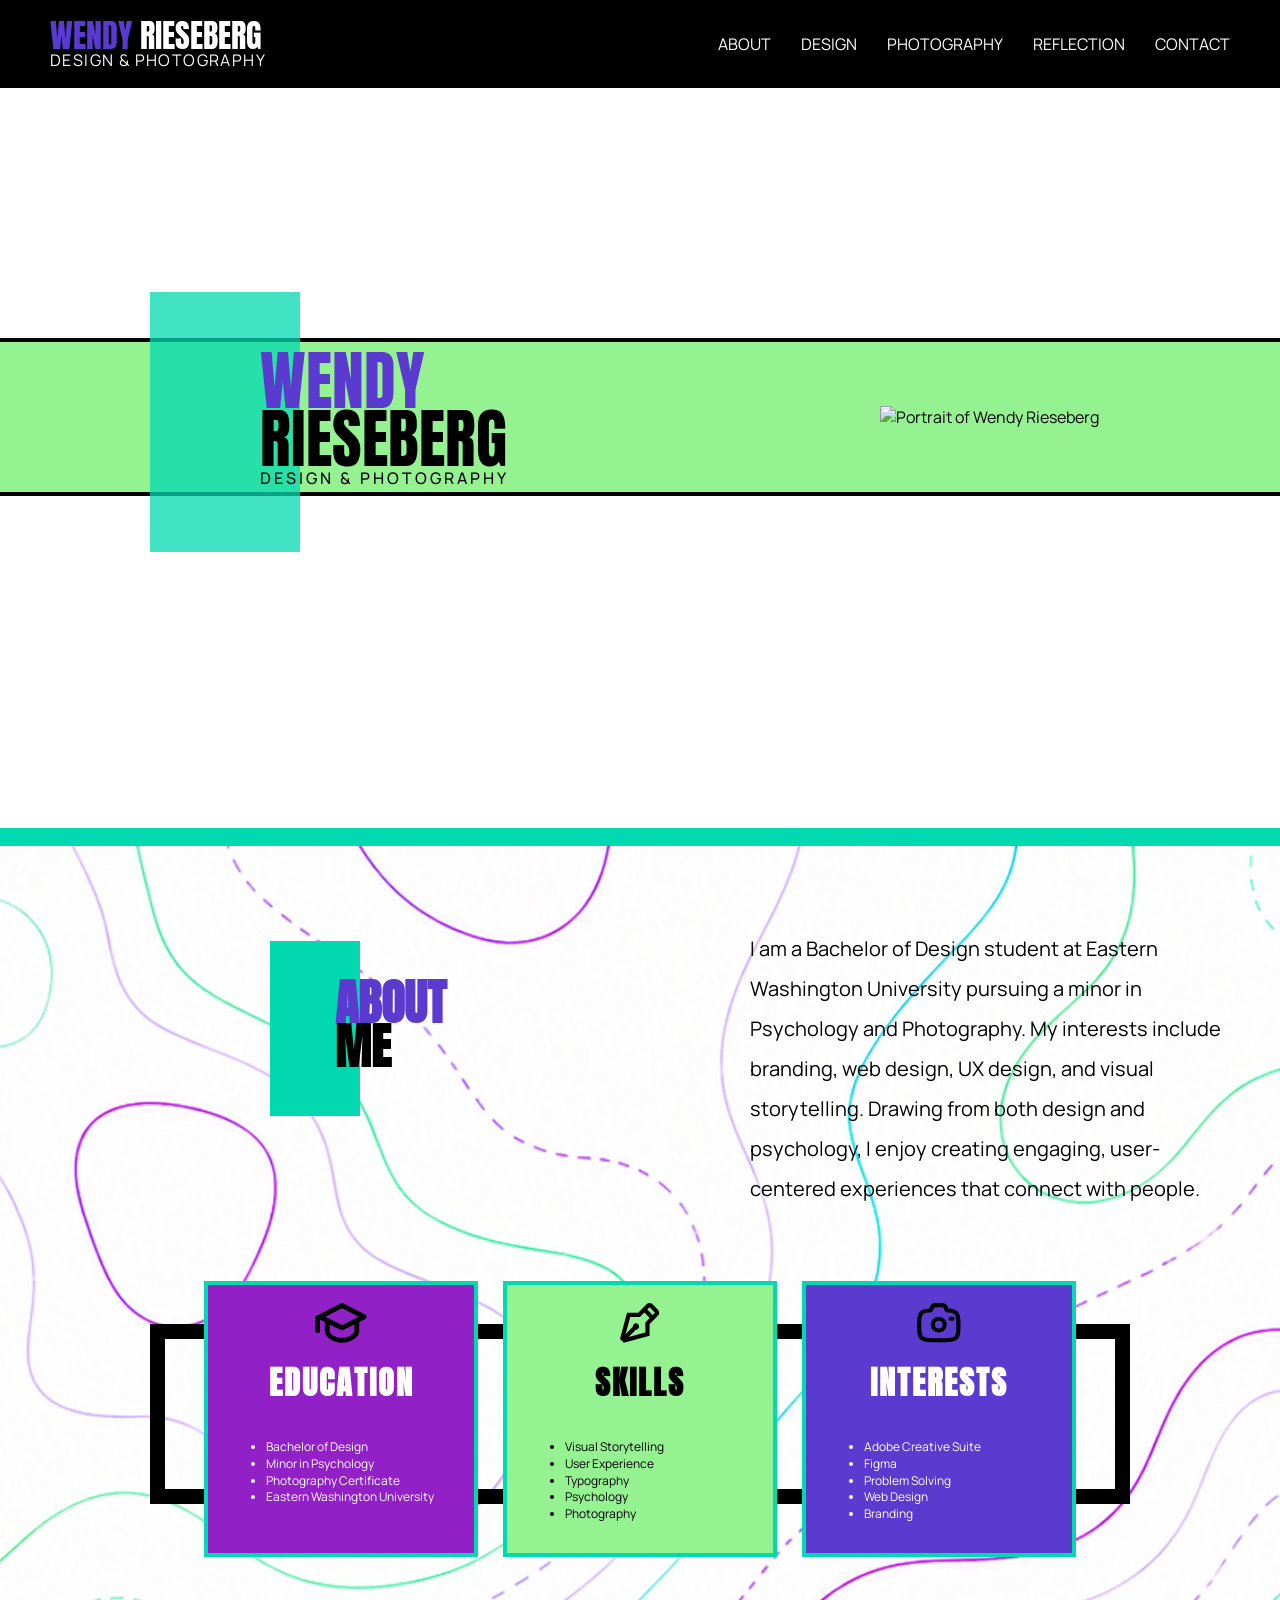
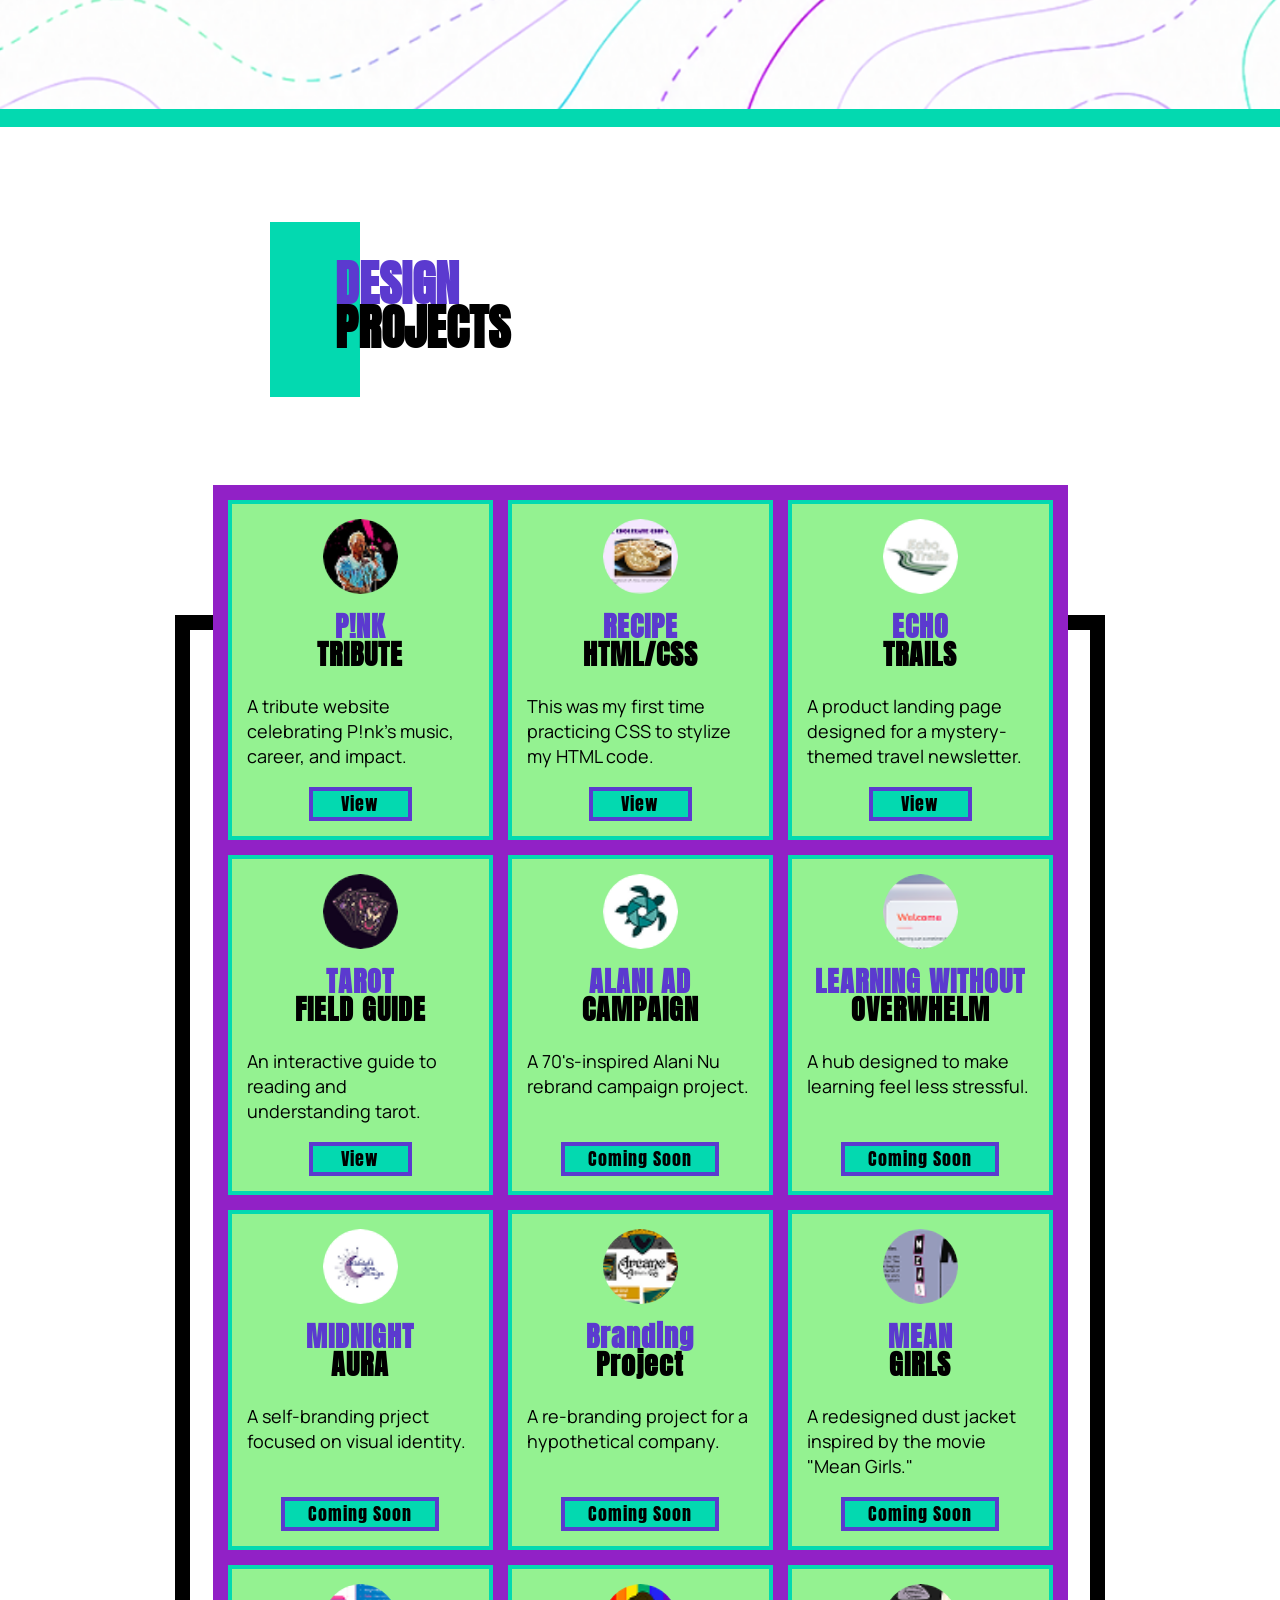
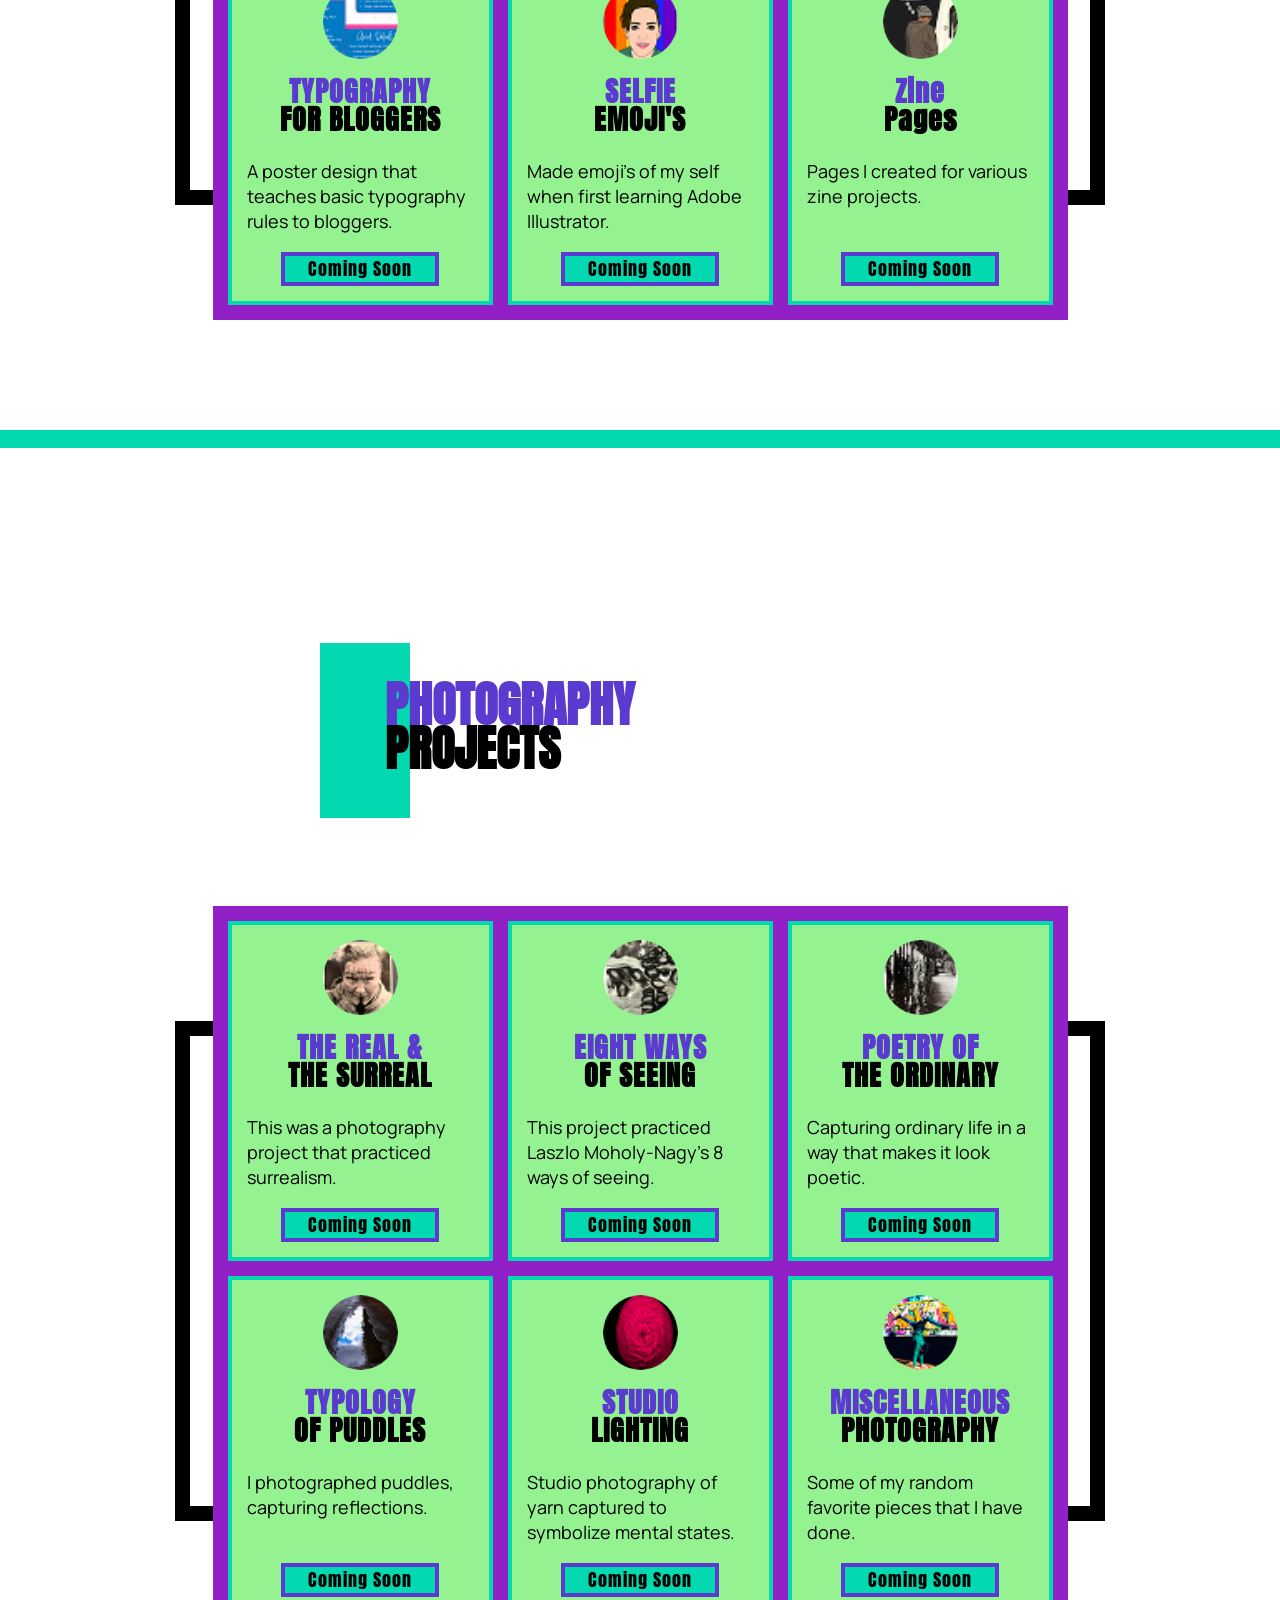
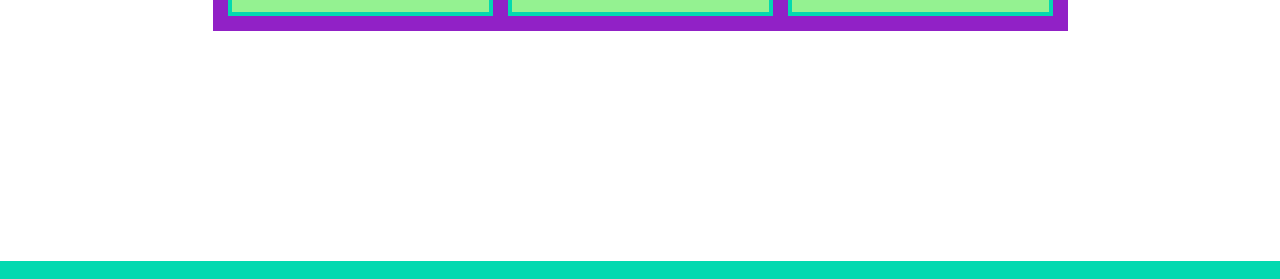
==== index.html @ 8b36c6b4 "Add new icon images for studio, tarot, type, and zine - Added studio-icon.png to assets/images/ - Ad" ====
<!DOCTYPE html>
<html lang="en">

<head>
  <meta charset="UTF-8">
  <meta name="viewport" content="width=device-width, initial-scale=1.0">
  <title>Wendy Rieseberg | Portfolio</title>

  <link rel="stylesheet" href="styles/style.css">
  <link rel="preconnect" href="https://fonts.googleapis.com">
  <link rel="preconnect" href="https://fonts.gstatic.com" crossorigin>
  <link href="https://fonts.googleapis.com/css2?family=Anton&family=Manrope:wght@200..800&display=swap" rel="stylesheet">
</head>

<body>

<!-- Header -->
<!-- Header -->

 <header>
  <div class="logo">

    <h2>
      <span class="purple-text">WENDY</span> RIESEBERG
    </h2>

    <p>DESIGN & PHOTOGRAPHY</p>

  </div>

  <!-- Nav Links -->
  <!-- Nav Links -->

  <nav>

    <a href="#about">ABOUT</a>
    <a href="#design">DESIGN</a>
    <a href="#photography">PHOTOGRAPHY</a>
    <a href="reflection.html">REFLECTION</a>
    <a href="#contact">CONTACT</a>

  </nav>
</header>



<main>

  <!-- Hero -->
  <!-- hero -->

    <section id="hero">

     <div class="hero-green-bar">
     <div class="hero-accent-box"></div>
     <div class="hero-content">
     <div class="hero-text">

    <h1>
      <span class="purple-text">WENDY</span><br>
      RIESEBERG
    </h1>

    <p>DESIGN & PHOTOGRAPHY</p>

     </div>
     <div class="hero-image">

      <img
        src="https://snipboard.io/YEWvjg.jpg"
        alt="Portrait of Wendy Rieseberg">

    </div>
    </div>
    </div>
  </section>

  <div class="section-divider"></div>

  <!-- About Me -->
  <!-- About Me -->
  

  <section id="about">

    <div class="section-title">
    <div class="title-accent"></div>

    <h2>
      <span class="purple-text">ABOUT</span><br>
      ME
    </h2>
  </div>

  <div class="about-content">

    <p>
      I am a Bachelor of Design student at Eastern Washington University 
      pursuing a minor in Psychology and Photography. My interests include 
      branding, web design, UX design, and visual storytelling. Drawing from
      both design and psychology, I enjoy creating engaging, user-centered 
      experiences that connect with people.
    </p>
  </div>

 <div class="card-frame">

  <div class="info-card-row">

    <article class="info-card education-card">

      <img src="assets/icons/education-icon.svg"
     alt="Education icon"
     class="card-icon">

      <h3>EDUCATION</h3>
      <ul>
        <li>Bachelor of Design</li>
        <li>Minor in Psychology</li>
        <li>Photography Certificate</li>
        <li>Eastern Washington University</li>
      </ul>
    </article>

    <article class="info-card skills-card">

      <img src="assets/icons/skills-icon.svg"
     alt="Skills icon"
     class="card-icon">

      <h3>SKILLS</h3>
      <ul>
        <li>Visual Storytelling</li>
        <li>User Experience</li>
        <li>Typography</li>
        <li>Psychology</li>
        <li>Photography</li>
      </ul>
    </article>

    <article class="info-card interests-card">

      <img src="assets/icons/interests-icon.svg"
     alt="Interests icon"
     class="card-icon">

      <h3>INTERESTS</h3>
      <ul>
        <li>Adobe Creative Suite</li>
        <li>Figma</li>
        <li>Problem Solving</li>
        <li>Web Design</li>
        <li>Branding</li>
      </ul>
    </article>
  </div>
 </div>
  </section>


  <div class="section-divider"></div>


  <!-- Design Projects -->
  <!-- Design Projects -->


<section id="design">

    <div class="section-title">
    <div class="title-accent"></div>

    <h2>
      <span class="purple-text">DESIGN</span><br>
      PROJECTS
    </h2>
    </div>

    <div class="design-wrapper">
    <div class="design-wireframe"></div>
    <div class="design-frame">
    <div class="design-grid">

      <article class="project-card">
        <img src="assets/images/pink-icon.png" alt="P!nk tribute site thumbnail">
        <h3><span>P!NK</span><br>TRIBUTE</h3>
        <p>A tribute website celebrating P!nk's music, career, and impact.</p>
        <a href="week-5/index.html">View</a>
      </article>

      <article class="project-card">
        <img src="assets/images/recipe-icon.png" alt="Recipe project thumbnail">
        <h3><span>RECIPE</span><br>HTML/CSS</h3>
        <p>This was my first time practicing CSS to stylize my HTML code.</p>
        <a href="week-2/recipe.html">View</a>
      </article>

      <article class="project-card">
        <img src="assets/images/echo-icon.png" alt="Echo Trails landing page thumbnail">
        <h3><span>ECHO</span><br>TRAILS</h3>
        <p>A product landing page designed for a mystery-themed travel newsletter.</p>
        <a href="#">View</a>
      </article>

      <article class="project-card">
        <img src="assets/images/tarot-icon.png" alt="Tarot field guide thumbnail">
        <h3><span>TAROT</span><br>FIELD GUIDE</h3>
        <p>An interactive guide to reading and understanding tarot.</p>
        <a href="#">View</a>
      </article>

      <article class="project-card coming-soon">
        <img src="assets/images/alani-icon.png" alt="Alani ad campaign thumbnail">
        <h3><span>ALANI AD</span><br>CAMPAIGN</h3>
        <p>A 70's-inspired Alani Nu rebrand campaign project.</p>
        <p class="soon-text">Coming Soon</p>
      </article>

      <article class="project-card coming-soon">
        <img src="assets/images/learning-icon.png" alt="Learning Without Overwhelm thumbnail">
        <h3><span>LEARNING WITHOUT</span><br>OVERWHELM</h3>
        <p>A hub designed to make learning feel less stressful.</p>
        <p class="soon-text">Coming Soon</p>
      </article>

      <article class="project-card coming-soon">
        <img src="assets/images/midnight-icon.png" alt="Midnight Aura branding thumbnail">
        <h3><span>MIDNIGHT</span><br>AURA</h3>
        <p>A self-branding prject focused on visual identity.</p>
        <p class="soon-text">Coming Soon</p>
      </article>

      <article class="project-card coming-soon">
  <img src="assets/images/arcane-icon.png" alt="Branding Project thumbnail">
  <h3><span>Branding</span><br>Project</h3>
  <p>A re-branding project for a hypothetical company.</p>
  <p class="soon-text">Coming Soon</p>
      </article>

      <article class="project-card coming-soon">
        <img src="assets/images/mean-girls.png" alt="Book cover thumbnail">
        <h3><span>MEAN</span><br>GIRLS</h3>
        <p>A redesigned dust jacket inspired by the movie "Mean Girls."</p>
        <p class="soon-text">Coming Soon</p>
      </article>

      <article class="project-card coming-soon">
        <img src="assets/images/type-icon.png" alt="Typography project thumbnail">
        <h3><span>TYPOGRAPHY</span><br>FOR BLOGGERS</h3>
        <p>A poster design that teaches basic typography rules to bloggers.</p>
        <p class="soon-text">Coming Soon</p>
      </article>

      <article class="project-card coming-soon">
        <img src="assets/images/selfie-icon.png" alt="Selfie project thumbnail">
        <h3><span>SELFIE</span><br>EMOJI'S</h3>
        <p>Made emoji's of my self when first learning Adobe Illustrator.</p>
        <p class="soon-text">Coming Soon</p>
     </article>

     <article class="project-card coming-soon">
        <img src="assets/images/zine-icon.png" alt="Titanic zine thumbnail">
        <h3><span>Zine</span><br>Pages</h3>
        <p>Pages I created for various zine projects.</p>
        <p class="soon-text">Coming Soon</p>
     </article>

    </div>
    </div>
    </div>
    </div>
</section>


  <div class="section-divider"></div>


   <!-- PhotographyProjects -->
   <!-- Photography Projects -->


  <section id="photography">


<section id="photography">

  <div class="section-title">
    <div class="title-accent"></div>

    <h2>
      <span class="purple-text">PHOTOGRAPHY</span><br>
      PROJECTS
    </h2>
  </div>

  <div class="photo-wrapper">
    <div class="photo-wireframe"></div>
    <div class="photo-frame">
      <div class="photo-grid">

        <article class="project-card coming-soon">
          <img src="assets/images/real-surreal-icon.png" alt="The Real and The Surreal photography thumbnail">
          <h3><span>THE REAL &</span><br>THE SURREAL</h3>
          <p>This was a photography project that practiced surrealism.</p>
          <p class="soon-text">Coming Soon</p>
        </article>

        <article class="project-card coming-soon">
          <img src="assets/images/eight-ways-icon.png" alt="Eight Ways of Photographic Seeing thumbnail">
          <h3><span>EIGHT WAYS</span><br>OF SEEING</h3>
          <p>This project practiced Laszlo Moholy-Nagy's 8 ways of seeing.</p>
          <p class="soon-text">Coming Soon</p>
        </article>

        <article class="project-card coming-soon">
          <img src="assets/images/ordinary-icon.png" alt="Poetry of the Ordinary photography thumbnail">
          <h3><span>POETRY OF</span><br>THE ORDINARY</h3>
          <p>Capturing ordinary life in a way that makes it look poetic.</p>
          <p class="soon-text">Coming Soon</p>
        </article>

        <article class="project-card coming-soon">
          <img src="assets/images/puddles-icon.png" alt="Typology of Puddles photography thumbnail">
          <h3><span>TYPOLOGY</span><br>OF PUDDLES</h3>
          <p>I photographed puddles, capturing reflections.</p>
          <p class="soon-text">Coming Soon</p>
        </article>

        <article class="project-card coming-soon">
          <img src="assets/images/studio-icon.png" alt="Studio Lighting photography thumbnail">
          <h3><span>STUDIO</span><br>LIGHTING</h3>
          <p>Studio photography of yarn captured to symbolize mental states.</p>
          <p class="soon-text">Coming Soon</p>
        </article>

        <article class="project-card coming-soon">
          <img src="assets/images/misc-photo-icon.png" alt="Miscellaneous Photography thumbnail">
          <h3><span>MISCELLANEOUS</span><br>PHOTOGRAPHY</h3>
          <p>Some of my random favorite pieces that I have done.</p>
          <p class="soon-text">Coming Soon</p>
        </article>

      </div>
    </div>
  </div>
</section>


  </section>


  <div class="section-divider"></div>


   <!-- MY REFLECTION -->
   <!-- MY REFLECTION -->


  <section id="reflection">

  </section>

  <section id="contact">

  </section>

  </main>

  <footer>

  </footer>
</body>

</html>
---- styles/style.css ----
body {
  margin: 0;
  background: #ffffff;
  font-family: "Manrope", sans-serif;
}


header {
  background: #000000;
  color: #ffffff;

  padding: 20px 50px;

  display: flex;
  justify-content: space-between;
  align-items: center;
}


.logo h2 {
  margin: 0;
  font-family: "Anton", sans-serif;
  font-size: 32px;
  font-weight: 400;
  line-height: 32px;
}


.logo p {
  margin: 0;
  font-family: "Manrope", sans-serif;
  font-size: 16px;
  line-height: 16px;
  LETTER-SPACING: 1.4PX;
}

.purple-text {
  color: #5B3ACF;
}


nav {
  display: flex;
  gap: 30px;
}


nav a {
  color: #ffffff;
  text-decoration: none;
  font-family: "Manrope", sans-serif;
  font-size: 16px;

  transition: 0.3s;
}


nav a:hover {
  color: #9121C6;
}


#hero {
  min-height: 600px;
  background: #ffffff;
  padding-top: 150px;
}


.hero-green-bar {
  background: #94F291;

  height: 150px;
  margin-top: 100px;

  border-top: 4px solid #000000;
  border-bottom: 4px solid #000000;

  position: relative;
  display: flex;
  align-items: center;
}


.hero-content {
  width: 100%;

  display: flex;
  justify-content: space-between;
  align-items: center;

  position: relative;
  z-index: 2;
}


.hero-accent-box {
  width: 150px;
  height: 260px;
  background: #03D9B0;
  opacity: 0.75;

  position: absolute;
  left: 150px;
  top: -50px;
}


.hero-text {
  margin-left: 260px;
  margin-top: 5px;
}


.hero-text h1 {
  margin: 0;

  font-family: "Anton", sans-serif;
  font-size: 64px;
  font-weight: 400;
  line-height: 58px;

  color: #000000;
}


.hero-text p {
  margin: 0;

  font-family: "Manrope", sans-serif;
  font-size: 16px;
  font-weight:500;
  line-height: 20px;
  letter-spacing: 3px;

  color: #000000;
}


.hero-image img {
  width: 250px;
  display: block;

  margin-right: 150px;
}


.section-divider {
  height: 18px;
  background: #03D9B0;
  margin-top: -10px;
}


#about {
  padding: 100px 50px 250px;

  background-image: url("../assets/images/about-background.png");
  background-repeat: no-repeat;
  background-size: cover;
  background-position: center;
}

.section-title {
  position: relative;

  width: 300px;

  margin-left: 220px;
  margin-bottom: 40px;
}

.title-accent {
  width: 90px;
  height: 175px;

  background: #03D9B0;

  position: absolute;
  left: 0;
  top: -5px;
}

.section-title h2 {
  position: relative;
  z-index: 2;

  margin: 0;

  padding-left: 65px;
  padding-top: 35px;

  font-family: "Anton", sans-serif;
  font-size: 48px;
  line-height: 44px;
}

.about-content {
  max-width: 620px;

  margin-left: 700px;
  margin-top: -180px;
}

.about-content p {
  font-family: "Manrope", sans-serif;
  font-size: 20px;
  line-height: 2;

  margin: 0;
}

.card-frame {
  width: 950px;
  height: 150px;

  margin: 80px auto 0;

  border: 15px solid #000000;

  display: flex;
  justify-content: center;
  align-items: center;

  position: relative;
  top: 35px;
}

.info-card-row {
  display: flex;
  justify-content: center;
  gap: 25px;

  margin-top: 0;
}

.info-card {
  width: 230px;
  min-height: 100px;

  padding: 18px;

  border: 4px solid #03D9B0;

  position: relative;
  top: 5px;
}

.education-card {
  background: #9121C6;
  color: #ffffff;
}

.skills-card {
  background: #94F291;
  color: #000000;
}

.interests-card {
  background: #5B3ACF;
  color: #ffffff;
}

.card-icon {
  width: 40px;
  height: 40px;

  display: block;

  margin: 0 auto 15px;
 
  object-fit: contain;
}


.education-card .card-icon {
  width: 80px;
}

.interests-card .card-icon {
  width: 65px;
}


.info-card ul {
  font-family: "Manrope", sans-serif;
  font-size: 12px;
  line-height: 1.4;
}

.info-card h3 {
  font-family: "Anton", sans-serif;
  font-size: 32px;
  text-align: center;
  letter-spacing: 2px;

  margin-top: 0;
}


#design {
  padding: 100px 50px 120px;
  background: #ffffff;
}

.design-frame {
  width: 825px;

  margin: 135px auto 0;

  padding: 15px;

  background: #9121c6;
}

.design-grid {
  display: grid;
  grid-template-columns: repeat(3, 1fr);
  gap: 15px;
}

.project-card {
  min-height: 280px;
  background: #94F291;

  border: 4px solid #03D9B0;

  padding: 15px;

  text-align: center;
  display: flex;
  flex-direction: column;
}

.project-card img {
  width: 75px;
  height: 75px;

  border-radius: 50%;
  object-fit: cover;

  display: block;
  margin: 0 auto 10px;
}

.project-card h3 {
  font-family: "Anton", sans-serif;
  font-size: 28px;
  line-height: 28px;
  letter-spacing: 1px;

  margin: 8px 0;
}

.project-card h3 span {
  color: #5B3ACF;
}

.project-card p {
  font-family: "Manrope", sans-serif;
  font-size: 18px;
  line-height: 25px;
  text-align: left;
}


.project-card .soon-text {
  font-family: "Anton", sans-serif;
  font-size: 18px;
  letter-spacing: 1px;
  line-height: 1;
  width: fit-content;
  white-space: nowrap;
}


.project-card a,
.project-card .soon-text {
  display: inline-block;

  font-family: "Anton", sans-serif;
  font-size: 18px;
  letter-spacing: 1px;
  line-height: 1;
  text-align: center;

  color: #000000;
  text-decoration: none;

  border: 4px solid #5B3ACF;
  background: #03D9B0;

  padding: 4px 0;
  margin: auto auto 0;
}

.project-card a {
  width: 95px;
}

.project-card .soon-text {
  width: 150px;
  white-space: nowrap;
}


.design-wrapper {
  position: relative;
}

.design-wireframe {
  position: absolute;

  width: 900px;
  height: 1160px;

  border: 15px solid #000000;

  left: 50%;
  transform: translateX(-50%);

  top: 130px;

  z-index: 1;
}

.design-frame {
  position: relative;
  z-index: 2;
}


#photography {
  padding: 100px 50px 120px;
  background: #ffffff;
}

.photo-wrapper {
  position: relative;
}

.photo-frame {
  width: 825px;

  margin: 135px auto 0;

  padding: 15px;

  background: #9121C6;

  position: relative;
  z-index: 2;
}

.photo-grid {
  display: grid;
  grid-template-columns: repeat(3, 1fr);
  gap: 15px;
}

.photo-wireframe {
  position: absolute;

  width: 900px;
  height: 470px;

  border: 15px solid #000000;

  left: 50%;
  transform: translateX(-50%);

  top: 115px;

  z-index: 1;
}
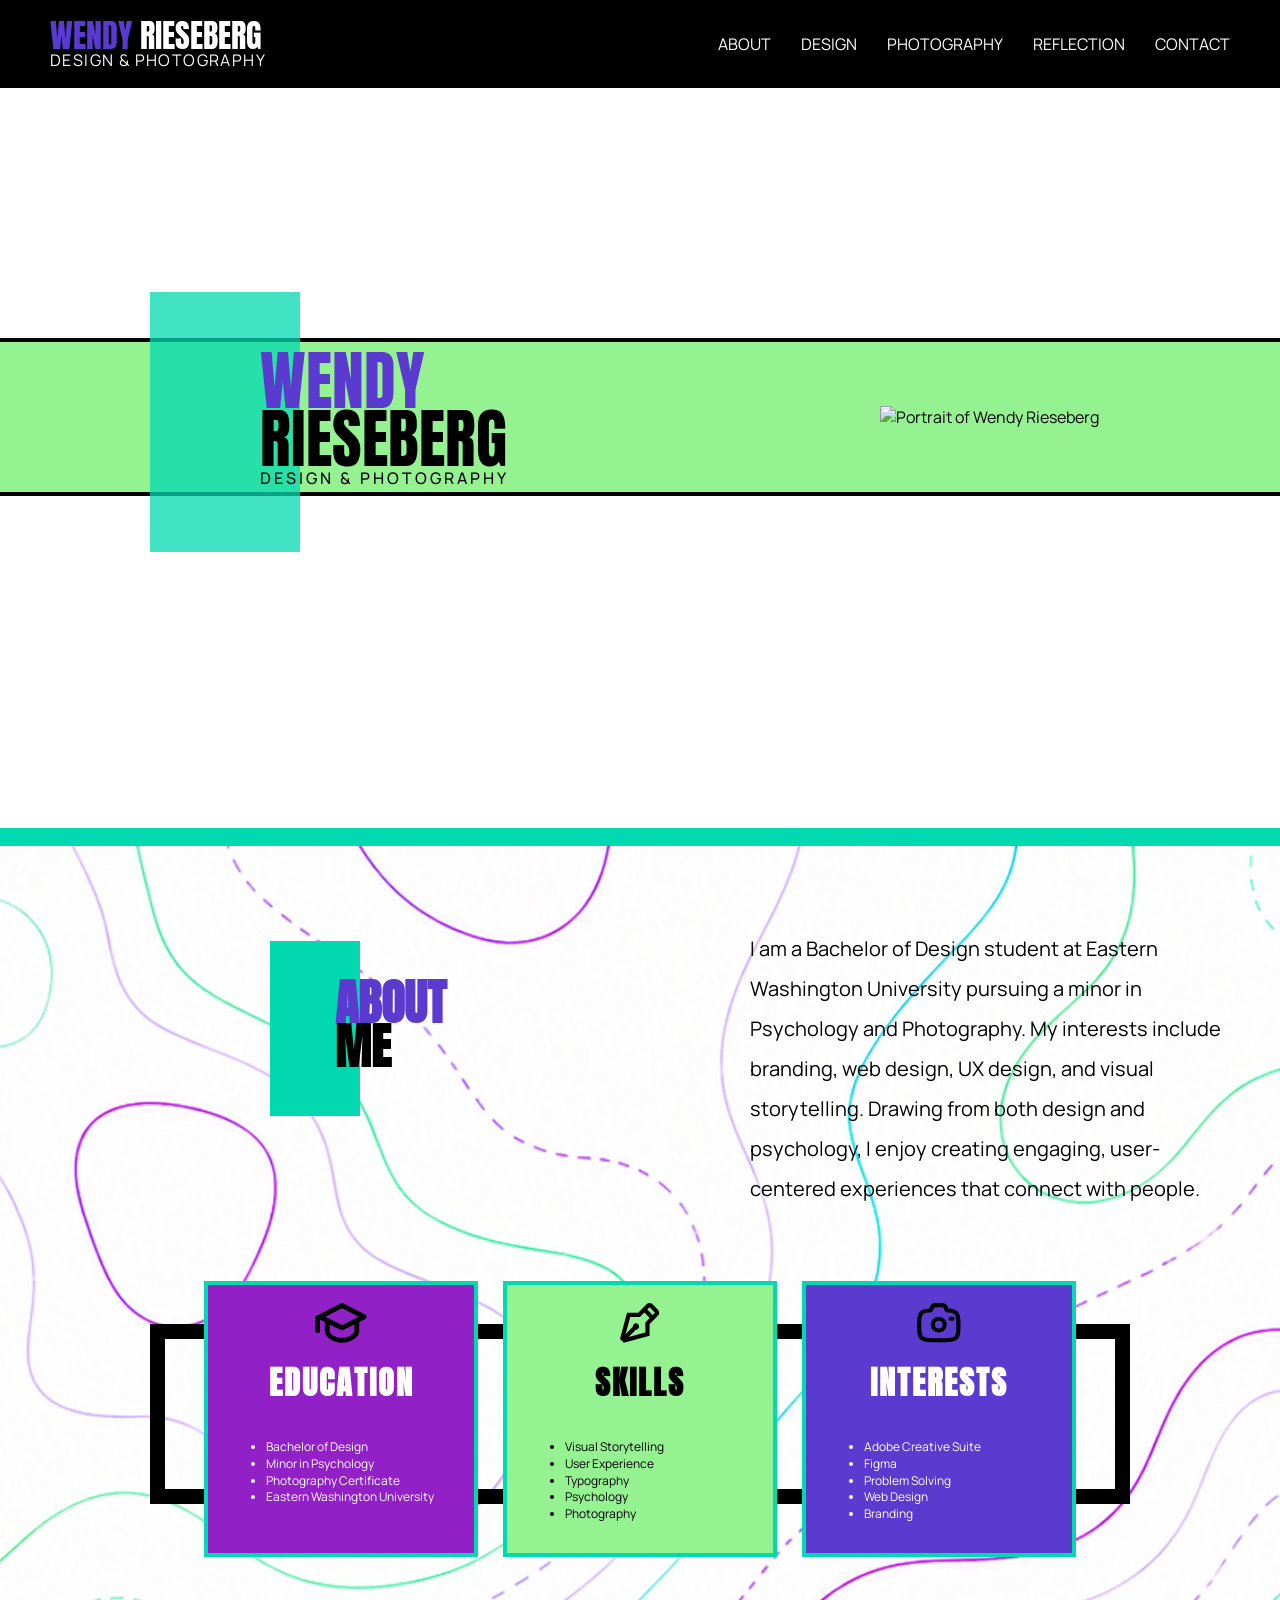
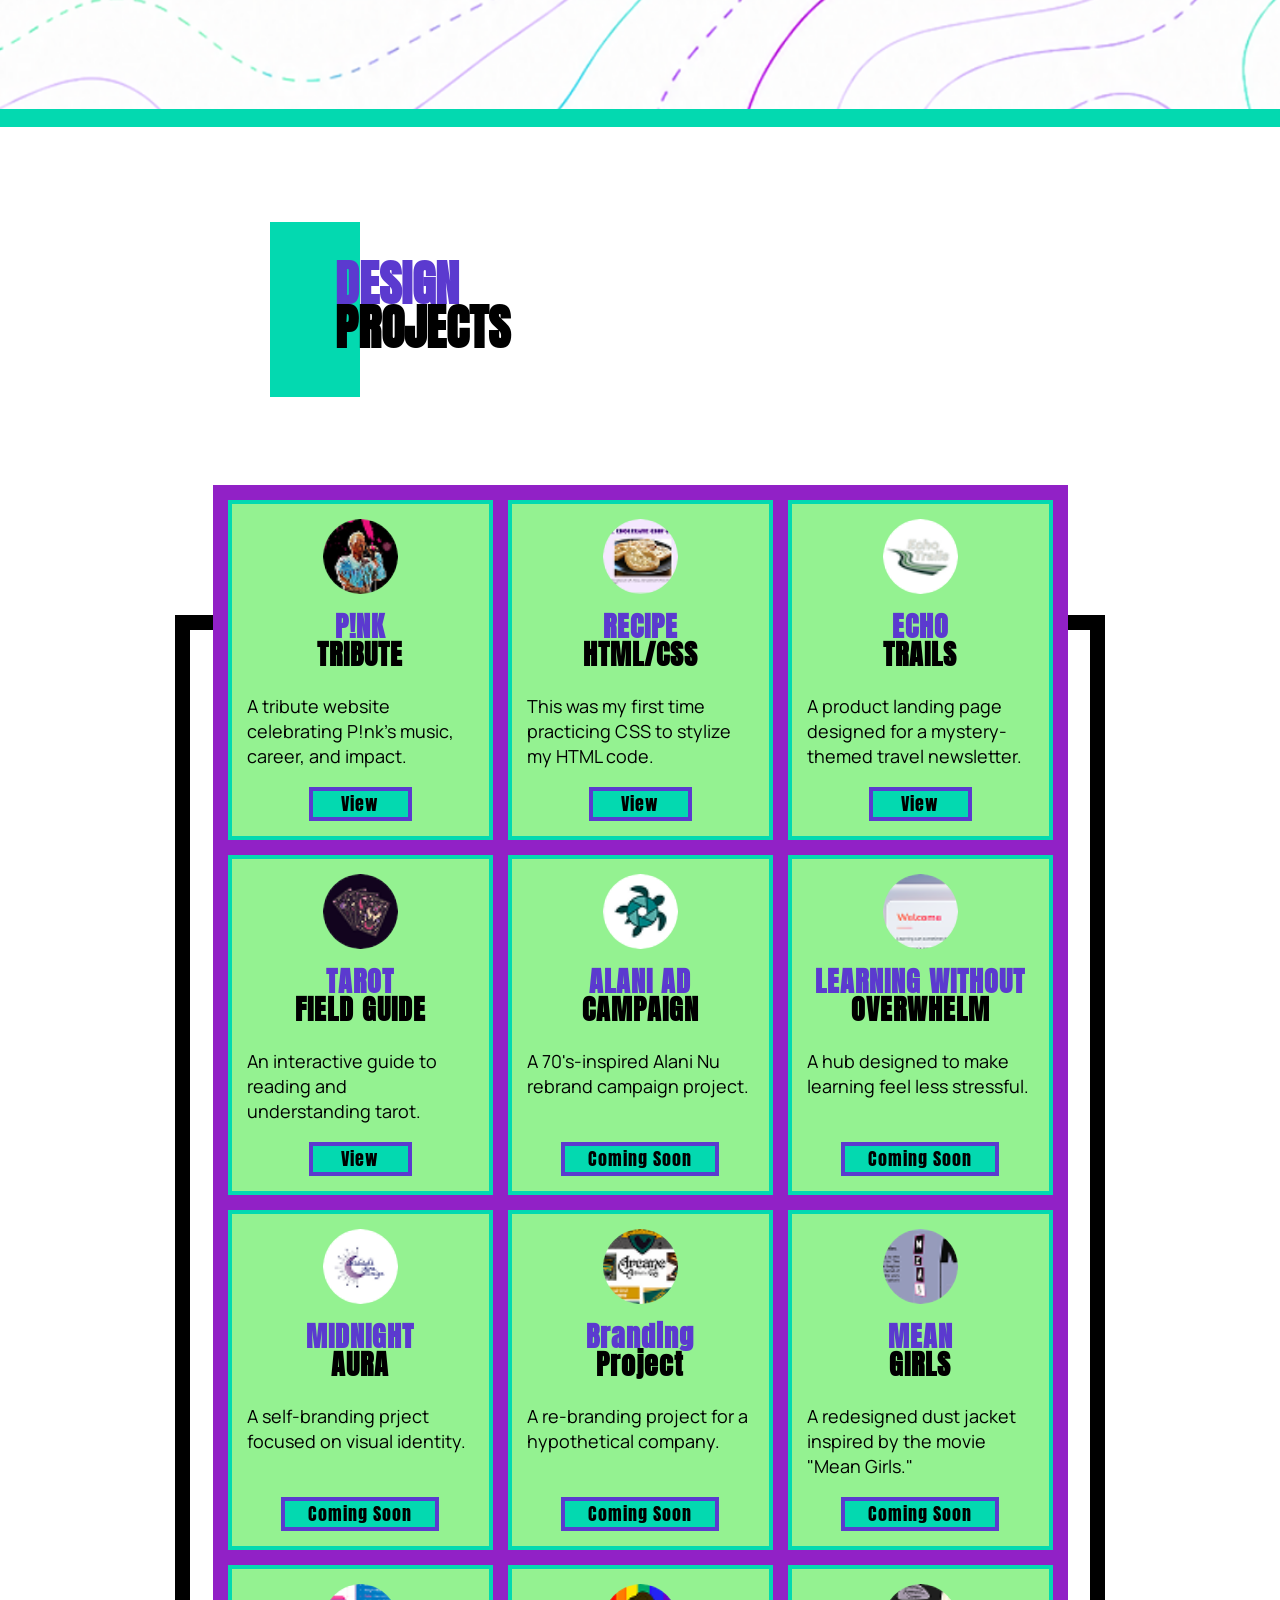
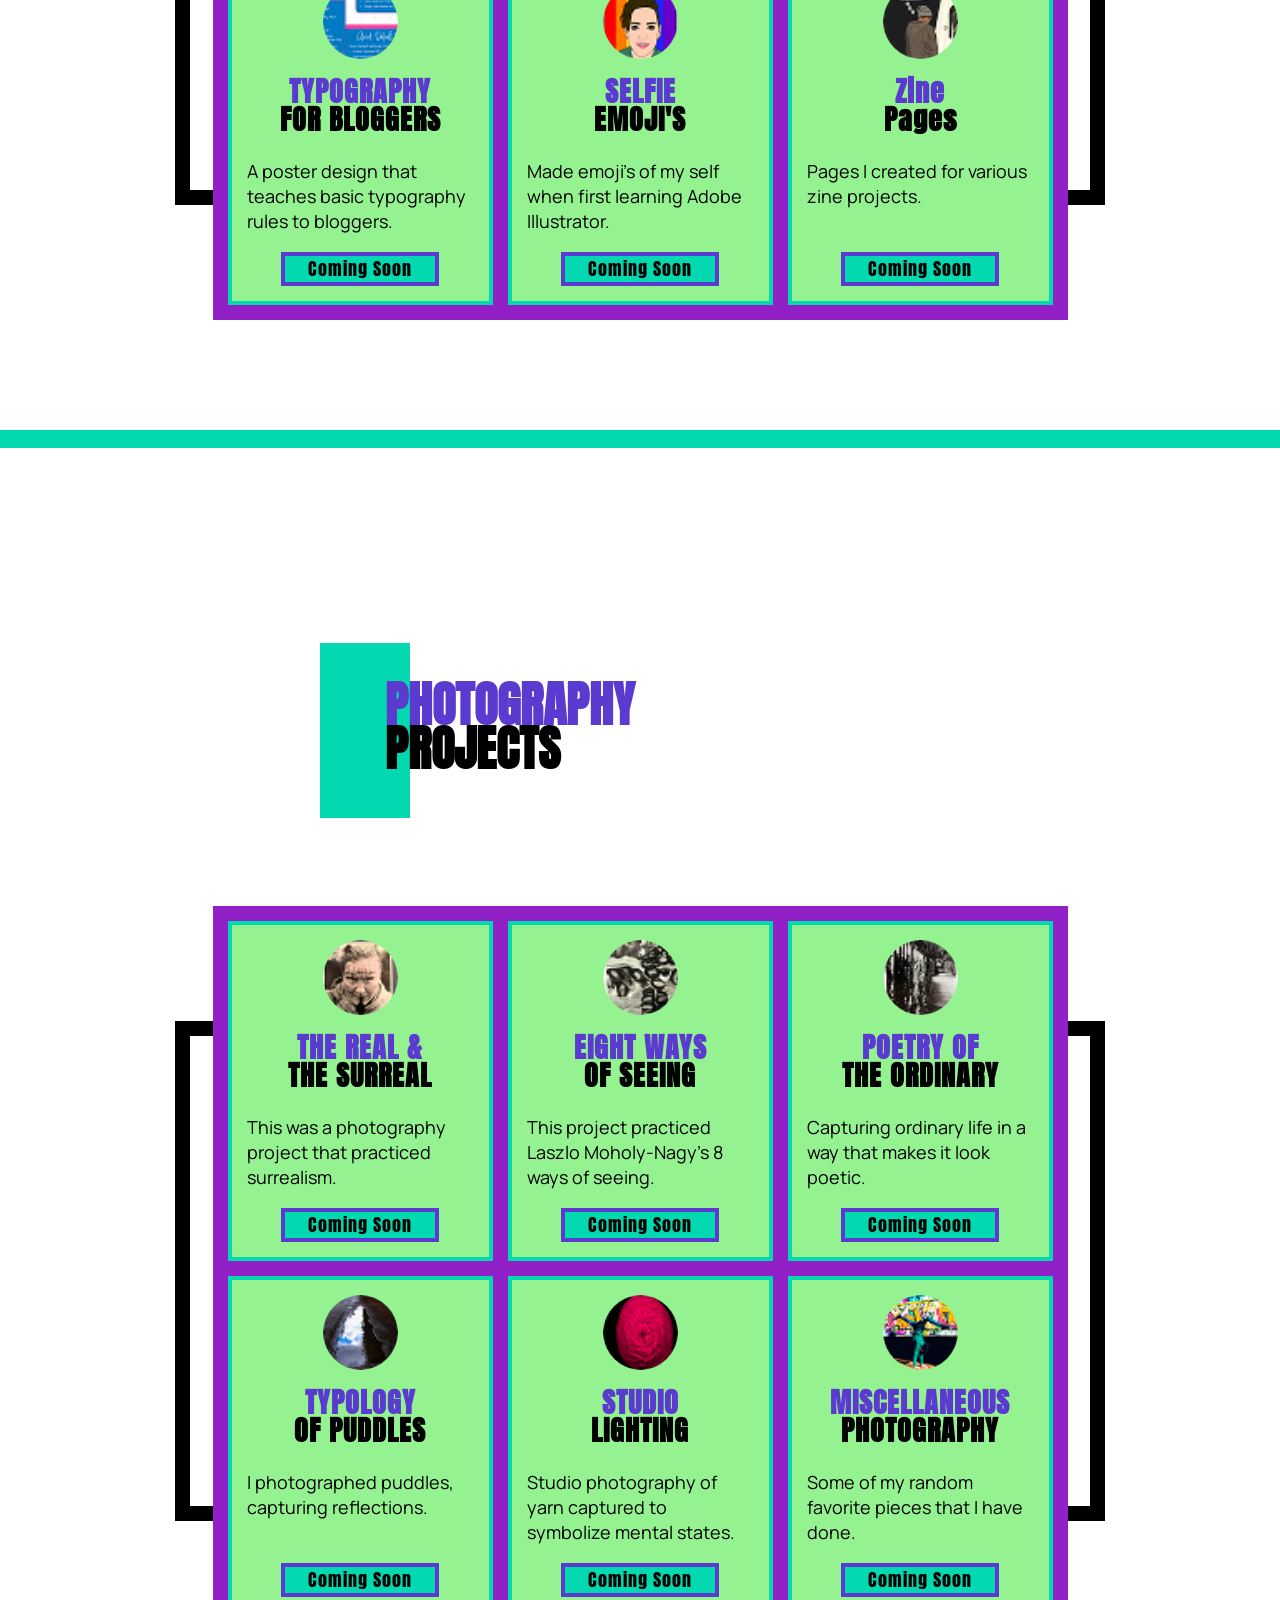
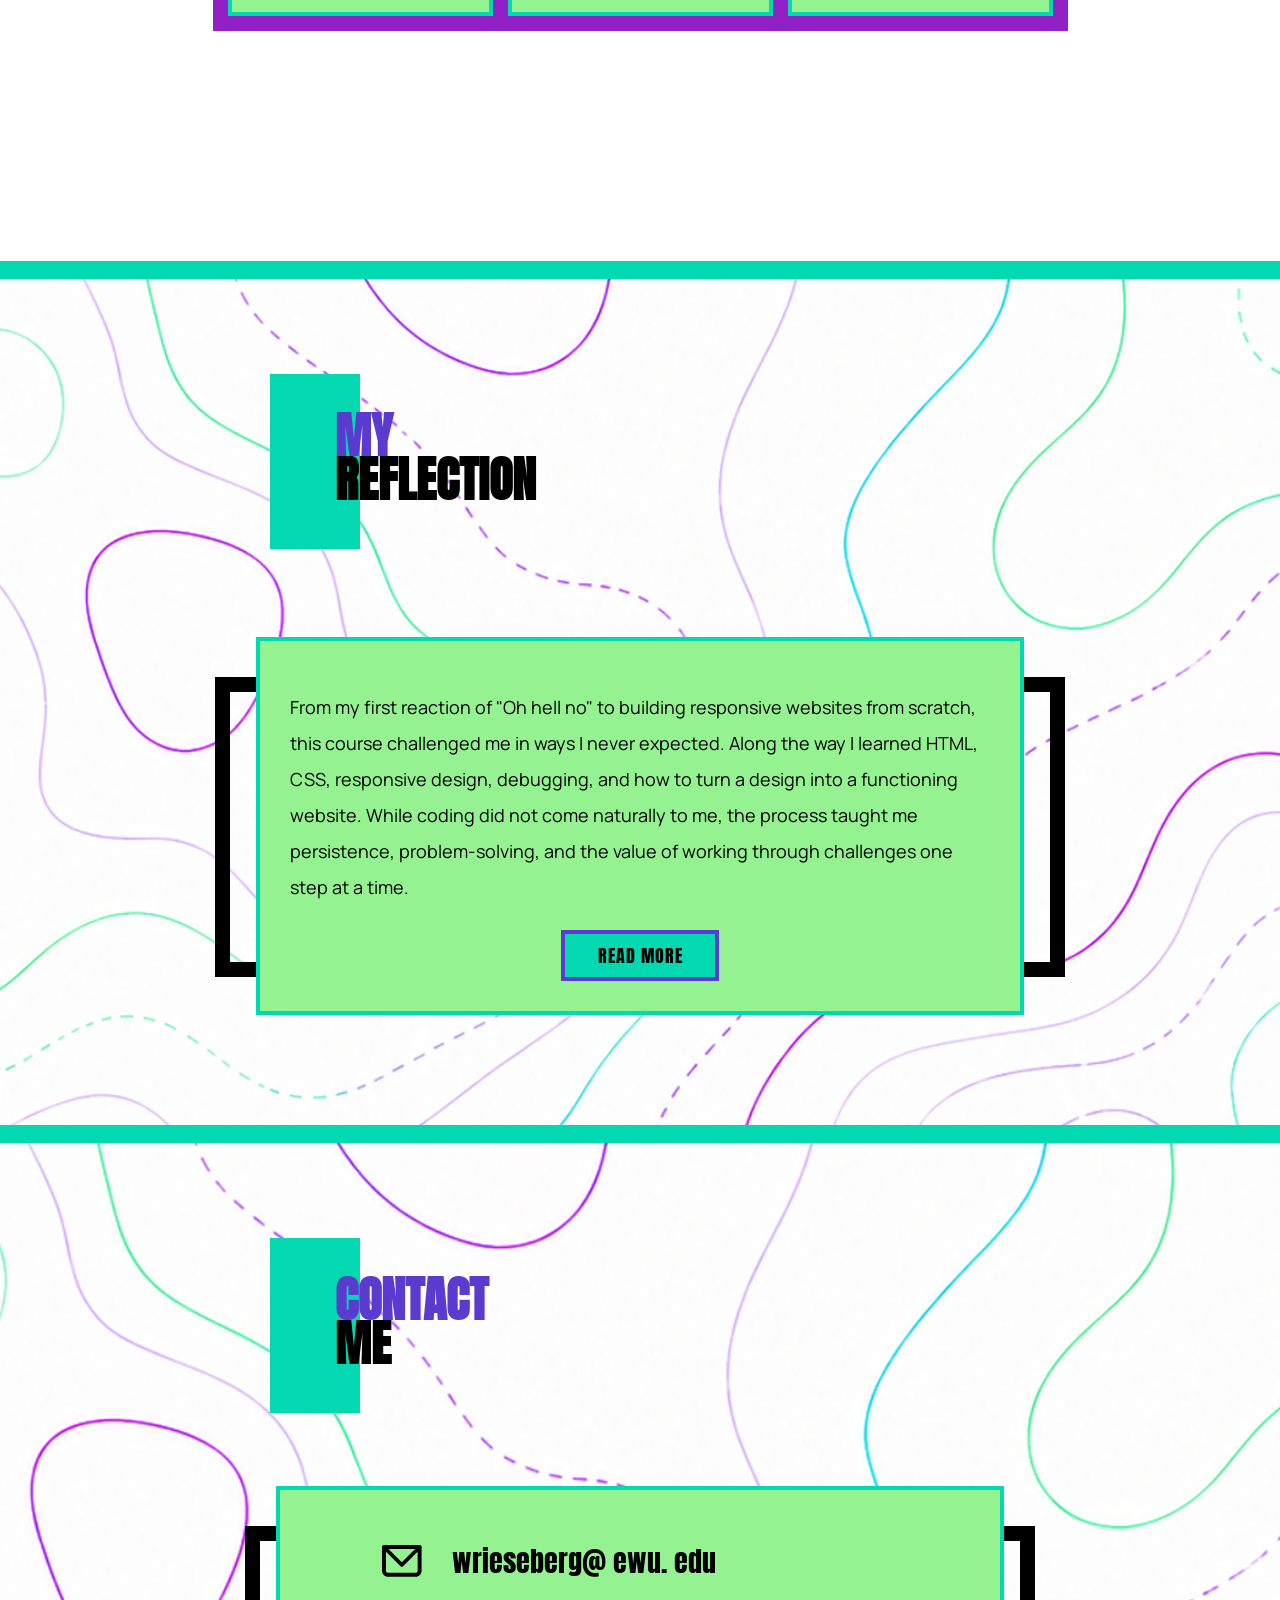
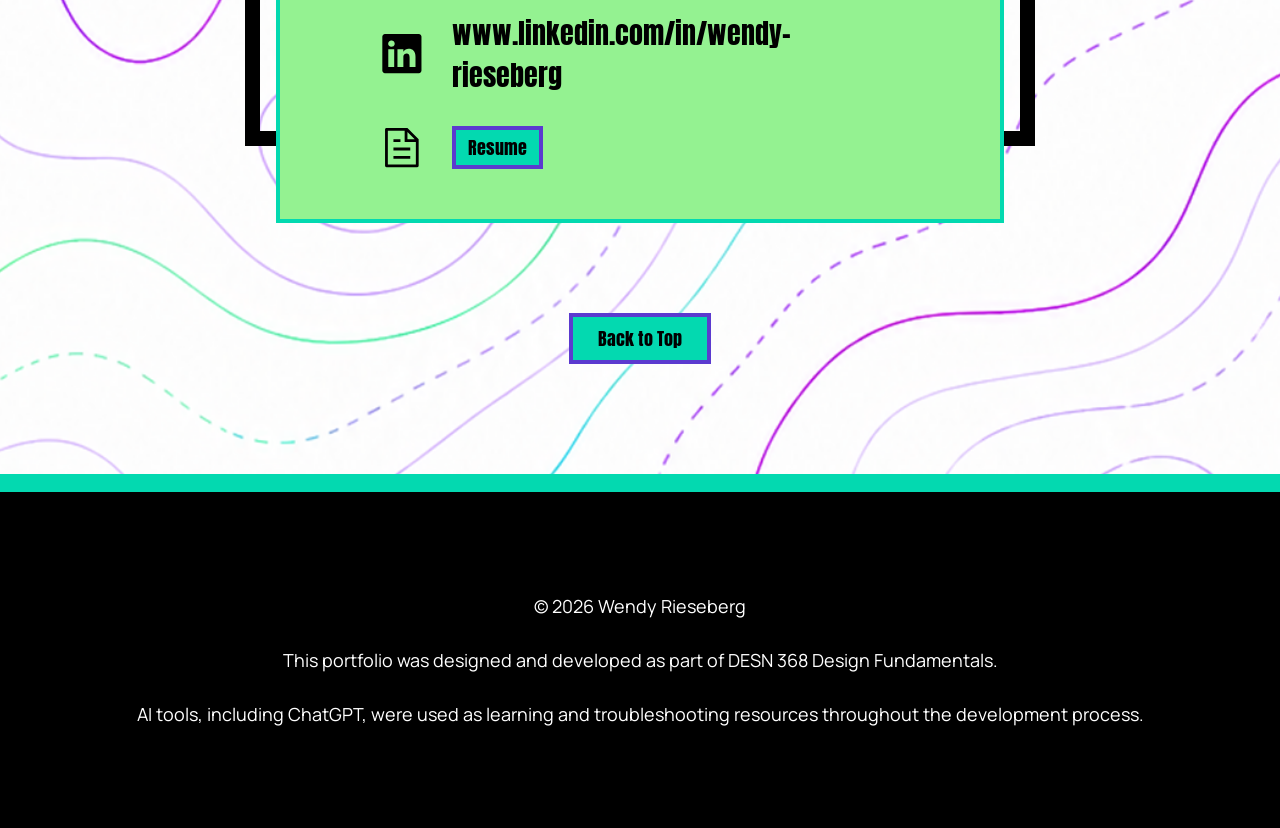
==== commit 92c10e30: "Add reflection and contact sections to portfolio: update index.html and style.css with new layout an" ====
--- a/index.html
+++ b/index.html
@@ -358,15 +358,105 @@
 
   <section id="reflection">
 
+
+    <div class="section-title">
+    <div class="title-accent"></div>
+
+    <h2>
+      <span class="purple-text">MY</span><br>
+      REFLECTION
+    </h2>
+    </div>
+
+    <div class="reflection-wrapper">
+    <div class="reflection-wireframe"></div>
+    <div class="reflection-card">
+
+      <p>
+        From my first reaction of "Oh hell no" to building responsive websites from scratch, this course challenged me in ways I never expected. Along the way I learned HTML, CSS, responsive design, debugging, and how to turn a design into a functioning website. While coding did not come naturally to me, the process taught me persistence, problem-solving, and the value of working through challenges one step at a time.
+      </p>
+
+      <a href="reflection.html">READ MORE</a>
+
+    </div>
+    </div>
+
+
+
   </section>
 
+
+  <div class="section-divider"></div>
+
+
+    <!-- Contact -->
+    <!-- Contact -->  
+
+
   <section id="contact">
 
+
+  <div class="section-title">
+    <div class="title-accent"></div>
+
+    <h2>
+      <span class="purple-text">CONTACT</span><br>
+      ME
+    </h2>
+    </div>
+
+  <div class="contact-wrapper">
+    <div class="contact-wireframe"></div>
+    <div class="contact-card">
+
+      <div class="contact-item">
+        <img src="assets/images/email-icon.svg" alt="Email icon">
+        <p>wrieseberg@ ewu. edu</p>
+      </div>
+
+      <div class="contact-item">
+        <img src="assets/images/linkedin-icon.svg" alt="LinkedIn icon">
+        <p>www.linkedin.com/in/wendy-rieseberg</p>
+      </div>
+
+      <div class="contact-item">
+        <img src="assets/images/resume-icon.svg" alt="Resume icon">
+
+        <a href="assets/files/Wendy-Rieseberg-Resume.pdf" target="_blank">
+          Resume
+        </a>
+      </div>
+    </div>
+  </div>
+
+  <a href="#top" class="back-to-top">Back to Top</a>
+
   </section>
 
+
+  <div class="section-divider"></div>
+
   </main>
 
   <footer>
+
+
+<footer>
+
+  <p>&copy; 2026 Wendy Rieseberg</p>
+
+  <p>
+    This portfolio was designed and developed as part of
+    DESN 368 Design Fundamentals.
+  </p>
+
+  <p>
+    AI tools, including ChatGPT, were used as learning and
+    troubleshooting resources throughout the development process.
+  </p>
+
+</footer>
+
 
   </footer>
 </body>
--- a/styles/style.css
+++ b/styles/style.css
@@ -473,4 +473,217 @@
   top: 115px;
 
   z-index: 1;
+}
+
+
+#reflection {
+  padding: 100px 50px 120px;
+
+  background-image: url("../assets/images/about-background.png");
+  background-repeat: no-repeat;
+  background-size: cover;
+  background-position: center;
+}
+
+.reflection-wrapper {
+  position: relative;
+}
+
+.reflection-wireframe {
+  position: absolute;
+
+  width: 820px;
+  height: 270px;
+
+  border: 15px solid #000000;
+
+  left: 50%;
+  transform: translateX(-50%);
+
+  top: 40px;
+
+  z-index: 1;
+}
+
+.reflection-card {
+  width: 700px;
+
+  margin: 135px auto 0;
+
+  padding: 30px;
+
+  background: #94F291;
+
+  border: 4px solid #03D9B0;
+
+  position: relative;
+  z-index: 2;
+
+  text-align: center;
+}
+
+.reflection-card p {
+  font-family: "Manrope", sans-serif;
+
+  font-size: 18px;
+  line-height: 2;
+
+  color: #000000;
+
+  margin-bottom: 25px;
+  text-align: left;
+}
+
+.reflection-card a {
+  display: inline-block;
+
+  width: 150px;
+
+  font-family: "Anton", sans-serif;
+  font-size: 18px;
+  letter-spacing: 1px;
+
+  color: #000000;
+  text-decoration: none;
+
+  background: #03D9B0;
+  border: 4px solid #5B3ACF;
+
+  padding: 8px 0;
+}
+
+
+#contact {
+  padding: 100px 50px 120px;
+
+  background-image: url("../assets/images/about-background.png");
+  background-repeat: no-repeat;
+  background-size: cover;
+  background-position: center;
+}
+
+
+.contact-wrapper {
+  position: relative;
+}
+
+.contact-wireframe {
+  position: absolute;
+
+  width: 760px;
+  height: 190px;
+
+  border: 15px solid #000000;
+
+  left: 50%;
+  transform: translateX(-50%);
+
+  top: 40px;
+
+  z-index: 1;
+}
+
+.contact-card {
+  width: 620px;
+
+  margin: 120px auto 0;
+
+  padding: 50px;
+  
+
+  background: #94F291;
+  border: 4px solid #03D9B0;
+
+  position: relative;
+  z-index: 2;
+
+  display: flex;
+  flex-direction: column;
+  align-items: center;
+}
+
+
+.contact-item {
+  display: flex;
+  align-items: center;
+  gap: 30px;
+
+  width: 516px;
+
+  margin-bottom: 30px;
+}
+
+.contact-item:last-child {
+  margin-bottom: 0;
+}
+
+
+.contact-item img {
+  width: 40px;
+  height: 40px;
+}
+
+
+.contact-item p,
+.contact-item a {
+  margin: 0;
+
+  font-family: "Anton", sans-serif;
+  font-size: 28px;
+
+  color: #000000;
+  text-decoration: none;
+}
+
+.contact-item a {
+  display: inline-block;
+
+  font-size: 18px;
+
+  padding: 4px 12px;
+
+  background: #03D9B0;
+  border: 4px solid #5B3ACF;
+}
+
+.back-to-top {
+  display: block;
+
+  width: fit-content;
+
+  margin: 90px auto 0;
+
+  padding: 8px 25px;
+
+  font-family: "Anton", sans-serif;
+  font-size: 18px;
+
+  color: #000000;
+  text-decoration: none;
+
+  background: #03D9B0;
+  border: 4px solid #5B3ACF;
+}
+
+
+footer {
+  background: #000000;
+
+  color: #ffffff;
+
+  text-align: center;
+
+  padding: 50px 20px;
+}
+
+footer p {
+  margin: 0 0 25px;
+
+  font-family: "Manrope", sans-serif;
+  font-size: 18px;
+  line-height: 1.6;
+}
+
+footer p:last-child {
+  margin-bottom: 0;
 }
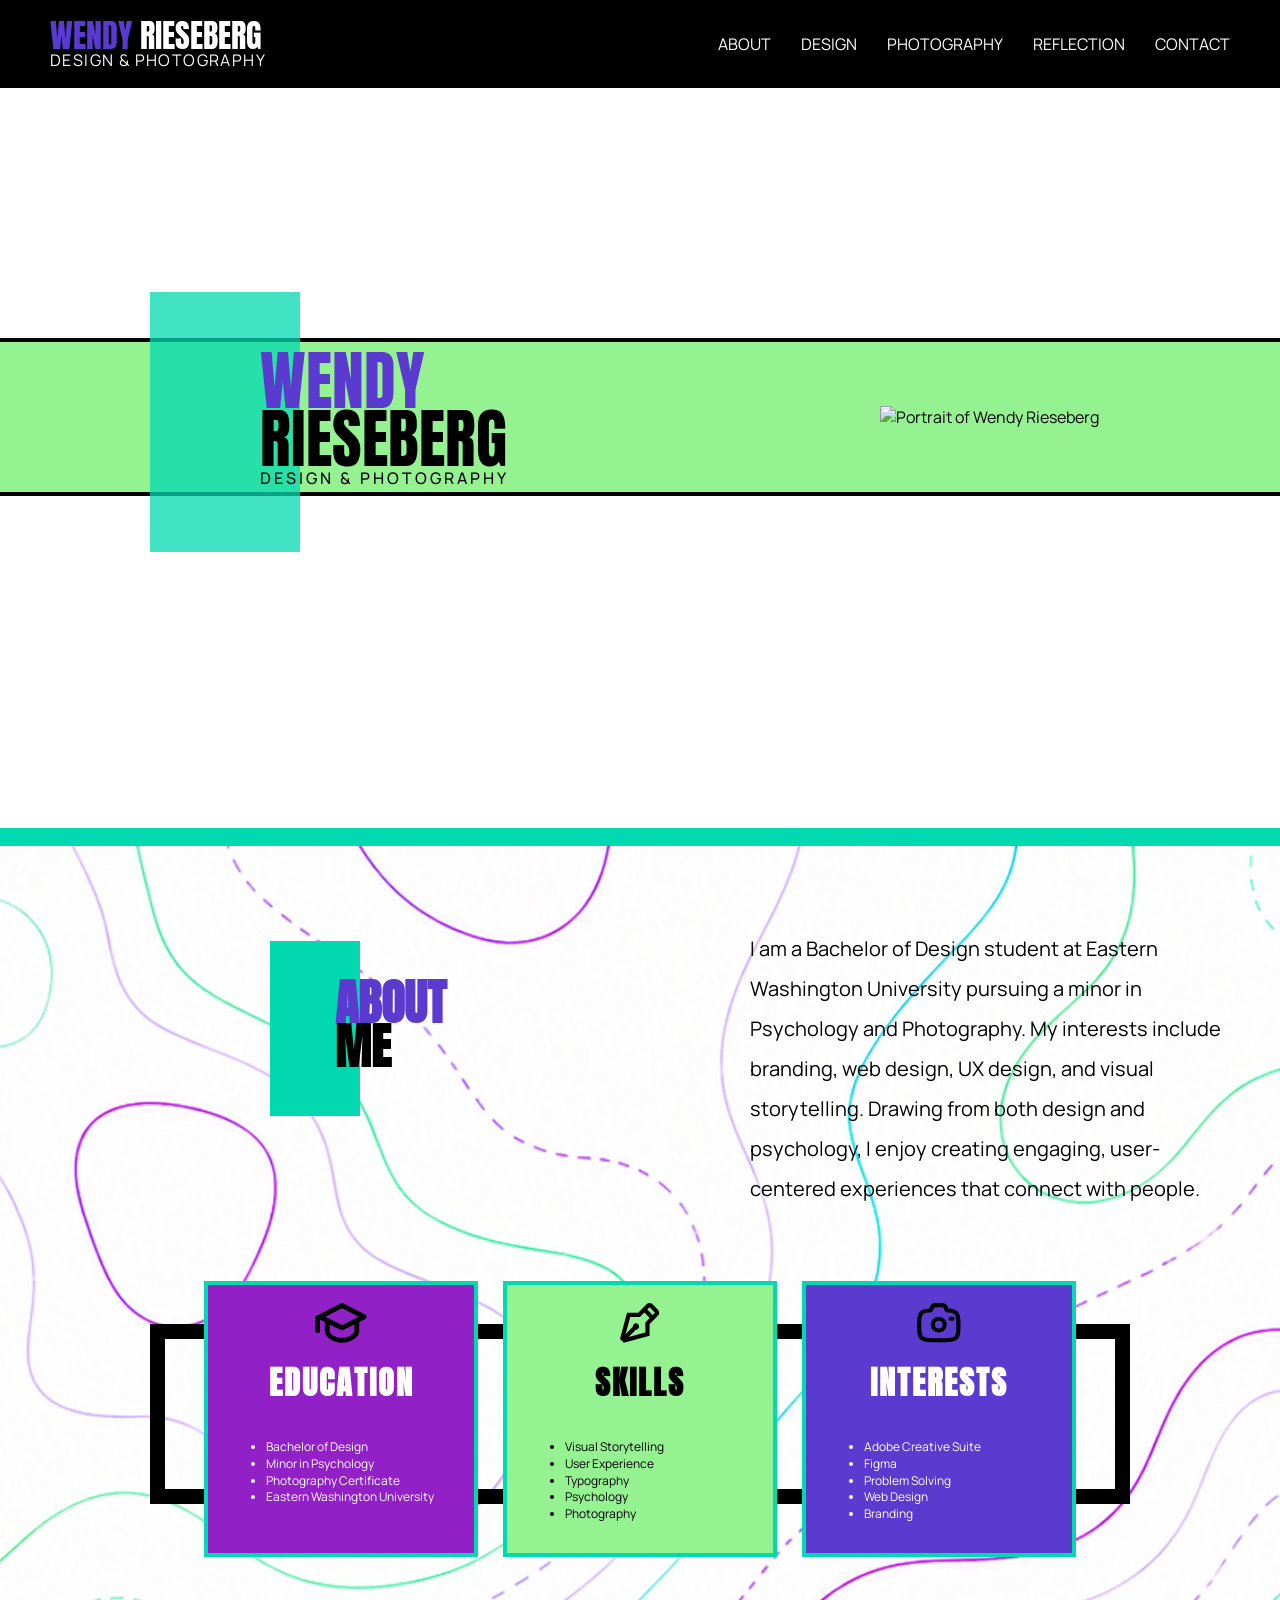
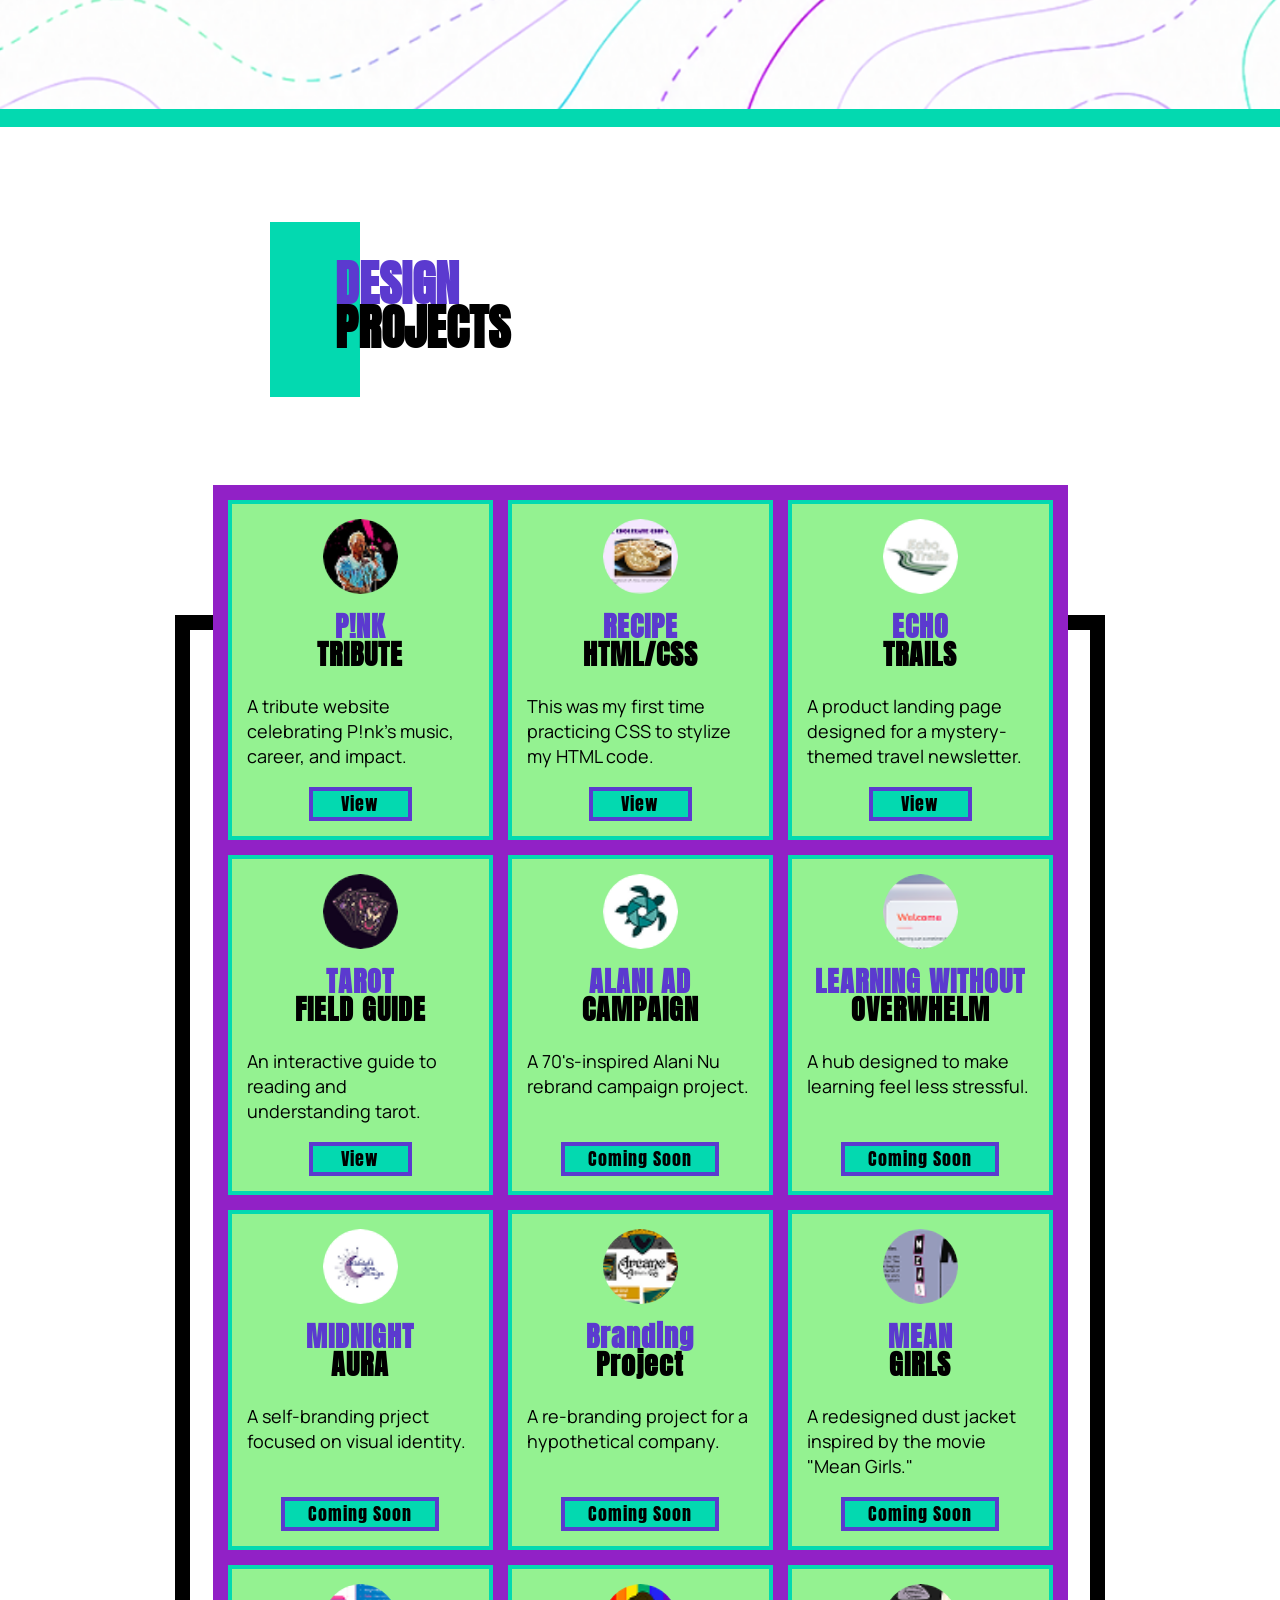
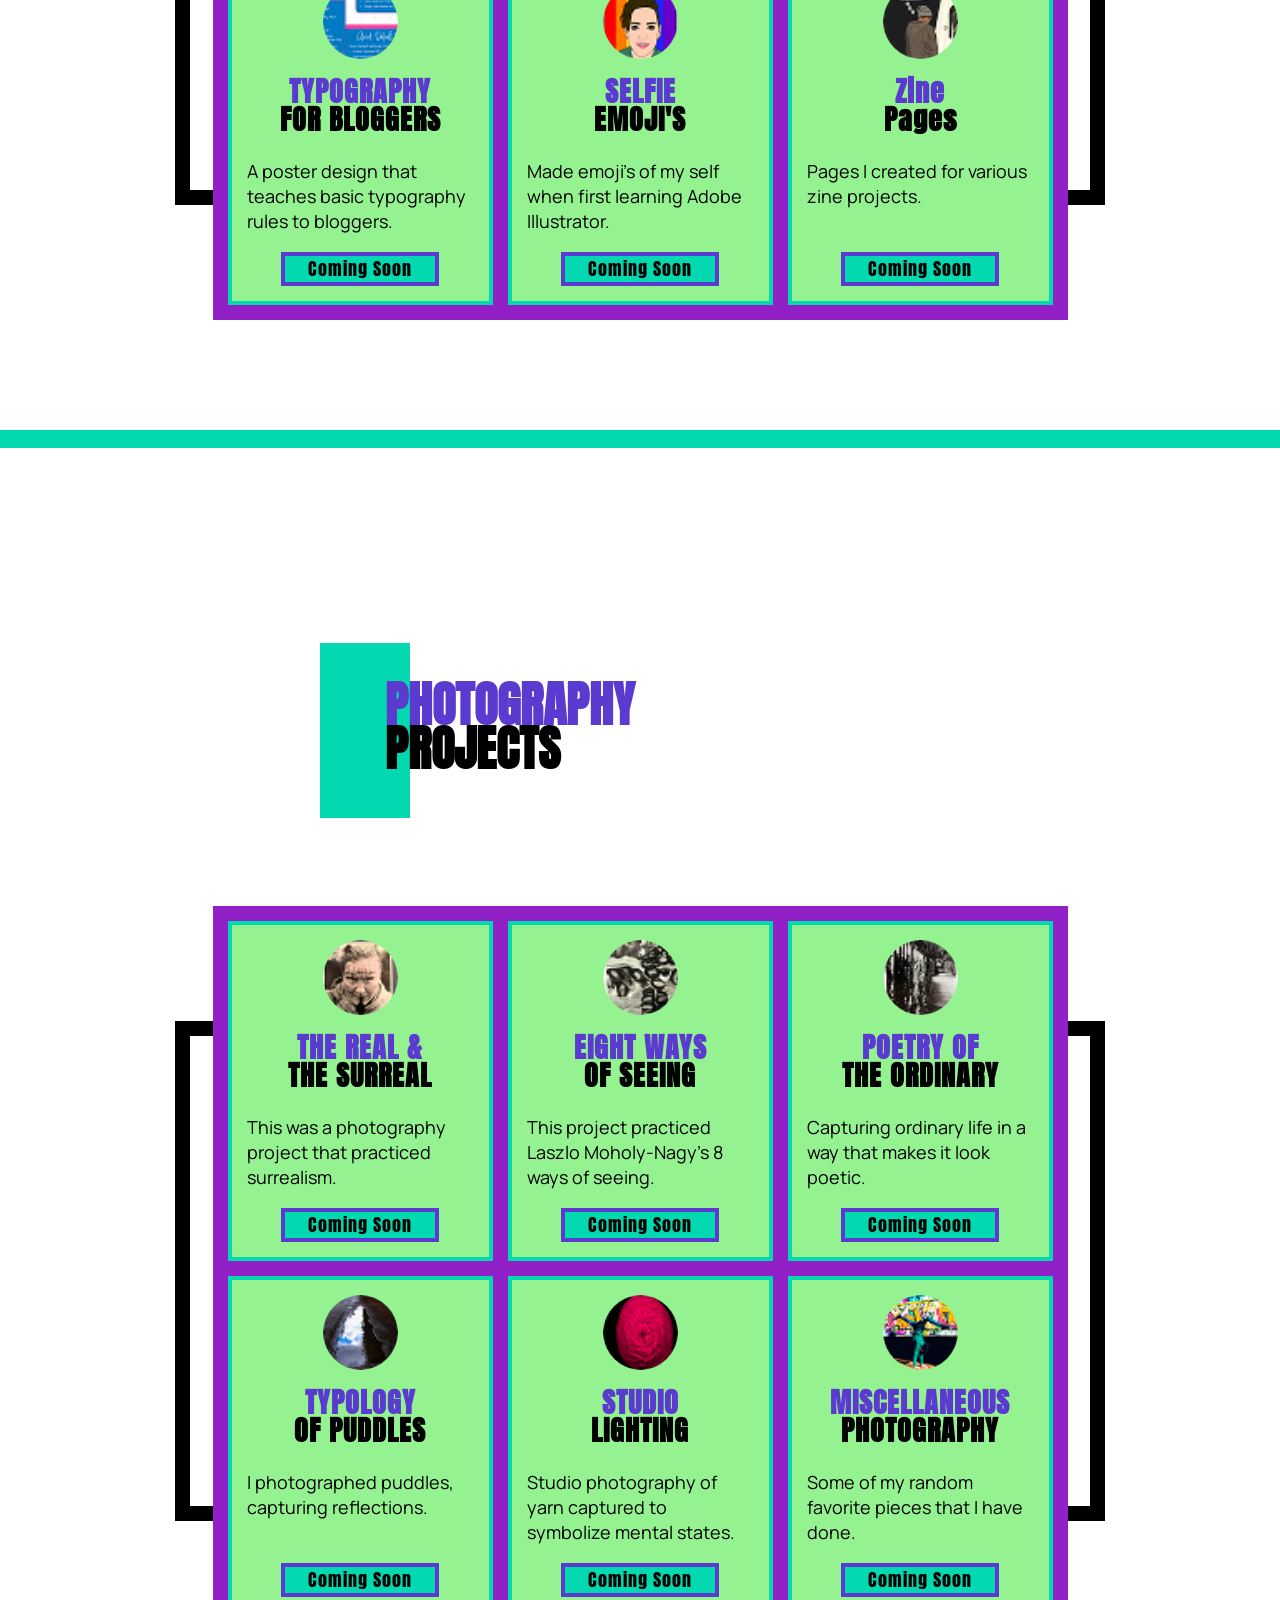
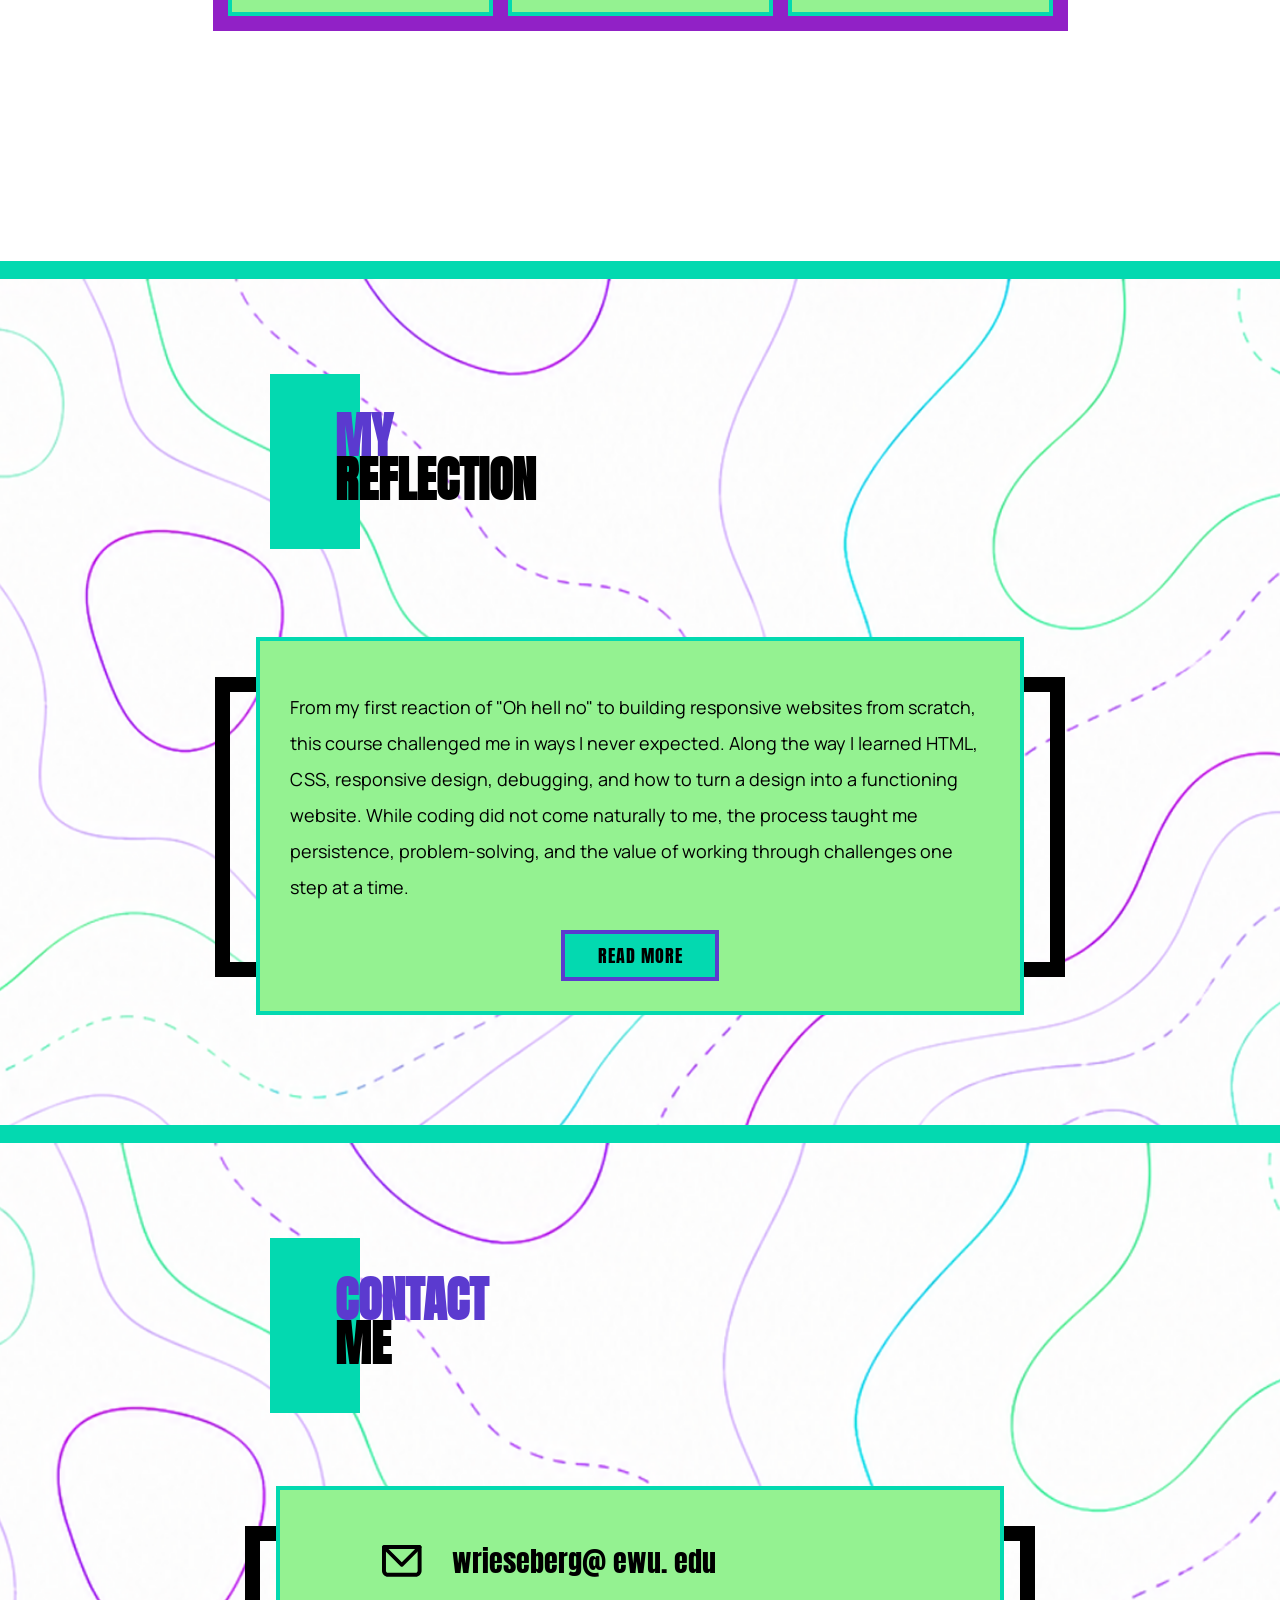
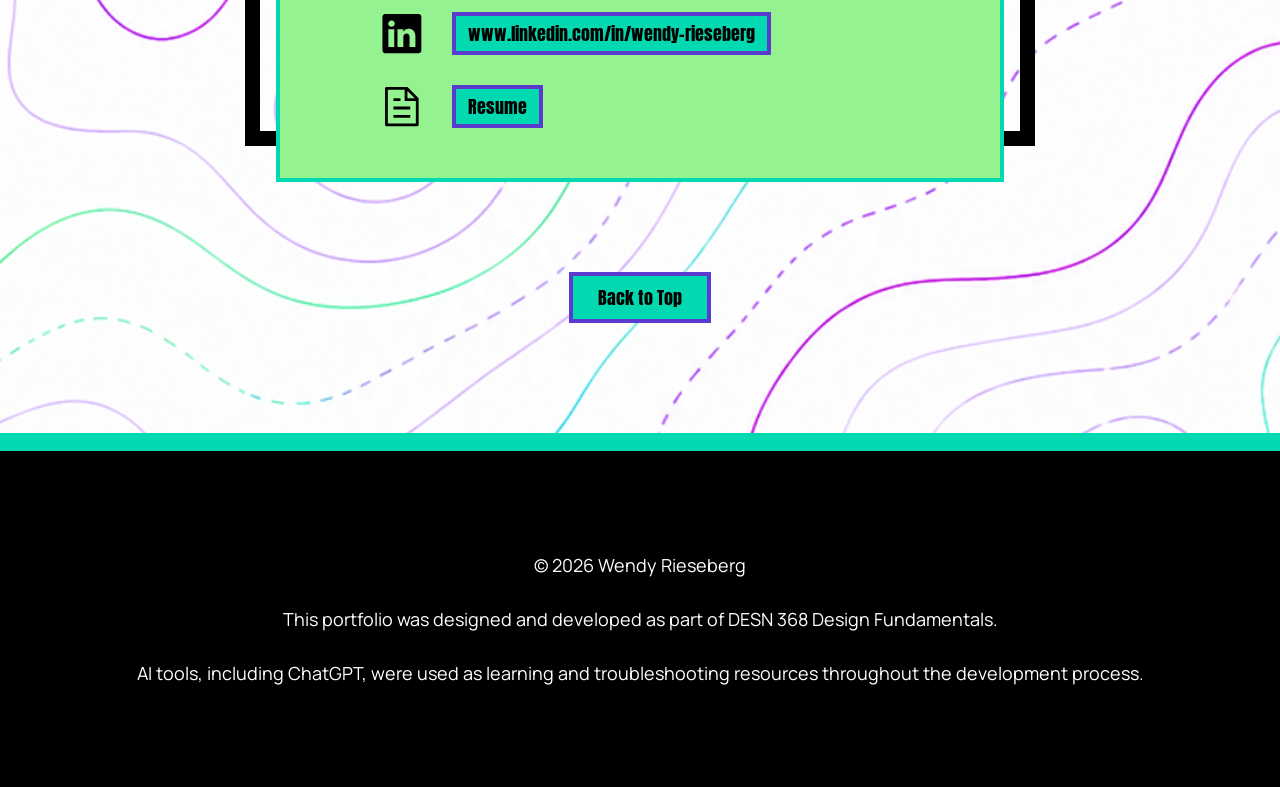
==== commit ed1f29a5: "Refactor code structure for improved readability and maintainability" ====
--- a/index.html
+++ b/index.html
@@ -192,21 +192,21 @@
         <img src="assets/images/recipe-icon.png" alt="Recipe project thumbnail">
         <h3><span>RECIPE</span><br>HTML/CSS</h3>
         <p>This was my first time practicing CSS to stylize my HTML code.</p>
-        <a href="week-2/recipe.html">View</a>
+        <a href="week-4/recipe-in-style/recipe-in-style.html">View</a>
       </article>
 
       <article class="project-card">
         <img src="assets/images/echo-icon.png" alt="Echo Trails landing page thumbnail">
         <h3><span>ECHO</span><br>TRAILS</h3>
         <p>A product landing page designed for a mystery-themed travel newsletter.</p>
-        <a href="#">View</a>
+        <a href="week-9/index.html">View</a>
       </article>
 
       <article class="project-card">
         <img src="assets/images/tarot-icon.png" alt="Tarot field guide thumbnail">
         <h3><span>TAROT</span><br>FIELD GUIDE</h3>
         <p>An interactive guide to reading and understanding tarot.</p>
-        <a href="#">View</a>
+        <a href="week-8/tarot-field-guide/index.html">View</a>
       </article>
 
       <article class="project-card coming-soon">
@@ -416,13 +416,15 @@
 
       <div class="contact-item">
         <img src="assets/images/linkedin-icon.svg" alt="LinkedIn icon">
-        <p>www.linkedin.com/in/wendy-rieseberg</p>
+        <a href="https://www.linkedin.com/in/wendy-rieseberg/" target="_blank">
+  www.linkedin.com/in/wendy-rieseberg
+</a>
       </div>
 
       <div class="contact-item">
         <img src="assets/images/resume-icon.svg" alt="Resume icon">
 
-        <a href="assets/files/Wendy-Rieseberg-Resume.pdf" target="_blank">
+        <a href="assets/files/wendy-rieseberg-resume.pdf" target="_blank">
           Resume
         </a>
       </div>
--- a/styles/style.css
+++ b/styles/style.css
@@ -15,6 +15,10 @@
   display: flex;
   justify-content: space-between;
   align-items: center;
+
+  position: sticky;
+  top: 0;
+  z-index: 999;
 }
 
 
@@ -686,4 +690,37 @@
 
 footer p:last-child {
   margin-bottom: 0;
-}+}
+
+.reflection-page {
+  padding: 50px 0;
+
+  background-image: url("../assets/images/about-background.png");
+  background-repeat: no-repeat;
+  background-size: cover;
+  background-position: center;
+}
+
+.reflection-full {
+  width: 700px;
+
+  margin: 0 auto;
+  padding: 45px;
+
+  background: #94F291;
+  border: 4px solid #03D9B0;
+}
+
+.reflection-full h1 {
+  font-family: "Anton", sans-serif;
+  font-size: 32px;
+
+  margin-top: 0;
+}
+
+.reflection-full p {
+  font-family: "Manrope", sans-serif;
+  font-size: 16px;
+  line-height: 1.8;
+}
+
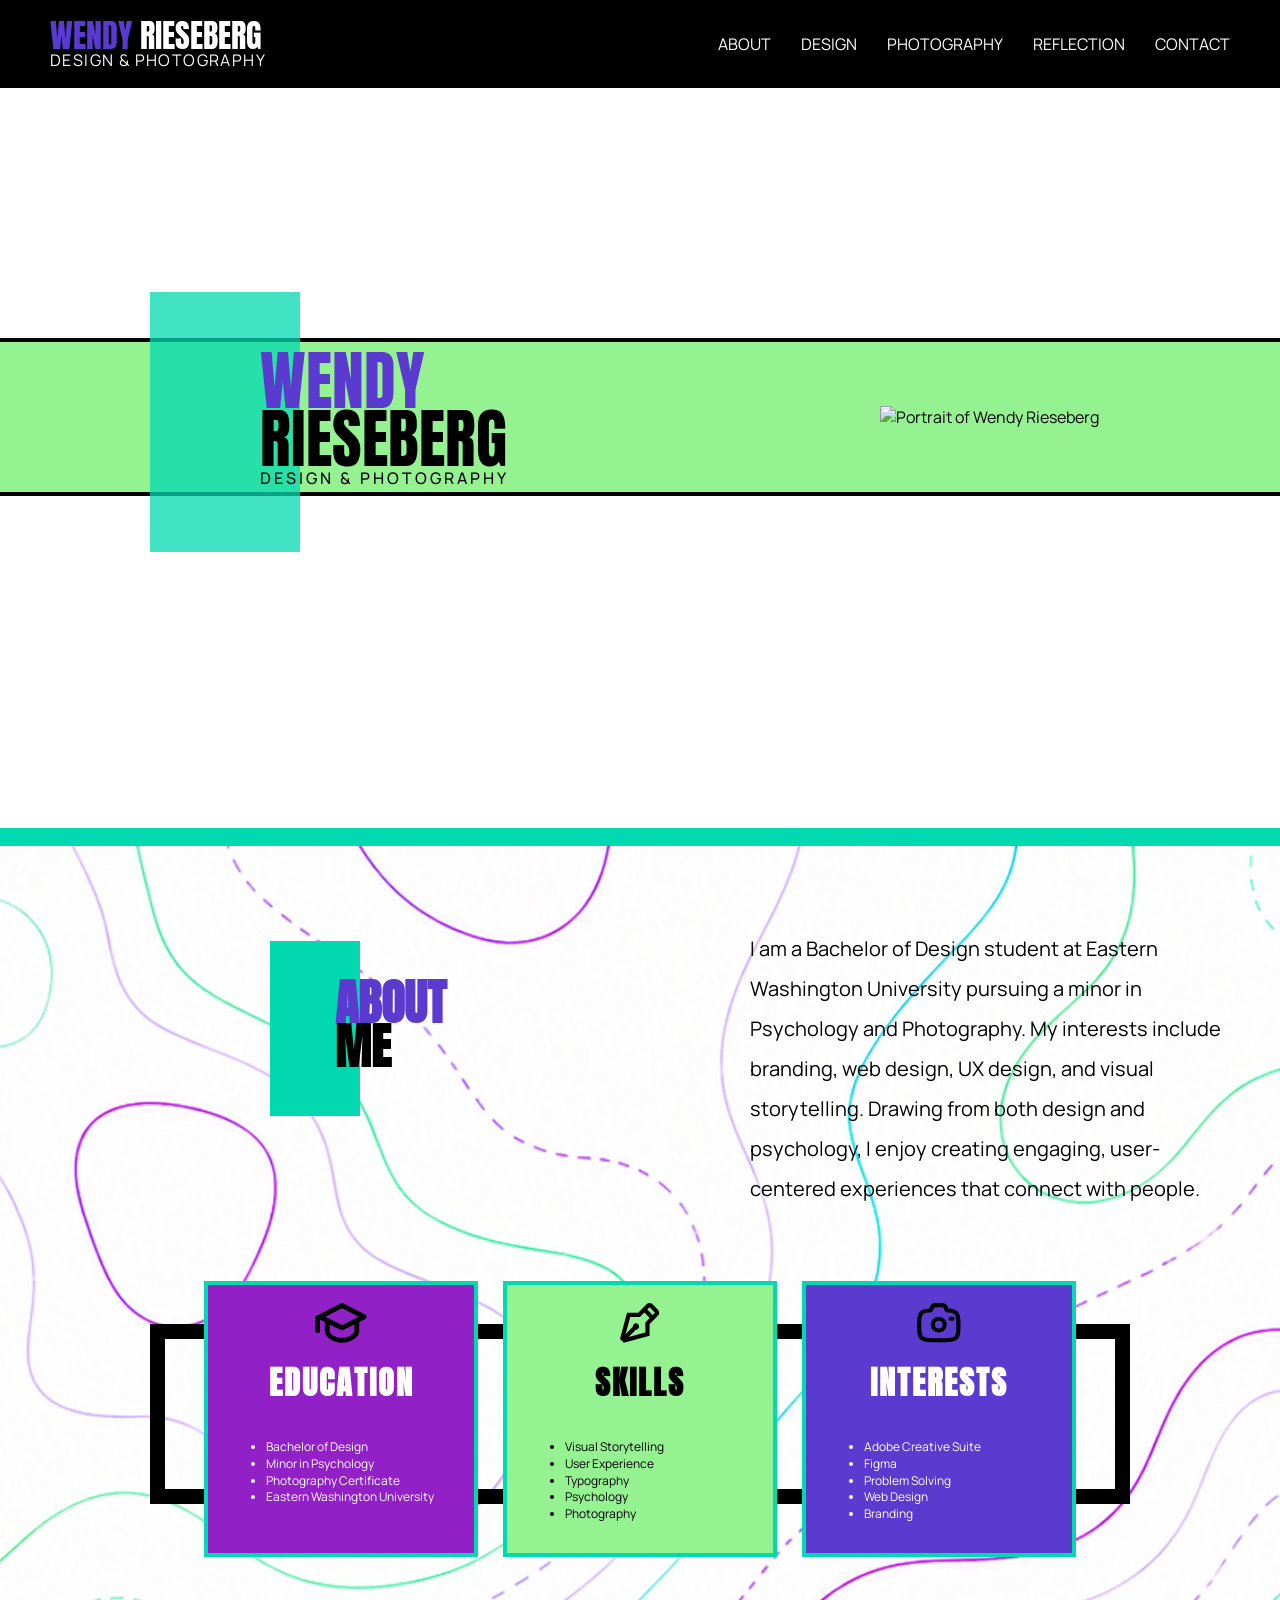
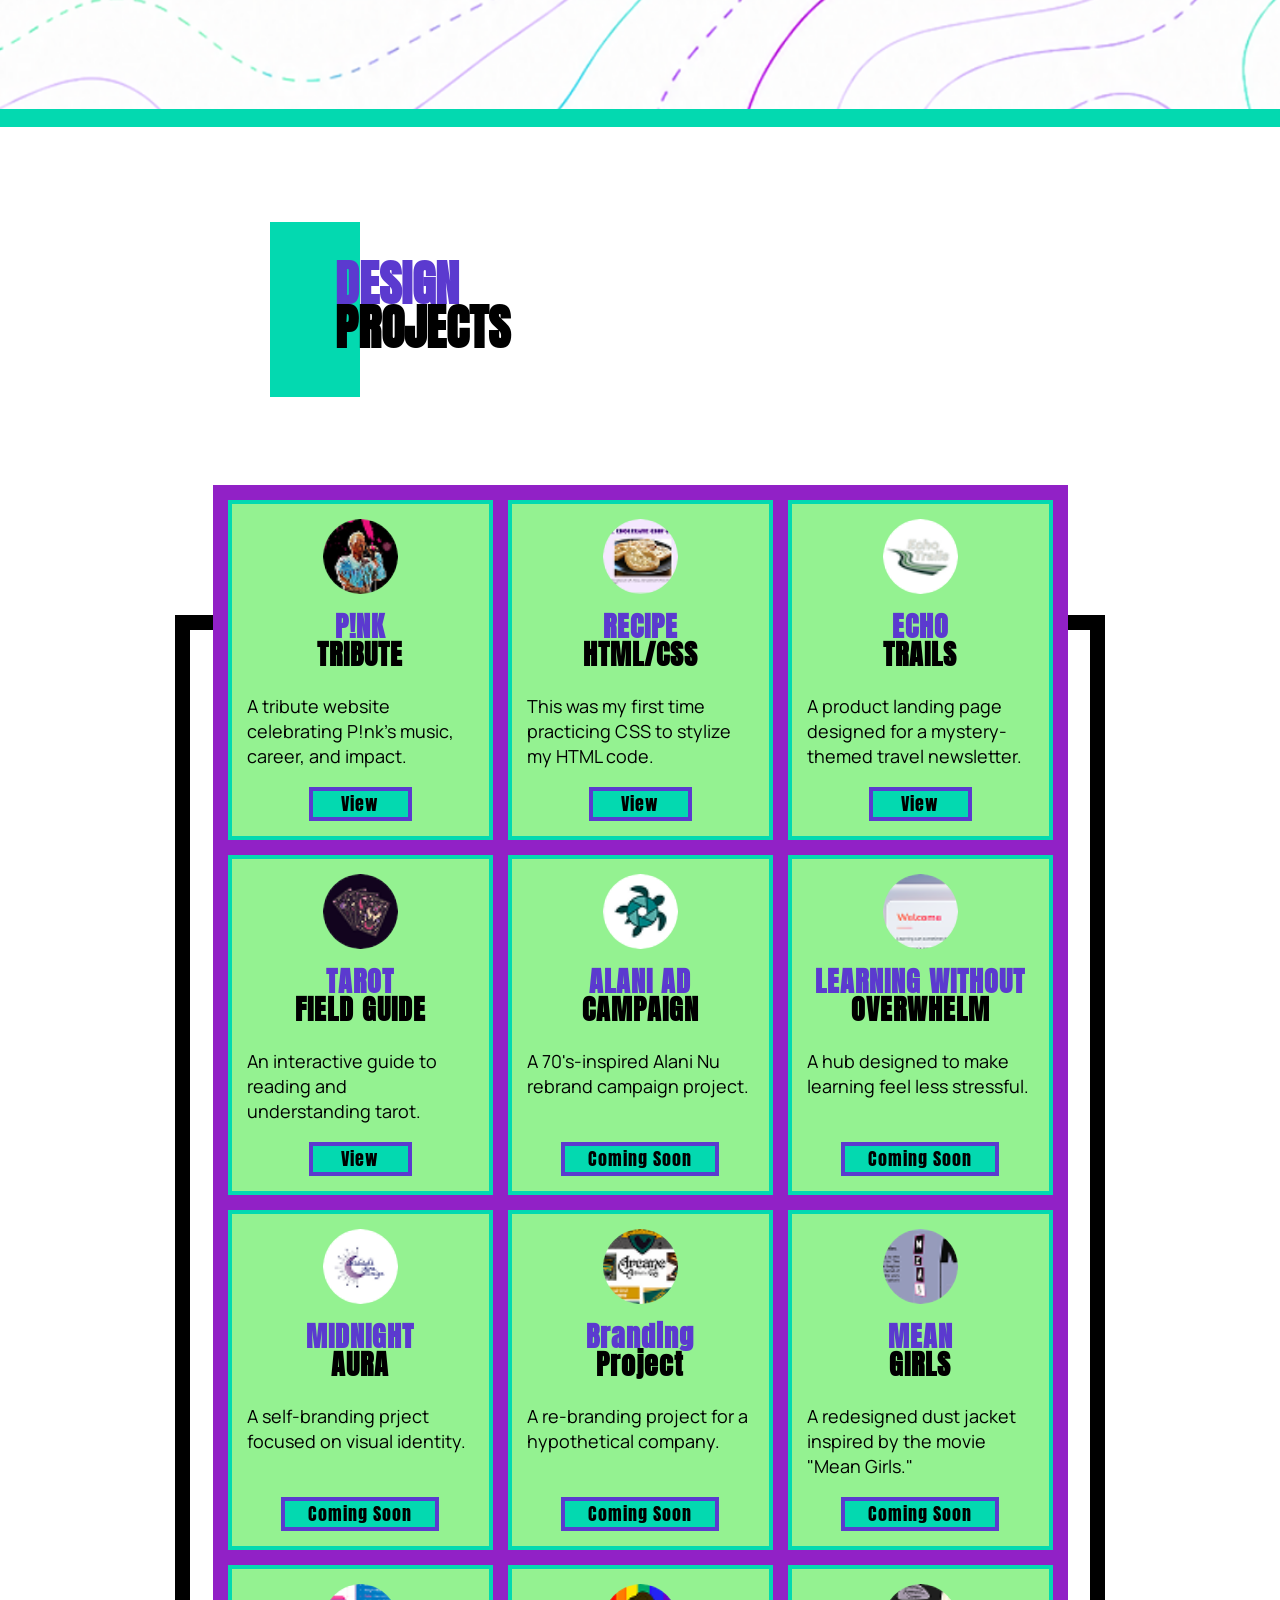
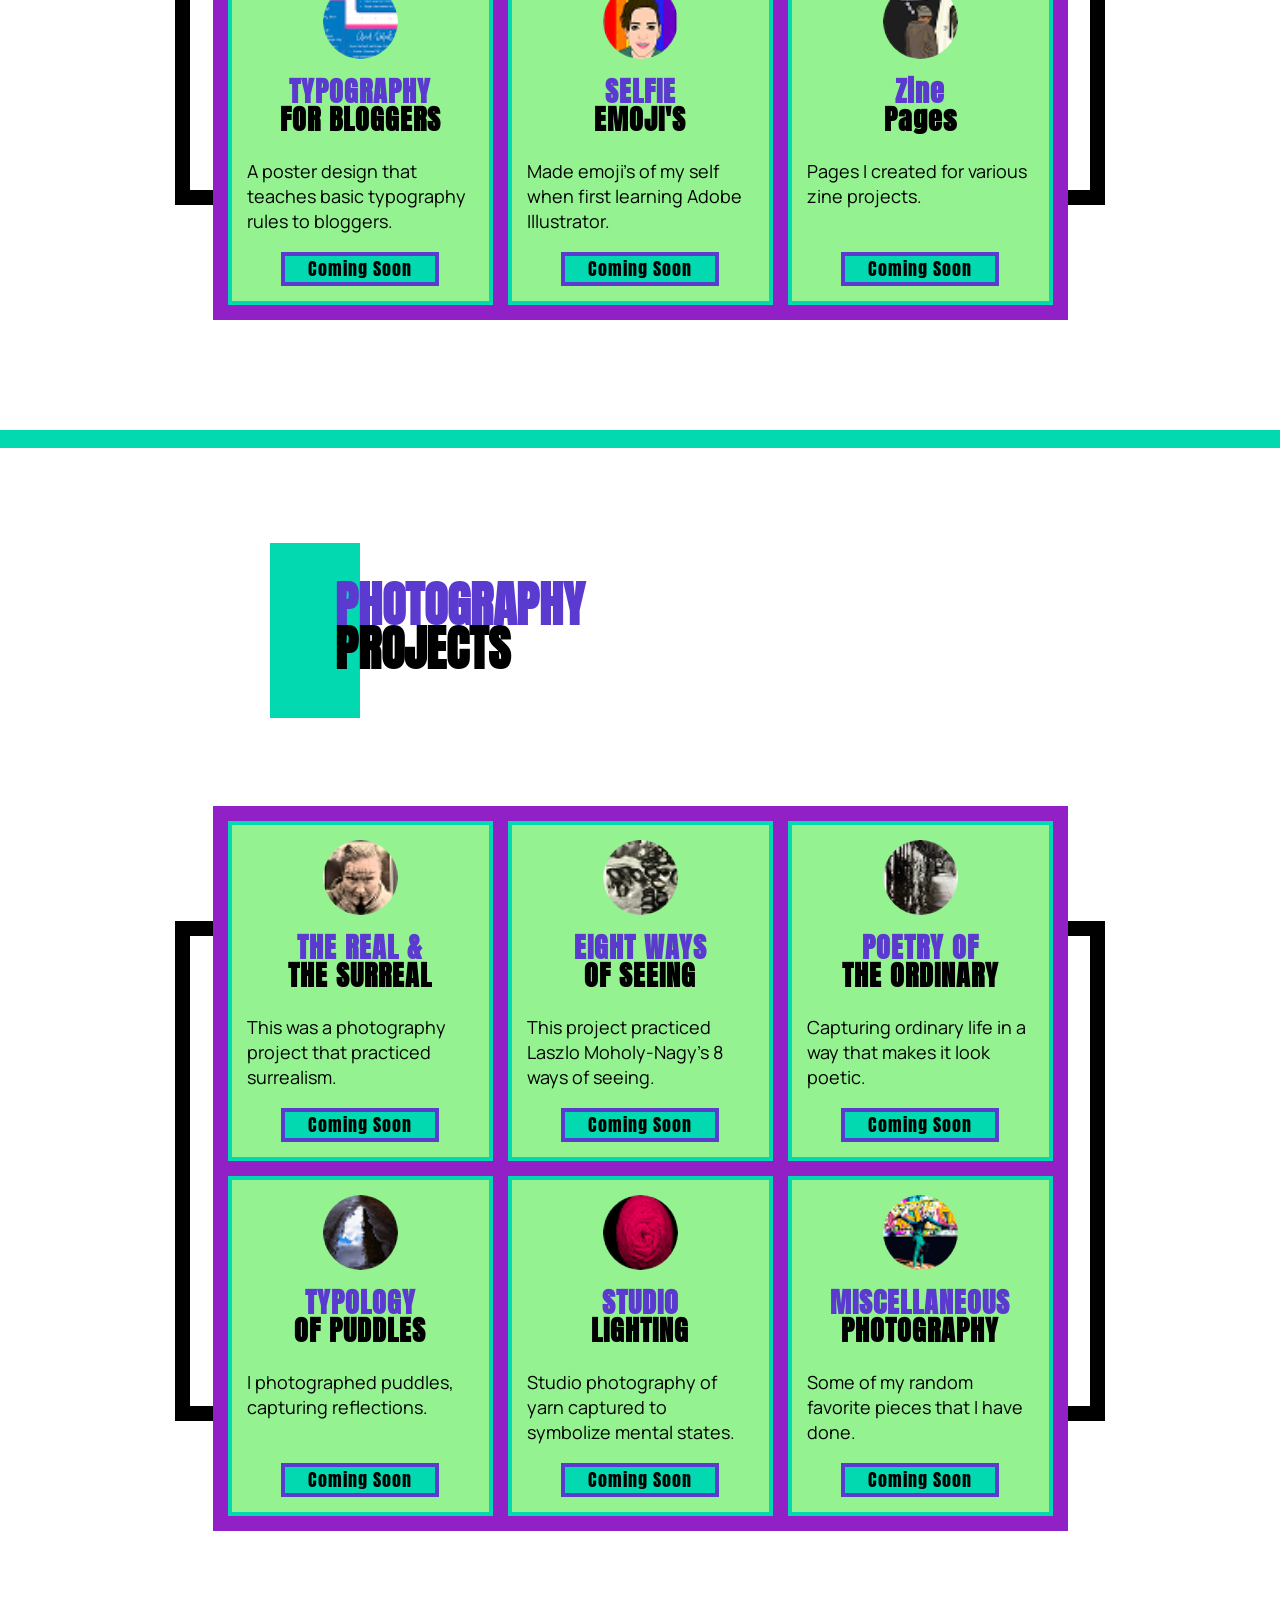
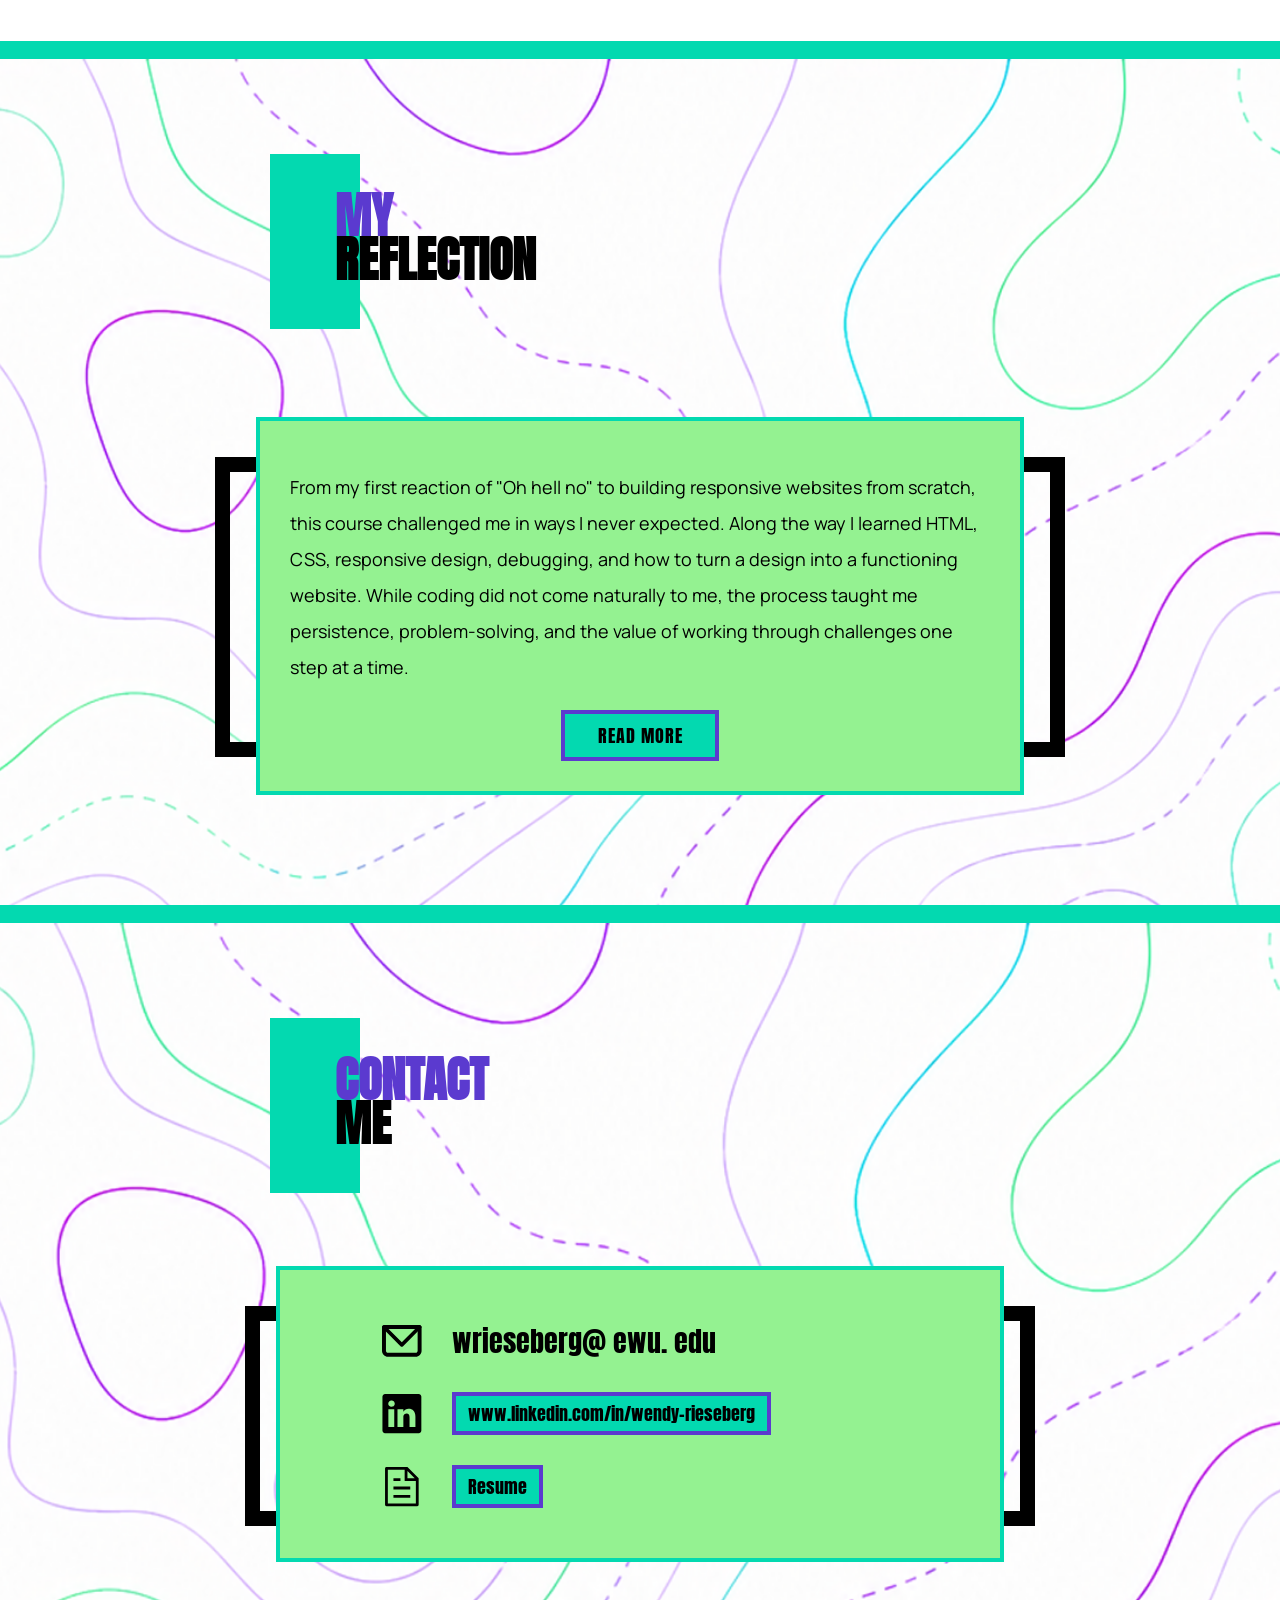
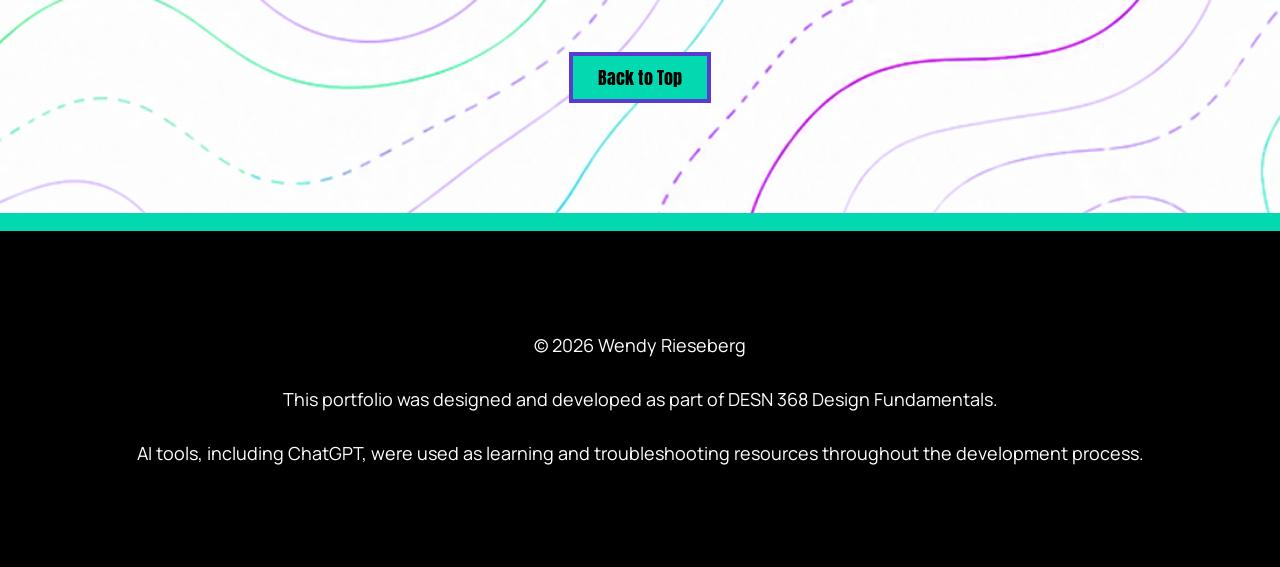
==== commit 968d3721: "Refactor photography section in index.html and enhance header styles in style.css for improved layou" ====
--- a/index.html
+++ b/index.html
@@ -279,9 +279,6 @@
    <!-- Photography Projects -->
 
 
-  <section id="photography">
-
-
 <section id="photography">
 
   <div class="section-title">
--- a/styles/style.css
+++ b/styles/style.css
@@ -724,3 +724,299 @@
   line-height: 1.8;
 }
 
+/* ==================== */
+/* TABLET */
+/* ==================== */
+
+@media (max-width: 900px) {
+
+  header {
+    position: sticky;
+    top: 0;
+    z-index: 1000;
+  
+    padding: 20px;
+    flex-direction: column;
+    gap: 15px;
+  }
+
+  nav {
+    gap: 18px;
+    flex-wrap: wrap;
+    justify-content: center;
+  }
+
+  nav a {
+    font-size: 14px;
+  }
+
+  #hero {
+    min-height: auto;
+    padding: 120px 0 180px;
+  }
+
+  .hero-green-bar {
+    height: 150px;
+    margin-top: 60px;
+  }
+
+  .hero-accent-box {
+    left: 60px;
+  }
+
+  .hero-text {
+    margin-left: 180px;
+  }
+
+  .hero-image img {
+    width: 200px;
+    margin-right: 50px;
+  }
+
+  .section-title {
+    margin-left: 80px;
+  }
+
+  .about-content {
+    max-width: 600px;
+    margin: 60px auto 0;
+  }
+
+  .card-frame,
+  .design-wireframe,
+  .photo-wireframe,
+  .reflection-wireframe,
+  .contact-wireframe {
+    display: none;
+  }
+
+  .info-card-row {
+    flex-direction: column;
+    align-items: center;
+  }
+
+  .info-card {
+    width: 320px;
+  }
+
+  .design-frame,
+  .photo-frame {
+    width: 90%;
+  }
+
+  .design-grid,
+  .photo-grid {
+    grid-template-columns: repeat(2, 1fr);
+  }
+
+  .contact-card,
+  .reflection-card {
+    width: 80%;
+  }
+
+  .contact-item {
+    width: 100%;
+  }
+
+  #photography {
+  padding-bottom: 140px;
+}
+
+.photo-frame {
+  width: 420px;
+}
+
+.photo-grid {
+  grid-template-columns: 1fr;
+}
+
+.photo-grid .project-card {
+  width: auto;
+}
+}
+
+
+/* ==================== */
+/* MOBILE */
+/* ==================== */
+
+@media (max-width: 600px) {
+  * {
+    box-sizing: border-box;
+  }
+
+  html,
+  body {
+    padding-top: 130px;
+    width: 100%;
+    max-width: 100%;
+    overflow-x: hidden;
+  }
+
+  header {
+    position: fixed;
+    top: 0;
+    left: 0;
+    width: 100%;
+    z-index: 1000;
+  }
+
+  .logo h2 {
+    font-size: 28px;
+    line-height: 28px;
+  }
+
+  .logo p {
+    font-size: 14px;
+  }
+
+  nav {
+    flex-direction: column;
+    align-items: center;
+    gap: 10px;
+  }
+
+  #hero {
+    padding: 60px 0 70px;
+    overflow-x: hidden;
+  }
+
+  .hero-green-bar {
+    height: auto;
+    min-height: 580px;
+    margin-top: 0;
+    padding: 80px 20px 50px;
+  }
+
+  .hero-content {
+    display: flex;
+    flex-direction: column;
+    align-items: center;
+    width: 100%;
+  }
+
+  .hero-accent-box {
+    width: 100px;
+    height: 220px;
+    left: 80px;
+    top: 50px;
+  }
+
+  .hero-text {
+    margin-left: 60px;
+    position: relative;
+    z-index: 2;
+    top: 30px;
+  }
+
+  .hero-text h1 {
+    font-size: 48px;
+    line-height: 44px;
+  }
+
+  .hero-text p {
+    font-size: 12px;
+    letter-spacing: 2px;
+  }
+
+  .hero-image {
+    display: block;
+    width: 65%;
+    max-width: 240px;
+    margin: 100px auto 0;
+    transform: translateX(30px);
+  }
+
+  #about,
+  #design,
+  #photography,
+  #reflection,
+  #contact {
+    padding: 80px 20px 100px;
+    overflow-x: hidden;
+  }
+
+  .section-title {
+    margin-left: 0;
+  }
+
+  .section-title h2 {
+    font-size: 36px;
+    line-height: 34px;
+  }
+
+  .about-content {
+    margin: 100px auto 0;
+    width: 100%;
+  }
+
+  .about-content p {
+    font-size: 16px;
+    line-height: 1.8;
+    padding: 0 30px;
+    margin-top: 40px;
+  }
+
+  .reflection-card p {
+    font-size: 16px;
+    line-height: 1.8;
+    padding: 0;
+    margin-top: 20px;
+  }
+
+  .design-grid,
+  .photo-grid {
+    display: grid;
+    grid-template-columns: 1fr;
+    width: 100%;
+    max-width: 100%;
+    padding: 0;
+    margin: 0 auto;
+    gap: 30px;
+  }
+
+  .project-card {
+    width: 100%;
+    max-width: 320px;
+    margin: 0 auto;
+    box-sizing: border-box;
+  }
+
+  .project-card img {
+    width: 50%;
+    max-width: 50%;
+    height: auto;
+    display: block;
+  }
+
+
+  
+  .reflection-card,
+  .contact-card {
+    width: 100%;
+    max-width: 320px;
+    margin: 0 auto;
+    top: 50px;
+    padding: 30px;
+    box-sizing: border-box;
+  }
+
+  .contact-item {
+    flex-direction: column;
+    gap: 10px;
+    text-align: center;
+  }
+
+  .contact-item p,
+  .contact-item a {
+    font-size: 20px;
+  }
+
+  .back-to-top {
+    font-size: 16px;
+  }
+
+  footer p {
+    font-size: 14px;
+  }
+}
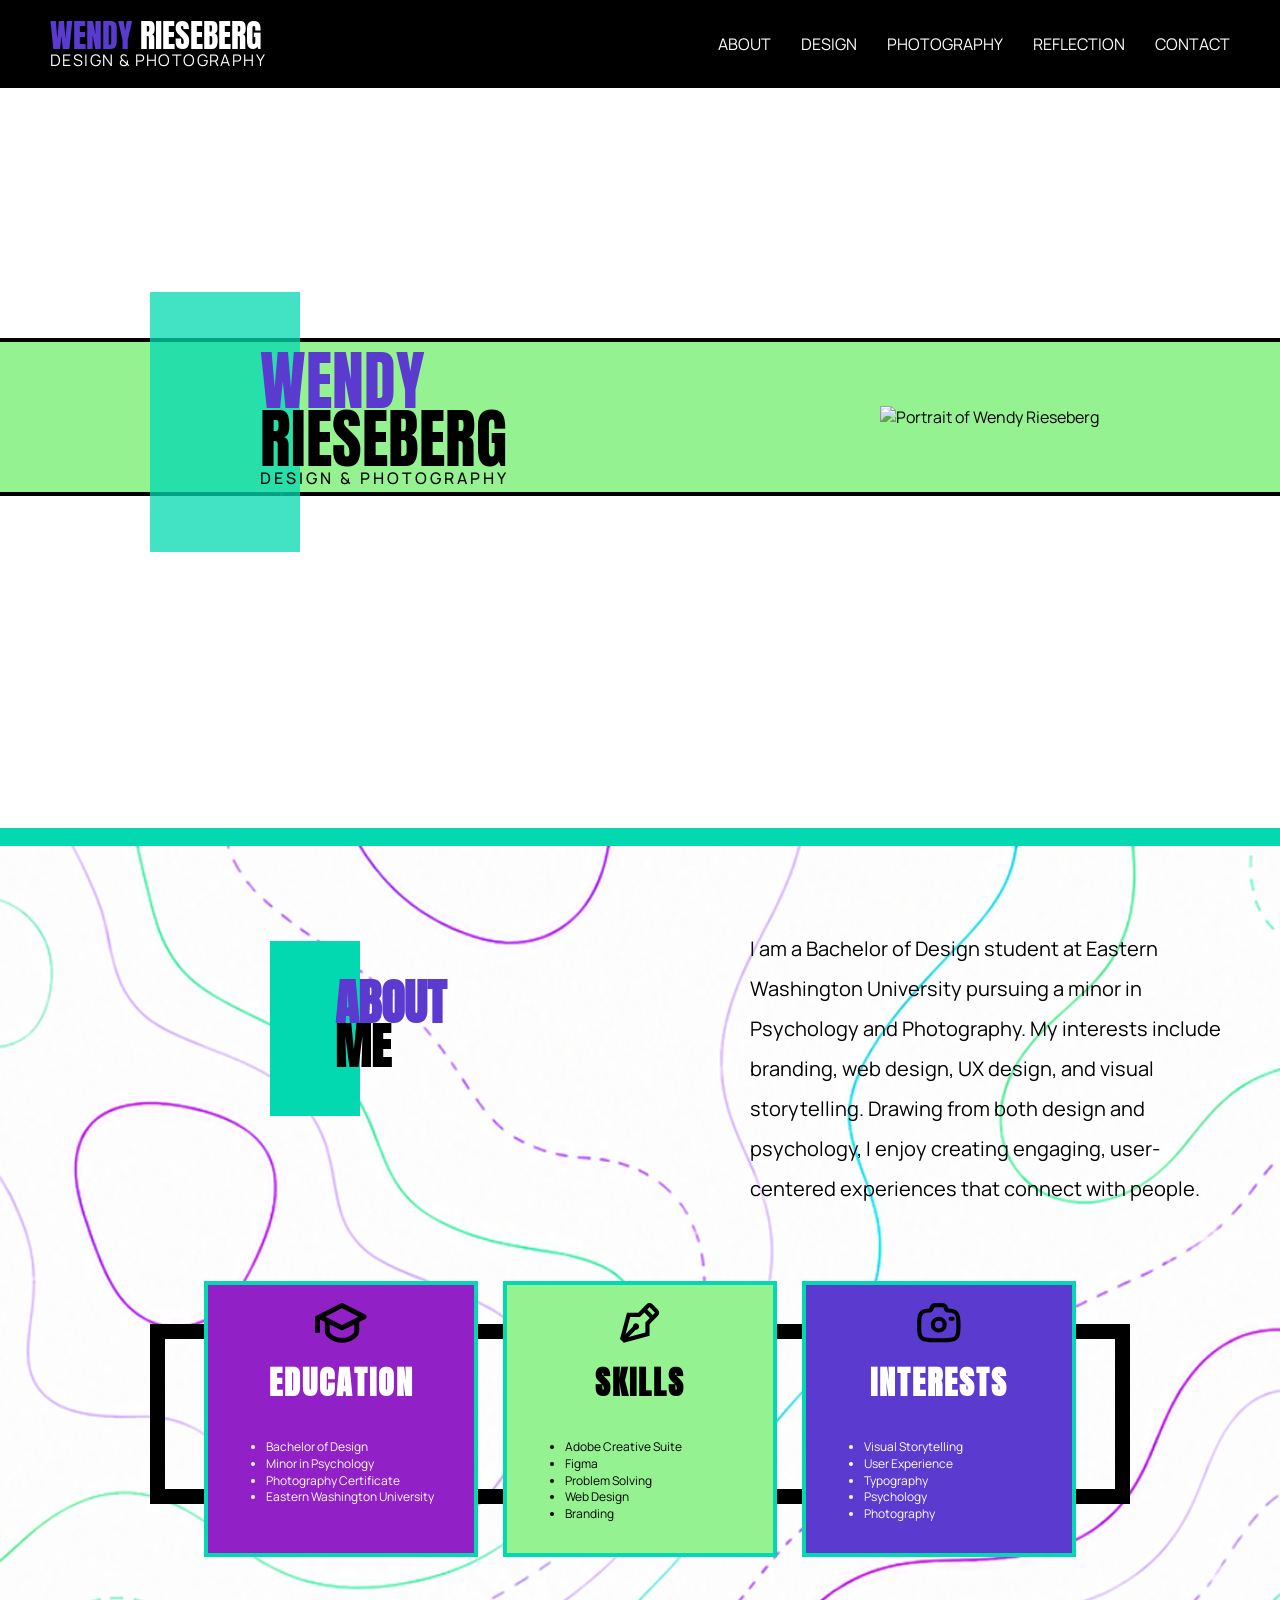
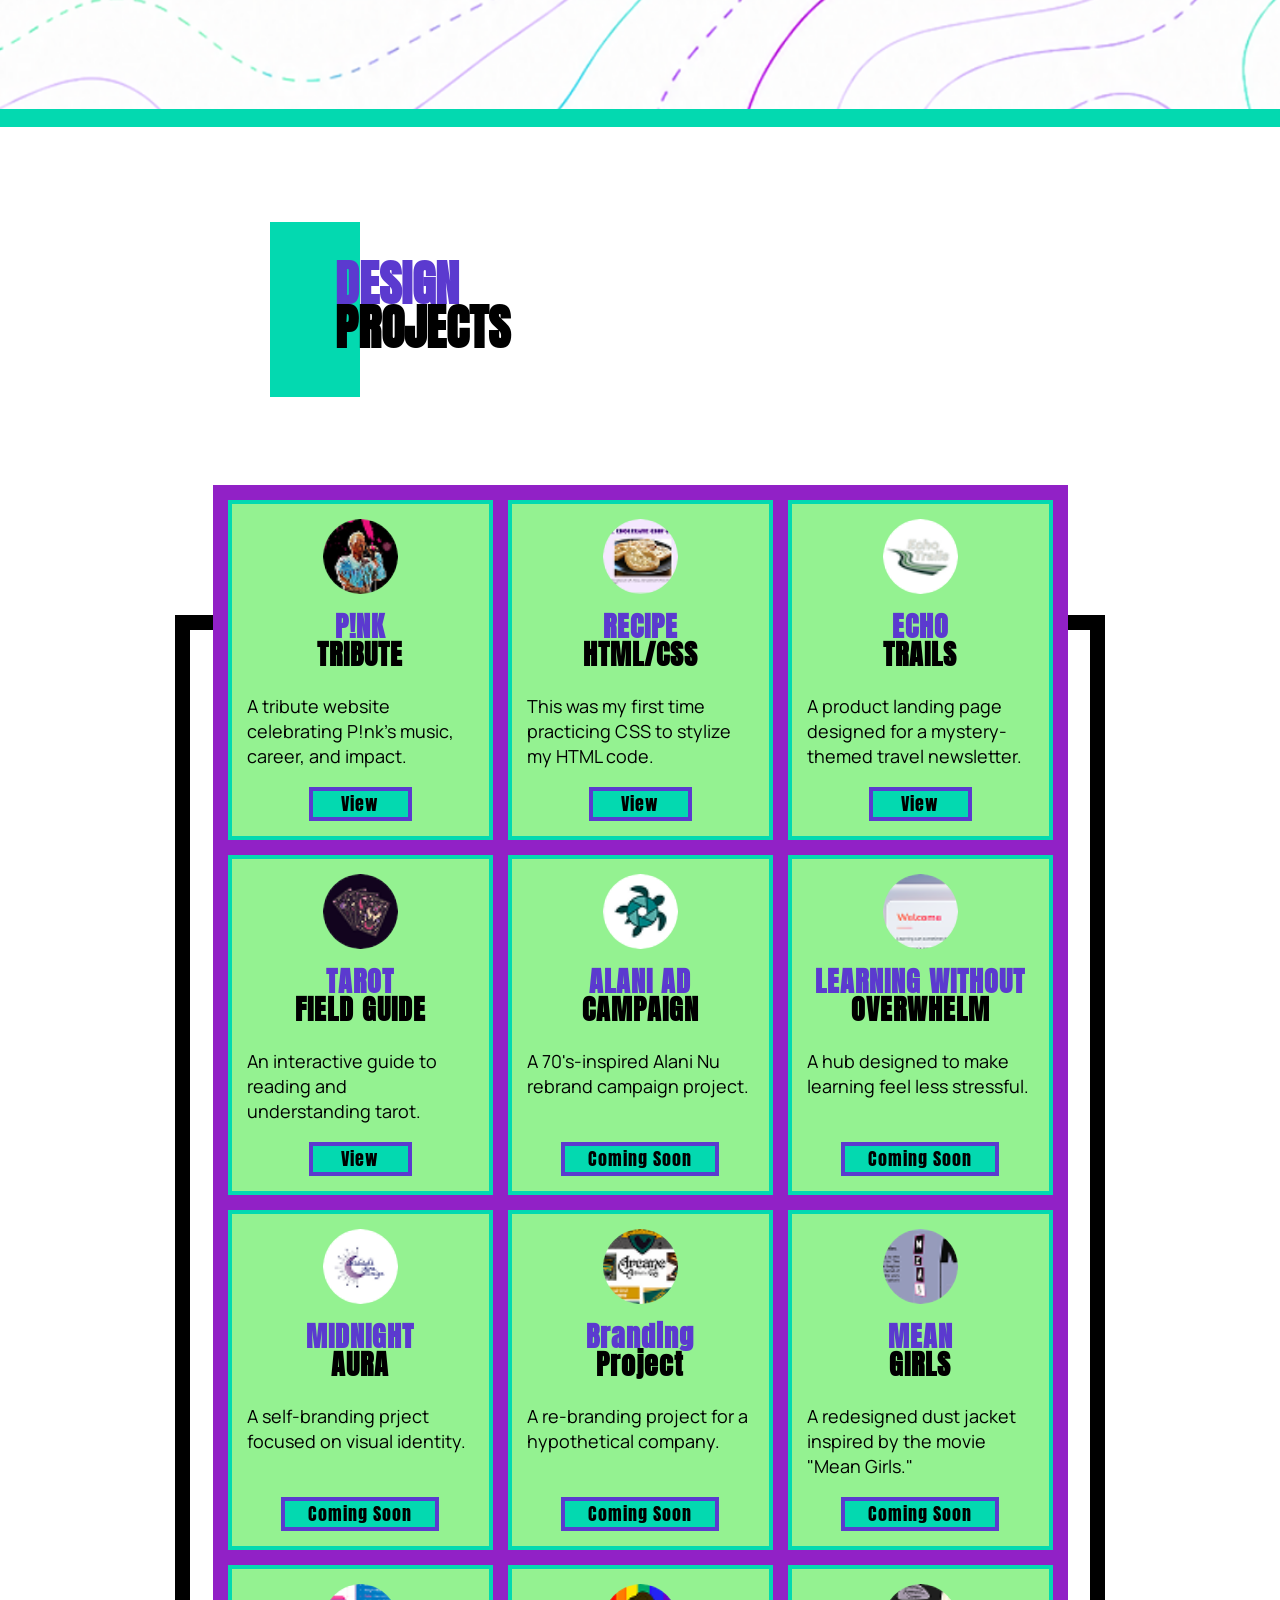
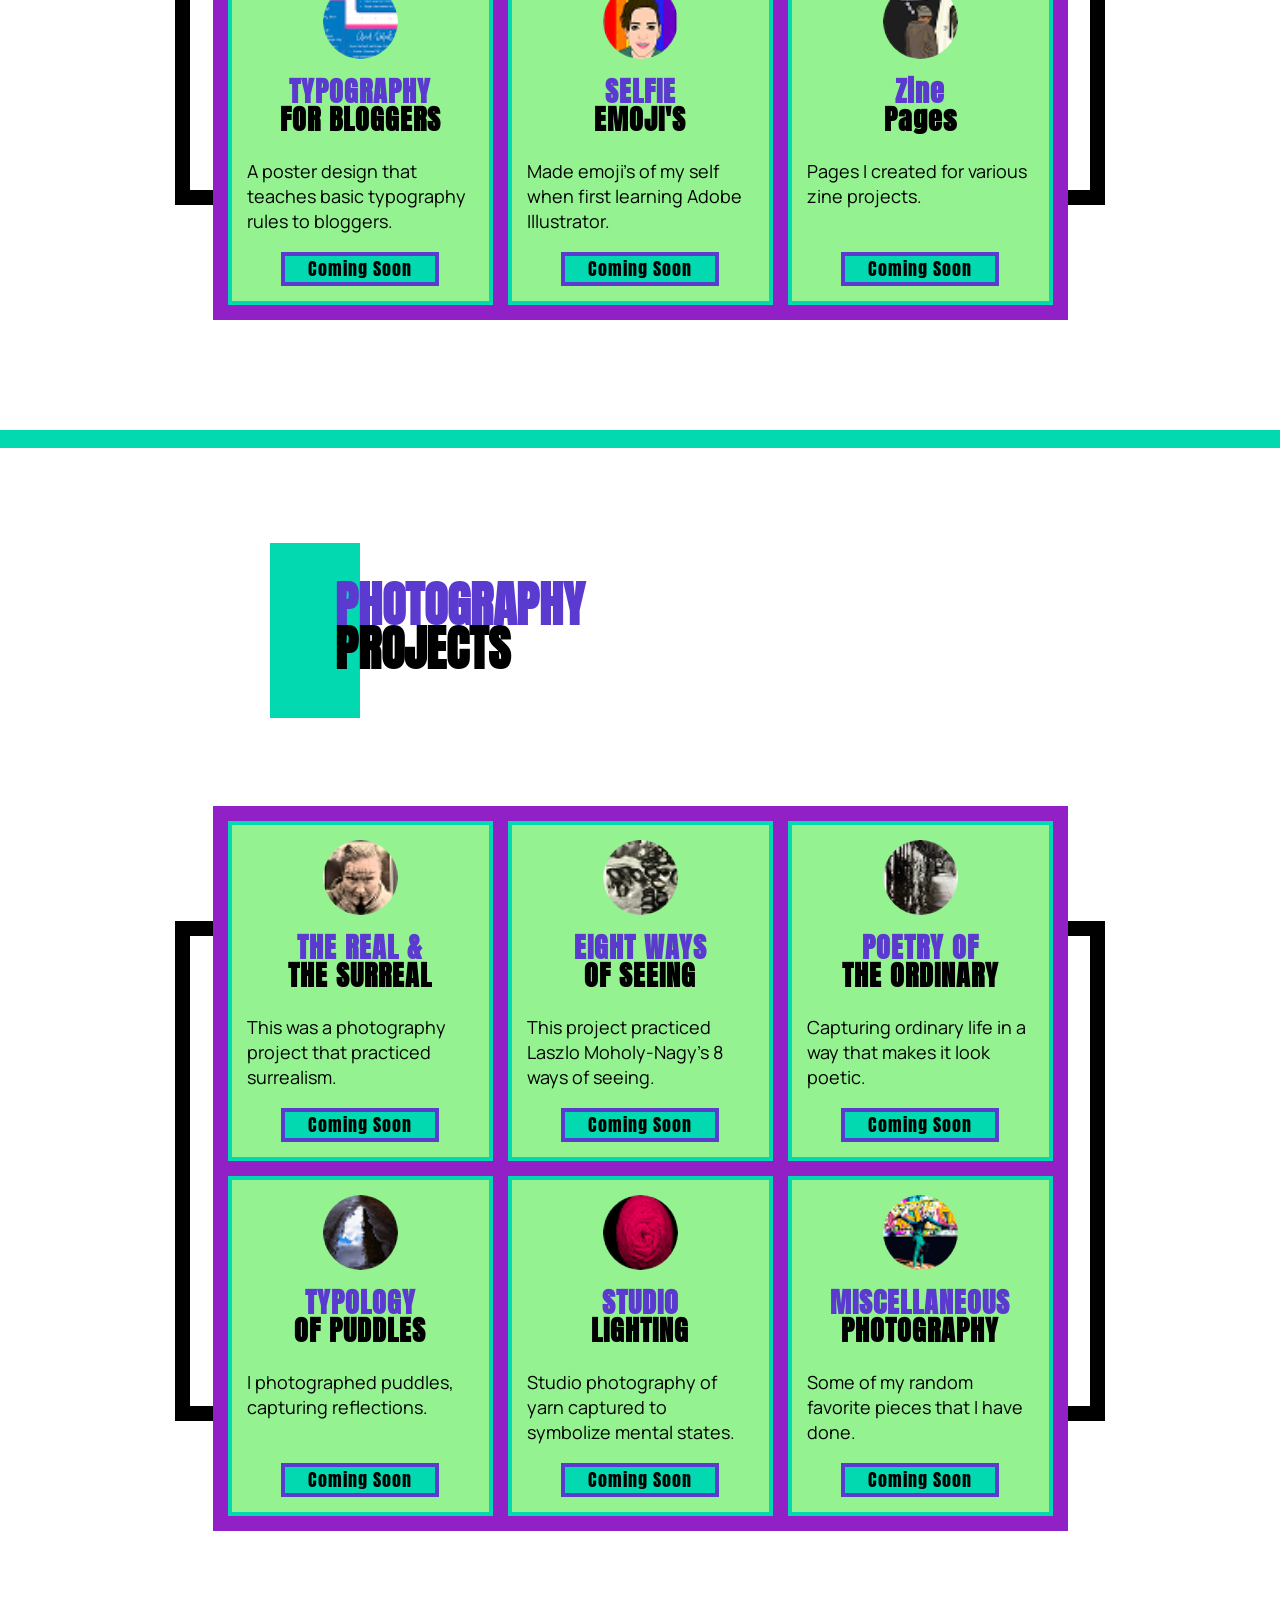
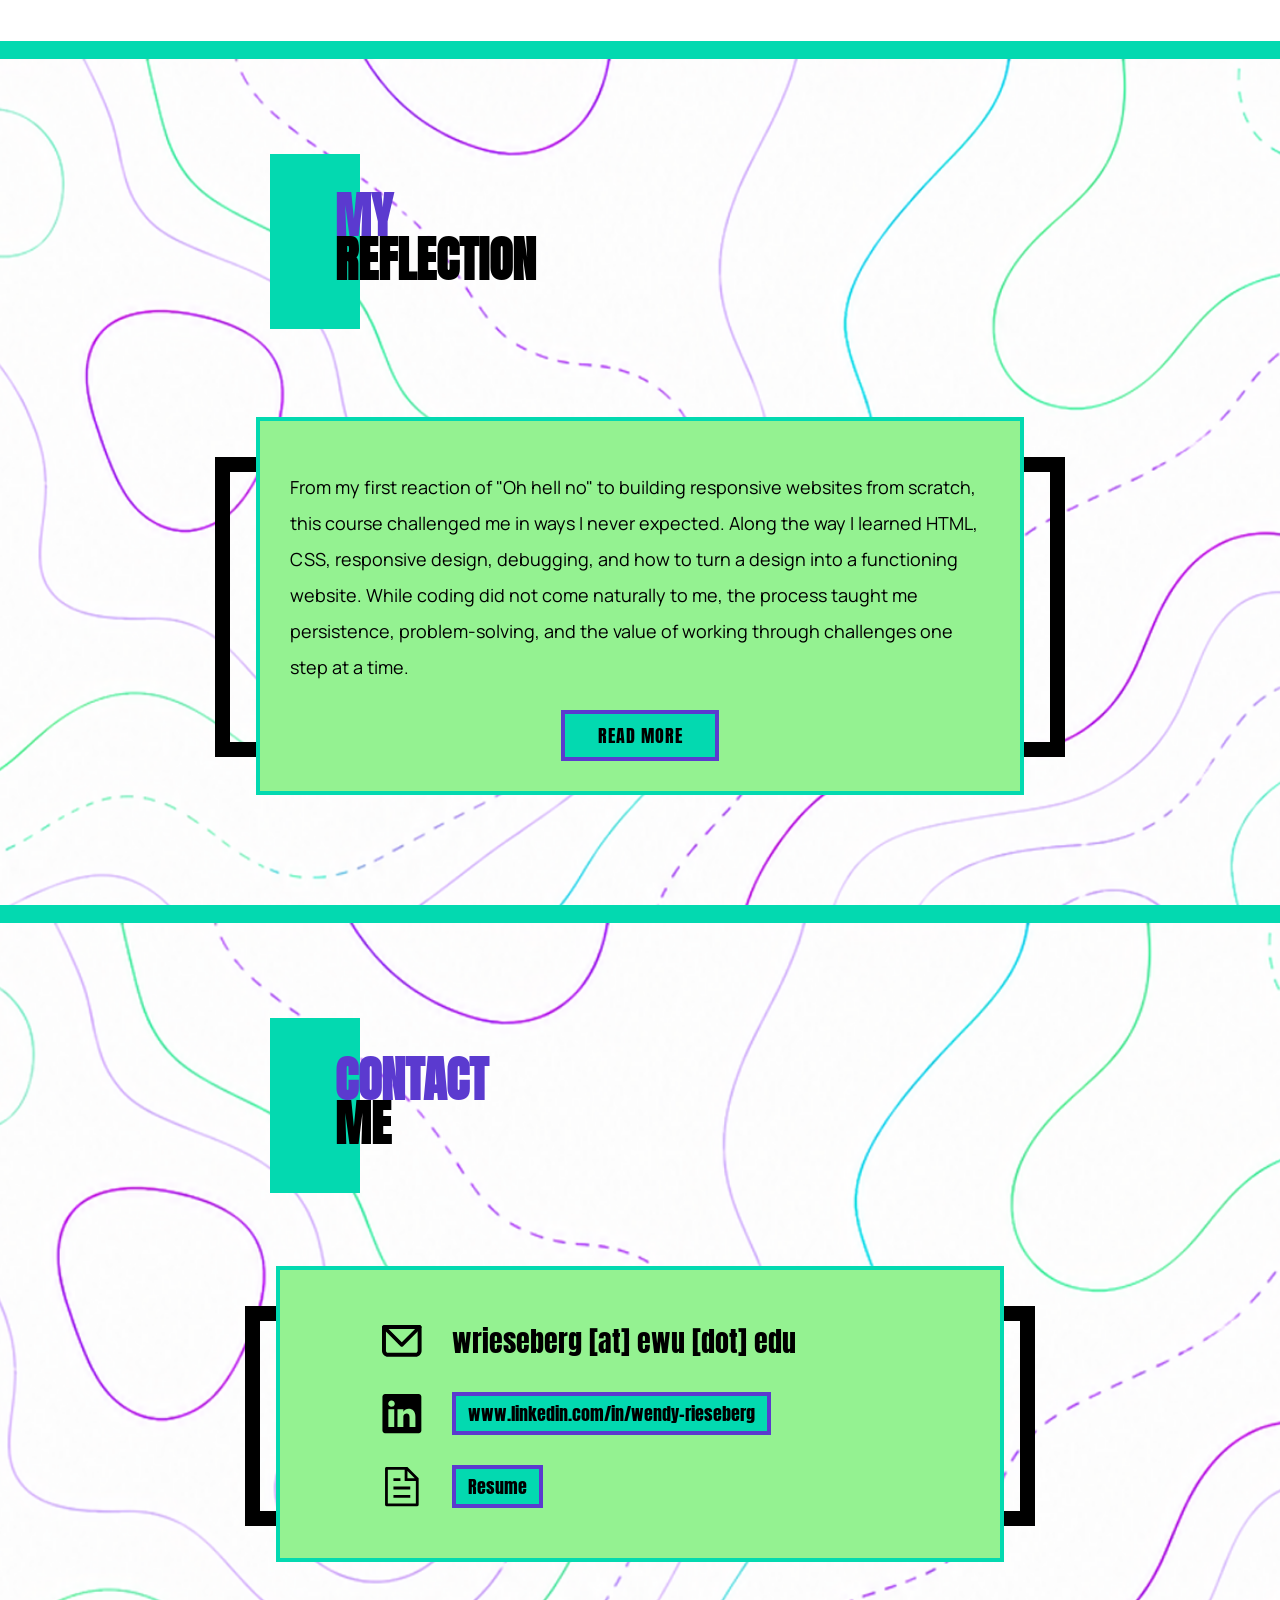
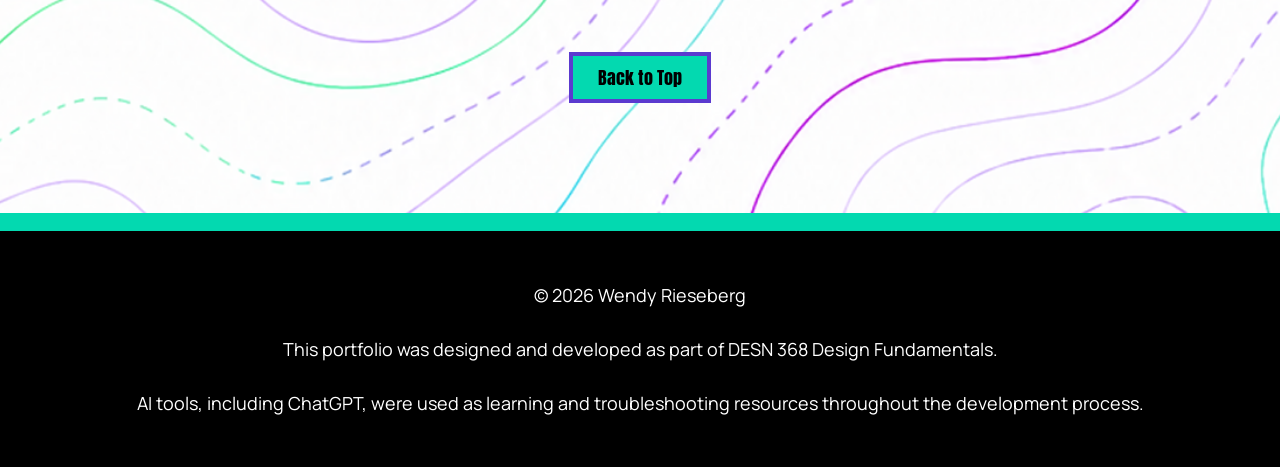
==== commit 2c5a23c3: "Update skills and interests sections in index.html; adjust layout and styling in style.css for impro" ====
--- a/index.html
+++ b/index.html
@@ -12,7 +12,7 @@
   <link href="https://fonts.googleapis.com/css2?family=Anton&family=Manrope:wght@200..800&display=swap" rel="stylesheet">
 </head>
 
-<body>
+<body id="top">
 
 <!-- Header -->
 <!-- Header -->
@@ -130,6 +130,22 @@
 
       <h3>SKILLS</h3>
       <ul>
+        <li>Adobe Creative Suite</li>
+        <li>Figma</li>
+        <li>Problem Solving</li>
+        <li>Web Design</li>
+        <li>Branding</li>
+      </ul>
+    </article>
+
+    <article class="info-card interests-card">
+
+      <img src="assets/icons/interests-icon.svg"
+     alt="Interests icon"
+     class="card-icon">
+
+      <h3>INTERESTS</h3>
+      <ul>
         <li>Visual Storytelling</li>
         <li>User Experience</li>
         <li>Typography</li>
@@ -137,22 +153,6 @@
         <li>Photography</li>
       </ul>
     </article>
-
-    <article class="info-card interests-card">
-
-      <img src="assets/icons/interests-icon.svg"
-     alt="Interests icon"
-     class="card-icon">
-
-      <h3>INTERESTS</h3>
-      <ul>
-        <li>Adobe Creative Suite</li>
-        <li>Figma</li>
-        <li>Problem Solving</li>
-        <li>Web Design</li>
-        <li>Branding</li>
-      </ul>
-    </article>
   </div>
  </div>
   </section>
@@ -340,8 +340,6 @@
       </div>
     </div>
   </div>
-</section>
-
 
   </section>
 
@@ -408,7 +406,7 @@
 
       <div class="contact-item">
         <img src="assets/images/email-icon.svg" alt="Email icon">
-        <p>wrieseberg@ ewu. edu</p>
+        <p>wrieseberg [at] ewu [dot] edu</p>
       </div>
 
       <div class="contact-item">
@@ -437,11 +435,8 @@
 
   </main>
 
-  <footer>
-
 
 <footer>
-
   <p>&copy; 2026 Wendy Rieseberg</p>
 
   <p>
@@ -453,11 +448,9 @@
     AI tools, including ChatGPT, were used as learning and
     troubleshooting resources throughout the development process.
   </p>
-
 </footer>
 
 
-  </footer>
 </body>
 
 </html>
--- a/styles/style.css
+++ b/styles/style.css
@@ -734,7 +734,6 @@
     position: sticky;
     top: 0;
     z-index: 1000;
-  
     padding: 20px;
     flex-direction: column;
     gap: 15px;
@@ -752,7 +751,7 @@
 
   #hero {
     min-height: auto;
-    padding: 120px 0 180px;
+    padding: 120px 0 160px;
   }
 
   .hero-green-bar {
@@ -790,51 +789,58 @@
     display: none;
   }
 
-  .info-card-row {
-    flex-direction: column;
-    align-items: center;
-  }
-
-  .info-card {
-    width: 320px;
-  }
+  #design .section-title {
+  margin-bottom: 100px;
+}
 
   .design-frame,
   .photo-frame {
     width: 90%;
-  }
-
-  .design-grid,
+    margin: 0 auto;
+  }
+
+  .design-grid {
+    grid-template-columns: repeat(2, 1fr);
+  }
+
   .photo-grid {
-    grid-template-columns: repeat(2, 1fr);
-  }
-
-  .contact-card,
-  .reflection-card {
+    grid-template-columns: 1fr;
+  }
+
+.photo-frame {
+  width: 90%;
+  margin: 100px auto 0;
+}
+
+  .photo-grid .project-card {
+    width: 100%;
+    max-width: 360px;
+    margin: 0 auto;
+  }
+
+  .reflection-card,
+  .contact-card {
     width: 80%;
-  }
+    margin: 0 auto;
+  }
+
+  #reflection .section-title {
+  margin-bottom: 100px;
+}
 
   .contact-item {
     width: 100%;
   }
 
+
+#contact .section-title {
+  margin-bottom: 100px;
+}
+
   #photography {
-  padding-bottom: 140px;
-}
-
-.photo-frame {
-  width: 420px;
-}
-
-.photo-grid {
-  grid-template-columns: 1fr;
-}
-
-.photo-grid .project-card {
-  width: auto;
-}
-}
-
+    padding-bottom: 140px;
+  }
+}
 
 /* ==================== */
 /* MOBILE */
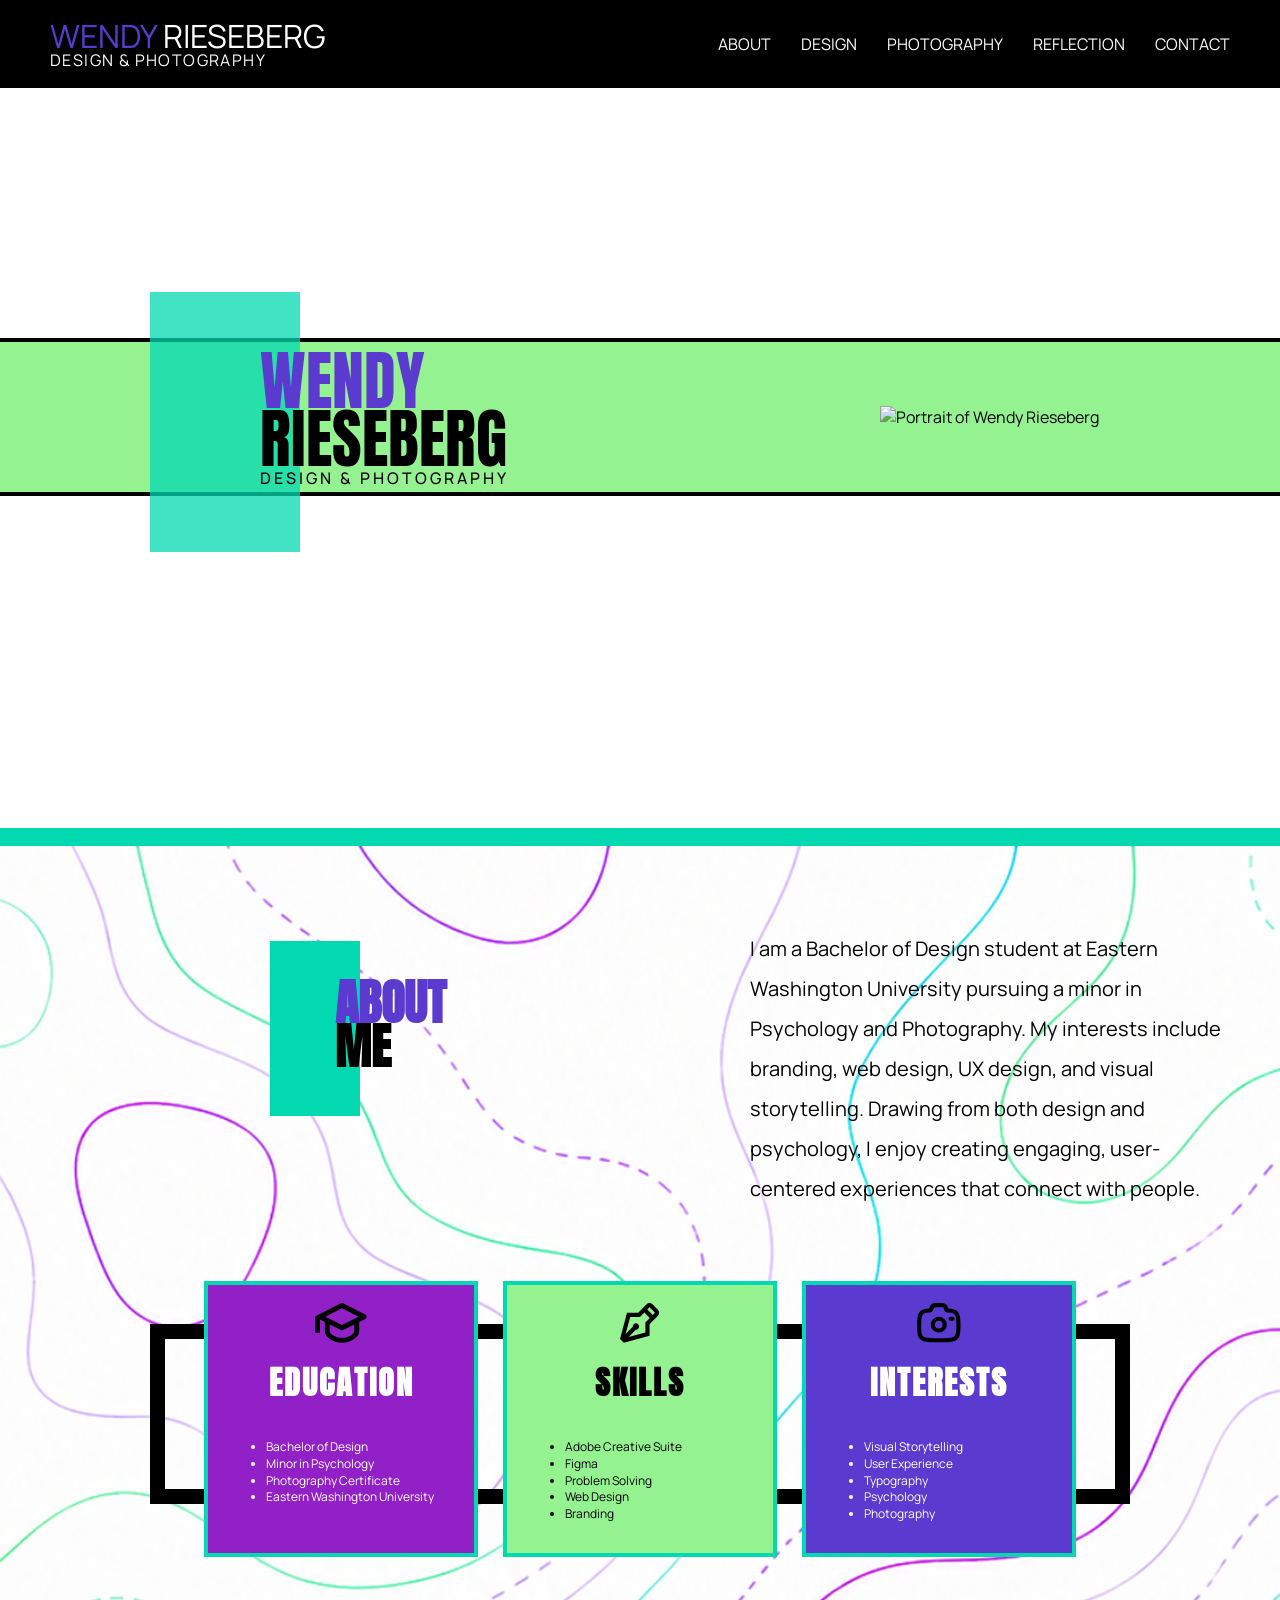
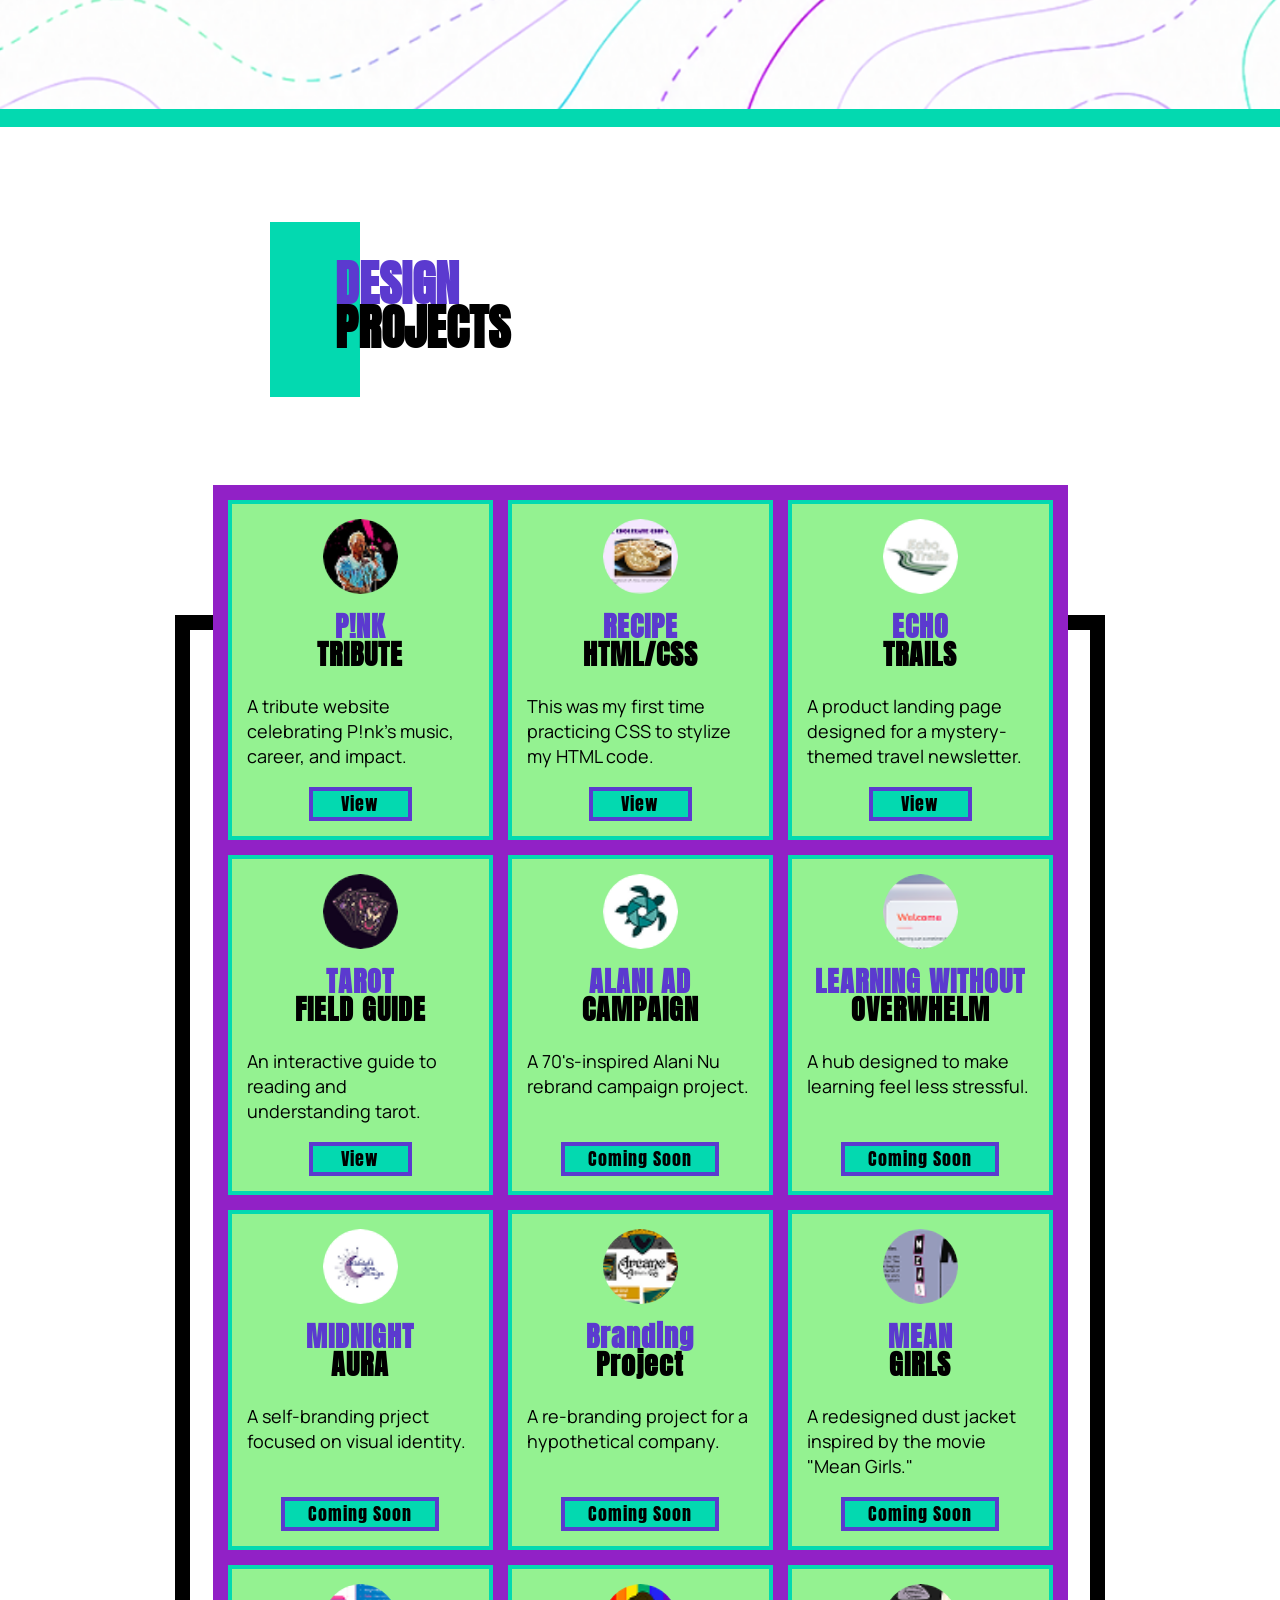
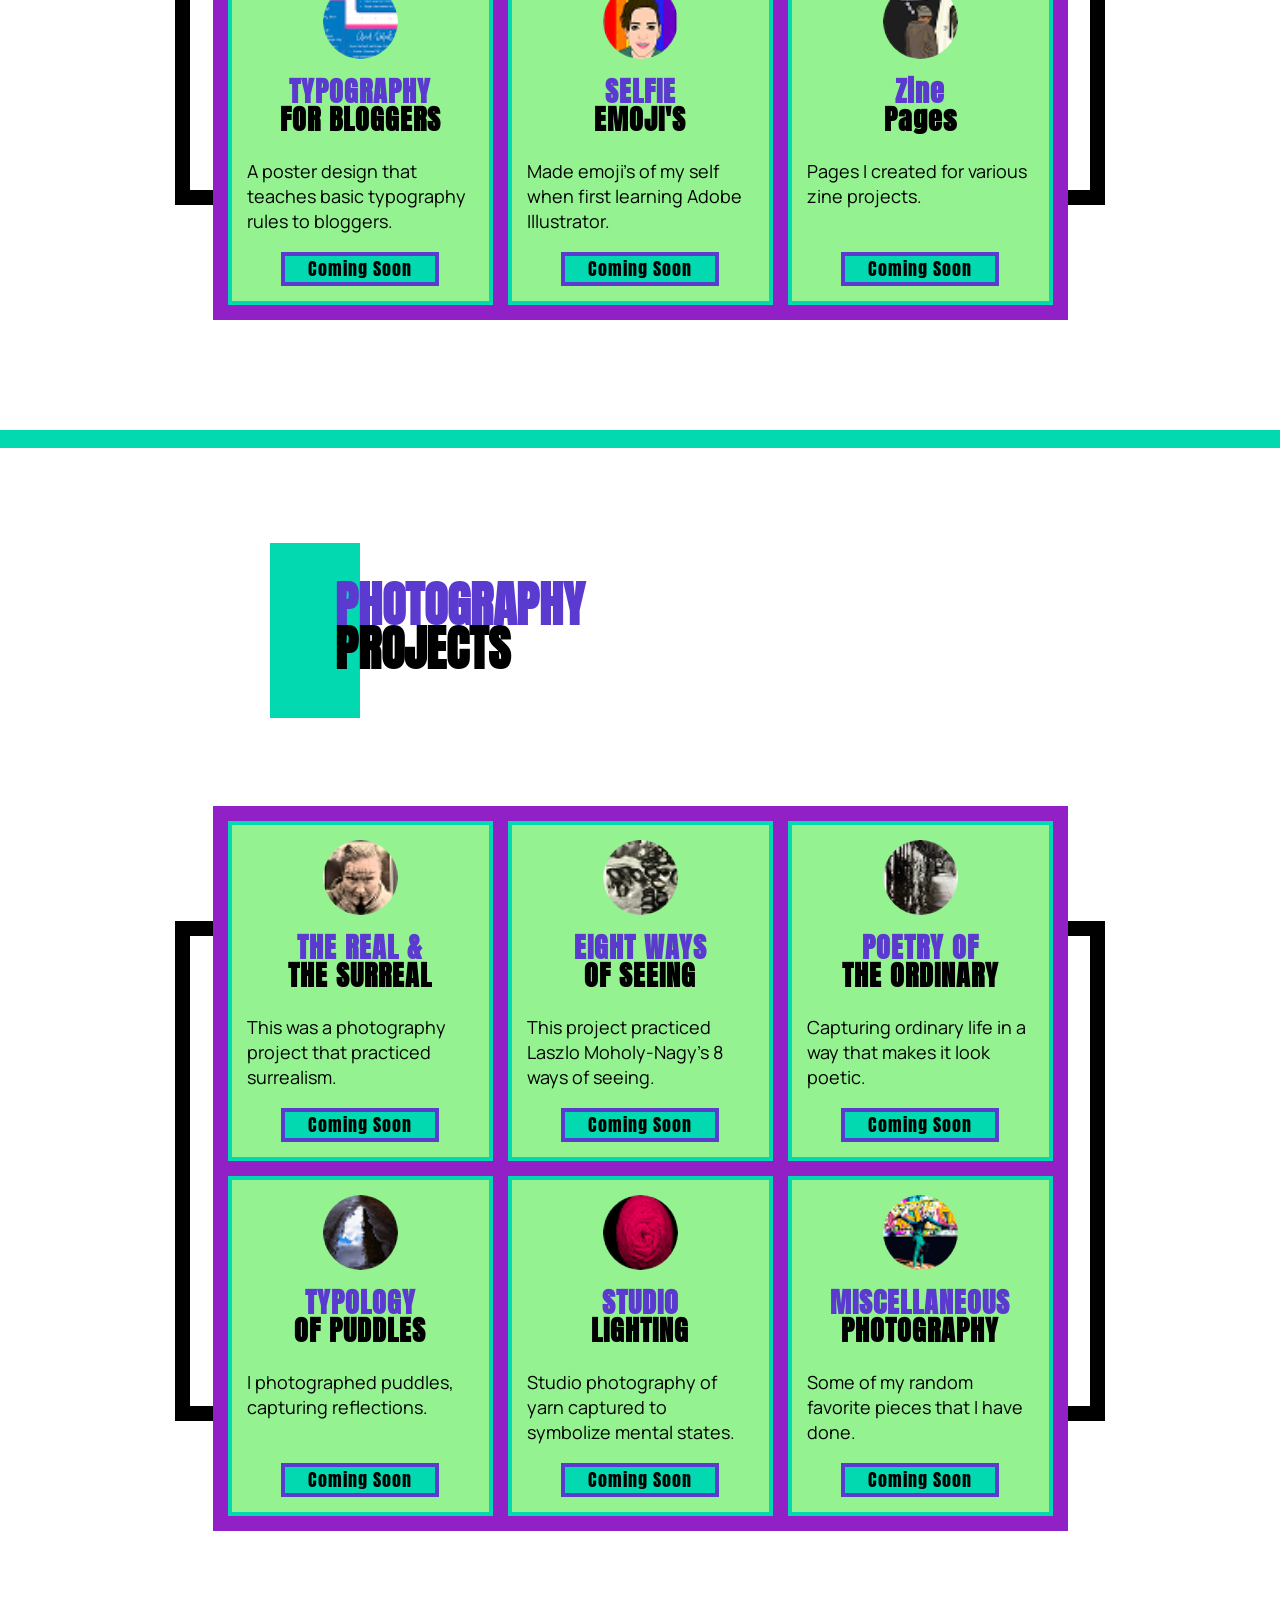
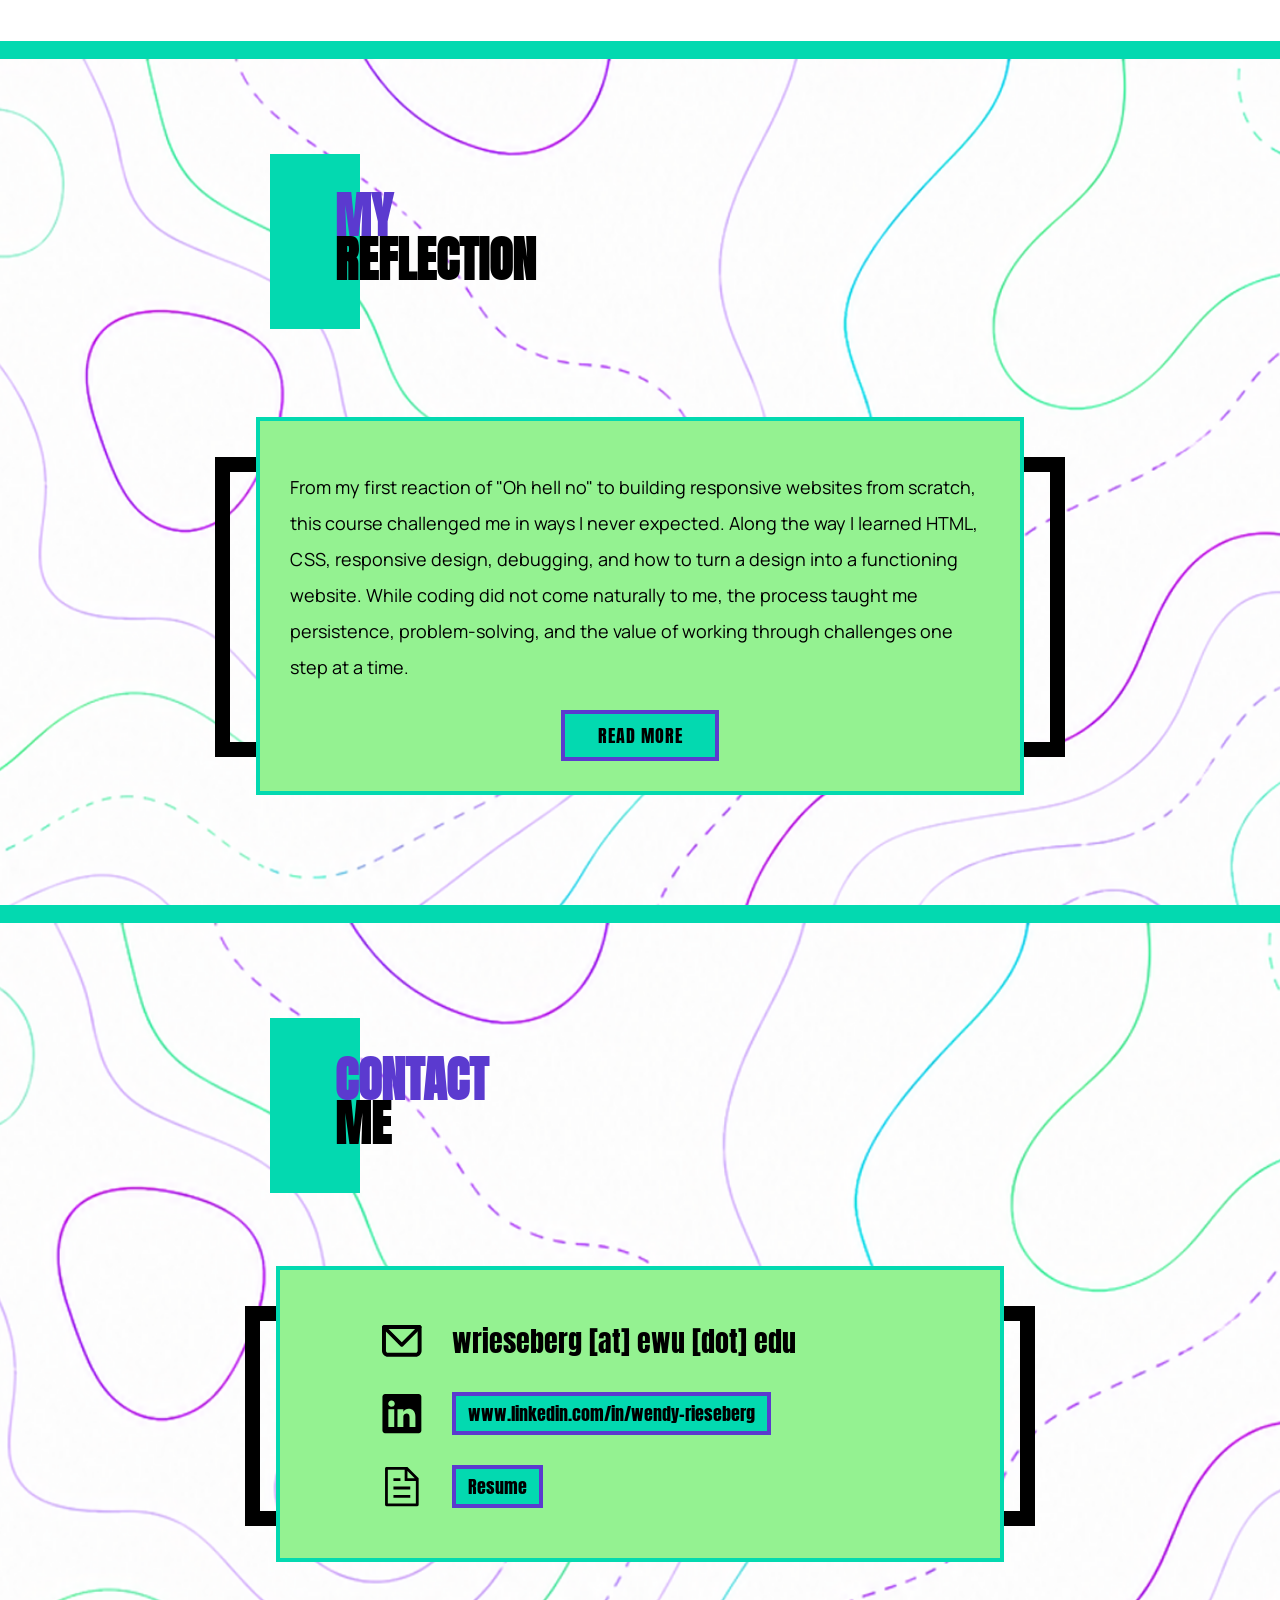
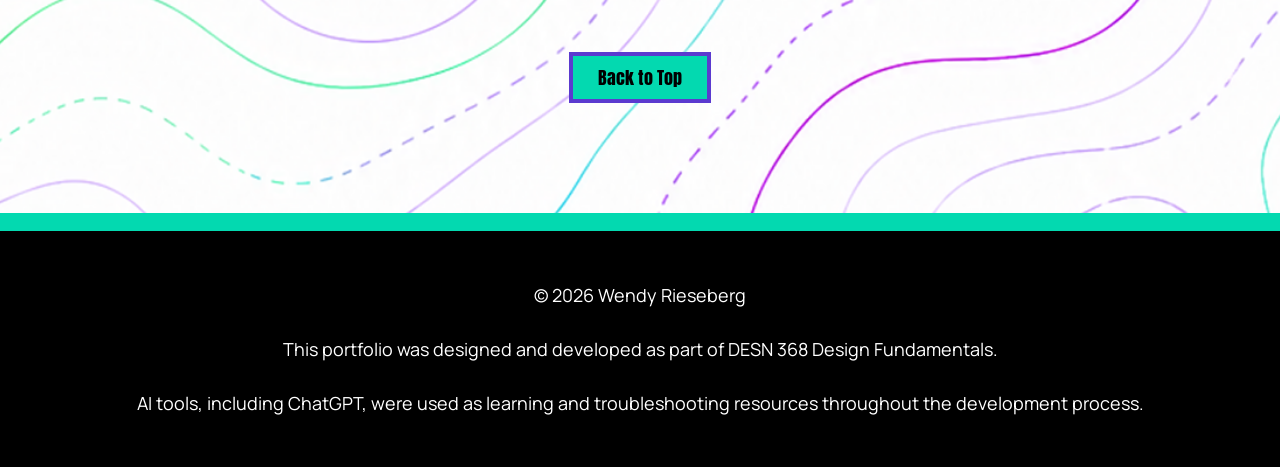
==== commit 6556ac48: "Refactor code structure for improved readability and maintainability" ====
--- a/index.html
+++ b/index.html
@@ -10,6 +10,12 @@
   <link rel="preconnect" href="https://fonts.googleapis.com">
   <link rel="preconnect" href="https://fonts.gstatic.com" crossorigin>
   <link href="https://fonts.googleapis.com/css2?family=Anton&family=Manrope:wght@200..800&display=swap" rel="stylesheet">
+
+<link rel="icon" type="image/png" href="assets/portfolio-favicon/favicon-96x96.png" sizes="96x96">
+<link rel="icon" type="image/svg+xml" href="assets/portfolio-favicon/favicon.svg">
+<link rel="shortcut icon" href="assets/portfolio-favicon/favicon.ico">
+<link rel="apple-touch-icon" sizes="180x180" href="assets/portfolio-favicon/apple-touch-icon.png">
+<link rel="manifest" href="assets/portfolio-favicon/site.webmanifest">
 </head>
 
 <body id="top">
--- a/styles/style.css
+++ b/styles/style.css
@@ -1,14 +1,26 @@
+
+:root {
+  --purple: #5b3acf;
+  --teal: #03d9b0;
+  --mint: #94f291;
+  --lavender: #9121c6;
+  --dark: #000000;
+  --light: #ffffff;
+
+  --heading-font: "Anton", sans-serif;
+  --body-font: "Manrope", sans-serif;
+}
 
 body {
   margin: 0;
-  background: #ffffff;
-  font-family: "Manrope", sans-serif;
+  background: var(--light);
+  font-family: var(--body-font);
 }
 
 
 header {
-  background: #000000;
-  color: #ffffff;
+  background: var(--dark);
+  color: var(--light);
 
   padding: 20px 50px;
 
@@ -24,7 +36,7 @@
 
 .logo h2 {
   margin: 0;
-  font-family: "Anton", sans-serif;
+  font-family: var(--body-font);
   font-size: 32px;
   font-weight: 400;
   line-height: 32px;
@@ -33,14 +45,14 @@
 
 .logo p {
   margin: 0;
-  font-family: "Manrope", sans-serif;
+  font-family: var(--body-font);
   font-size: 16px;
   line-height: 16px;
   LETTER-SPACING: 1.4PX;
 }
 
 .purple-text {
-  color: #5B3ACF;
+  color: var(--purple);
 }
 
 
@@ -51,9 +63,9 @@
 
 
 nav a {
-  color: #ffffff;
+  color: var(--light);
   text-decoration: none;
-  font-family: "Manrope", sans-serif;
+  font-family: var(--body-font);
   font-size: 16px;
 
   transition: 0.3s;
@@ -61,25 +73,25 @@
 
 
 nav a:hover {
-  color: #9121C6;
+  color: var(--lavender);
 }
 
 
 #hero {
   min-height: 600px;
-  background: #ffffff;
+  background: var(--light);
   padding-top: 150px;
 }
 
 
 .hero-green-bar {
-  background: #94F291;
+  background: var(--mint);
 
   height: 150px;
   margin-top: 100px;
 
-  border-top: 4px solid #000000;
-  border-bottom: 4px solid #000000;
+  border-top: 4px solid var(--dark);
+  border-bottom: 4px solid var(--dark);
 
   position: relative;
   display: flex;
@@ -102,7 +114,7 @@
 .hero-accent-box {
   width: 150px;
   height: 260px;
-  background: #03D9B0;
+  background: var(--teal);
   opacity: 0.75;
 
   position: absolute;
@@ -120,25 +132,25 @@
 .hero-text h1 {
   margin: 0;
 
-  font-family: "Anton", sans-serif;
+  font-family: var(--heading-font);
   font-size: 64px;
   font-weight: 400;
   line-height: 58px;
 
-  color: #000000;
+  color: var(--dark);
 }
 
 
 .hero-text p {
   margin: 0;
 
-  font-family: "Manrope", sans-serif;
+  font-family: var(--body-font);
   font-size: 16px;
   font-weight:500;
   line-height: 20px;
   letter-spacing: 3px;
 
-  color: #000000;
+  color: var(--dark);
 }
 
 
@@ -152,7 +164,7 @@
 
 .section-divider {
   height: 18px;
-  background: #03D9B0;
+  background: var(--teal);
   margin-top: -10px;
 }
 
@@ -179,7 +191,7 @@
   width: 90px;
   height: 175px;
 
-  background: #03D9B0;
+  background: var(--teal);
 
   position: absolute;
   left: 0;
@@ -195,7 +207,7 @@
   padding-left: 65px;
   padding-top: 35px;
 
-  font-family: "Anton", sans-serif;
+  font-family: var(--heading-font);
   font-size: 48px;
   line-height: 44px;
 }
@@ -208,7 +220,7 @@
 }
 
 .about-content p {
-  font-family: "Manrope", sans-serif;
+  font-family: var(--body-font);
   font-size: 20px;
   line-height: 2;
 
@@ -221,7 +233,7 @@
 
   margin: 80px auto 0;
 
-  border: 15px solid #000000;
+  border: 15px solid var(--dark);
 
   display: flex;
   justify-content: center;
@@ -245,25 +257,25 @@
 
   padding: 18px;
 
-  border: 4px solid #03D9B0;
+  border: 4px solid var(--teal);
 
   position: relative;
   top: 5px;
 }
 
 .education-card {
-  background: #9121C6;
-  color: #ffffff;
+  background: var(--lavender);
+  color: var(--light);
 }
 
 .skills-card {
-  background: #94F291;
-  color: #000000;
+  background: var(--mint);
+  color: var(--dark);
 }
 
 .interests-card {
-  background: #5B3ACF;
-  color: #ffffff;
+  background: var(--purple);
+  color: var(--light);
 }
 
 .card-icon {
@@ -288,13 +300,13 @@
 
 
 .info-card ul {
-  font-family: "Manrope", sans-serif;
+  font-family: var(--body-font);
   font-size: 12px;
   line-height: 1.4;
 }
 
 .info-card h3 {
-  font-family: "Anton", sans-serif;
+  font-family: var(--heading-font);
   font-size: 32px;
   text-align: center;
   letter-spacing: 2px;
@@ -305,7 +317,7 @@
 
 #design {
   padding: 100px 50px 120px;
-  background: #ffffff;
+  background: var(--light);
 }
 
 .design-frame {
@@ -315,7 +327,7 @@
 
   padding: 15px;
 
-  background: #9121c6;
+  background: var(--lavender);
 }
 
 .design-grid {
@@ -326,9 +338,9 @@
 
 .project-card {
   min-height: 280px;
-  background: #94F291;
-
-  border: 4px solid #03D9B0;
+  background: var(--mint);
+
+  border: 4px solid var(--teal);
 
   padding: 15px;
 
@@ -349,7 +361,7 @@
 }
 
 .project-card h3 {
-  font-family: "Anton", sans-serif;
+  font-family: var(--heading-font);
   font-size: 28px;
   line-height: 28px;
   letter-spacing: 1px;
@@ -358,11 +370,11 @@
 }
 
 .project-card h3 span {
-  color: #5B3ACF;
+  color: var(--purple);
 }
 
 .project-card p {
-  font-family: "Manrope", sans-serif;
+  font-family: var(--body-font);
   font-size: 18px;
   line-height: 25px;
   text-align: left;
@@ -370,7 +382,7 @@
 
 
 .project-card .soon-text {
-  font-family: "Anton", sans-serif;
+  font-family: var(--heading-font);
   font-size: 18px;
   letter-spacing: 1px;
   line-height: 1;
@@ -383,17 +395,17 @@
 .project-card .soon-text {
   display: inline-block;
 
-  font-family: "Anton", sans-serif;
+  font-family: var(--heading-font);
   font-size: 18px;
   letter-spacing: 1px;
   line-height: 1;
   text-align: center;
 
-  color: #000000;
+  color: var(--dark);
   text-decoration: none;
 
-  border: 4px solid #5B3ACF;
-  background: #03D9B0;
+  border: 4px solid var(--purple);
+  background: var(--teal);
 
   padding: 4px 0;
   margin: auto auto 0;
@@ -419,7 +431,7 @@
   width: 900px;
   height: 1160px;
 
-  border: 15px solid #000000;
+  border: 15px solid var(--dark);
 
   left: 50%;
   transform: translateX(-50%);
@@ -437,7 +449,7 @@
 
 #photography {
   padding: 100px 50px 120px;
-  background: #ffffff;
+  background: var(--light);
 }
 
 .photo-wrapper {
@@ -451,7 +463,7 @@
 
   padding: 15px;
 
-  background: #9121C6;
+  background: var(--lavender);
 
   position: relative;
   z-index: 2;
@@ -469,7 +481,7 @@
   width: 900px;
   height: 470px;
 
-  border: 15px solid #000000;
+  border: 15px solid var(--dark);
 
   left: 50%;
   transform: translateX(-50%);
@@ -499,7 +511,7 @@
   width: 820px;
   height: 270px;
 
-  border: 15px solid #000000;
+  border: 15px solid var(--dark);
 
   left: 50%;
   transform: translateX(-50%);
@@ -516,9 +528,9 @@
 
   padding: 30px;
 
-  background: #94F291;
-
-  border: 4px solid #03D9B0;
+  background: var(--mint);
+
+  border: 4px solid var(--teal);
 
   position: relative;
   z-index: 2;
@@ -527,12 +539,12 @@
 }
 
 .reflection-card p {
-  font-family: "Manrope", sans-serif;
+  font-family: var(--body-font);
 
   font-size: 18px;
   line-height: 2;
 
-  color: #000000;
+  color: var(--dark);
 
   margin-bottom: 25px;
   text-align: left;
@@ -543,15 +555,15 @@
 
   width: 150px;
 
-  font-family: "Anton", sans-serif;
+  font-family: var(--heading-font);
   font-size: 18px;
   letter-spacing: 1px;
 
-  color: #000000;
+  color: var(--dark);
   text-decoration: none;
 
-  background: #03D9B0;
-  border: 4px solid #5B3ACF;
+  background: var(--teal);
+  border: 4px solid var(--purple);
 
   padding: 8px 0;
 }
@@ -577,7 +589,7 @@
   width: 760px;
   height: 190px;
 
-  border: 15px solid #000000;
+  border: 15px solid var(--dark);
 
   left: 50%;
   transform: translateX(-50%);
@@ -595,8 +607,8 @@
   padding: 50px;
   
 
-  background: #94F291;
-  border: 4px solid #03D9B0;
+  background: var(--mint);
+  border: 4px solid var(--teal);
 
   position: relative;
   z-index: 2;
@@ -632,10 +644,10 @@
 .contact-item a {
   margin: 0;
 
-  font-family: "Anton", sans-serif;
+  font-family: var(--heading-font);
   font-size: 28px;
 
-  color: #000000;
+  color: var(--dark);
   text-decoration: none;
 }
 
@@ -646,8 +658,8 @@
 
   padding: 4px 12px;
 
-  background: #03D9B0;
-  border: 4px solid #5B3ACF;
+  background: var(--teal);
+  border: 4px solid var(--purple);
 }
 
 .back-to-top {
@@ -659,21 +671,21 @@
 
   padding: 8px 25px;
 
-  font-family: "Anton", sans-serif;
+  font-family: var(--heading-font);
   font-size: 18px;
 
-  color: #000000;
+  color: var(--dark);
   text-decoration: none;
 
-  background: #03D9B0;
-  border: 4px solid #5B3ACF;
+  background: var(--teal);
+  border: 4px solid var(--purple);
 }
 
 
 footer {
-  background: #000000;
-
-  color: #ffffff;
+  background: var(--dark);
+
+  color: var(--light);
 
   text-align: center;
 
@@ -683,7 +695,7 @@
 footer p {
   margin: 0 0 25px;
 
-  font-family: "Manrope", sans-serif;
+  font-family: var(--body-font);
   font-size: 18px;
   line-height: 1.6;
 }
@@ -707,19 +719,19 @@
   margin: 0 auto;
   padding: 45px;
 
-  background: #94F291;
-  border: 4px solid #03D9B0;
+  background: var(--mint);
+  border: 4px solid var(--teal);
 }
 
 .reflection-full h1 {
-  font-family: "Anton", sans-serif;
+  font-family: var(--heading-font);
   font-size: 32px;
 
   margin-top: 0;
 }
 
 .reflection-full p {
-  font-family: "Manrope", sans-serif;
+  font-family: var(--body-font);
   font-size: 16px;
   line-height: 1.8;
 }
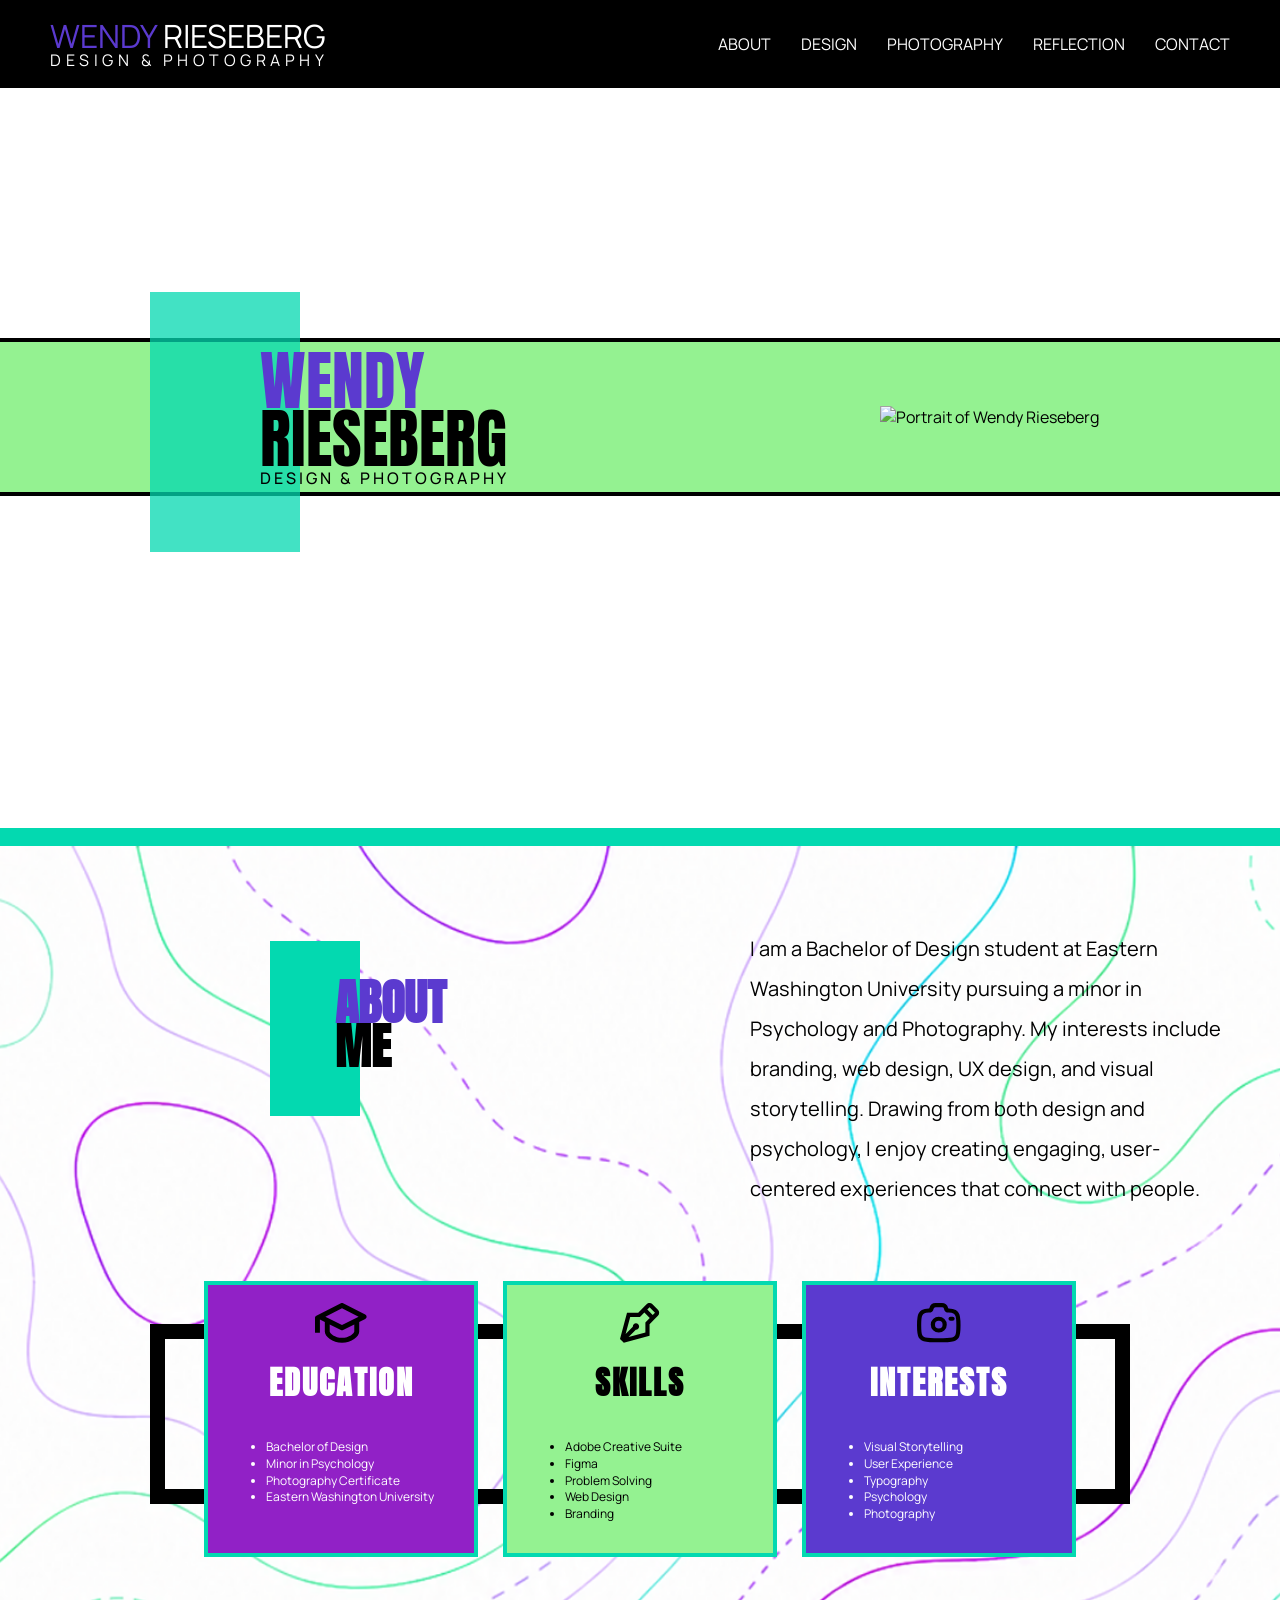
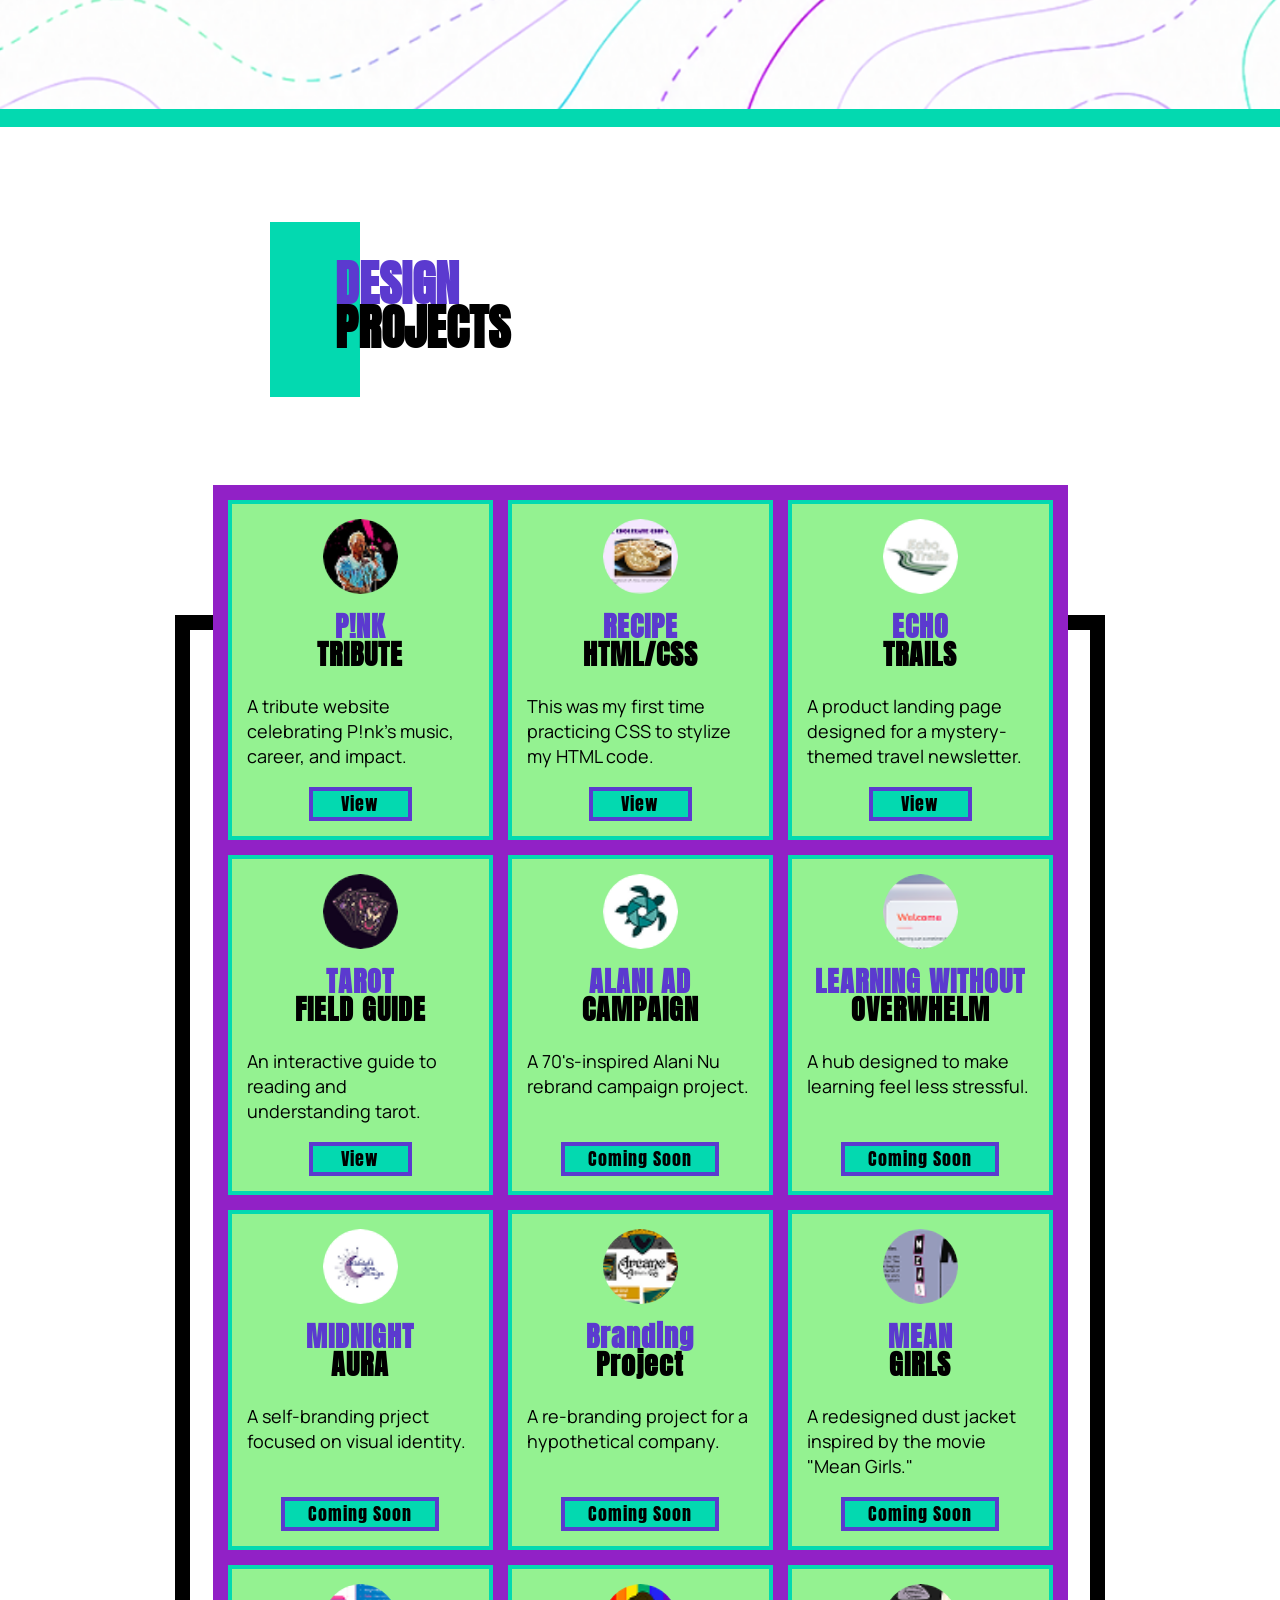
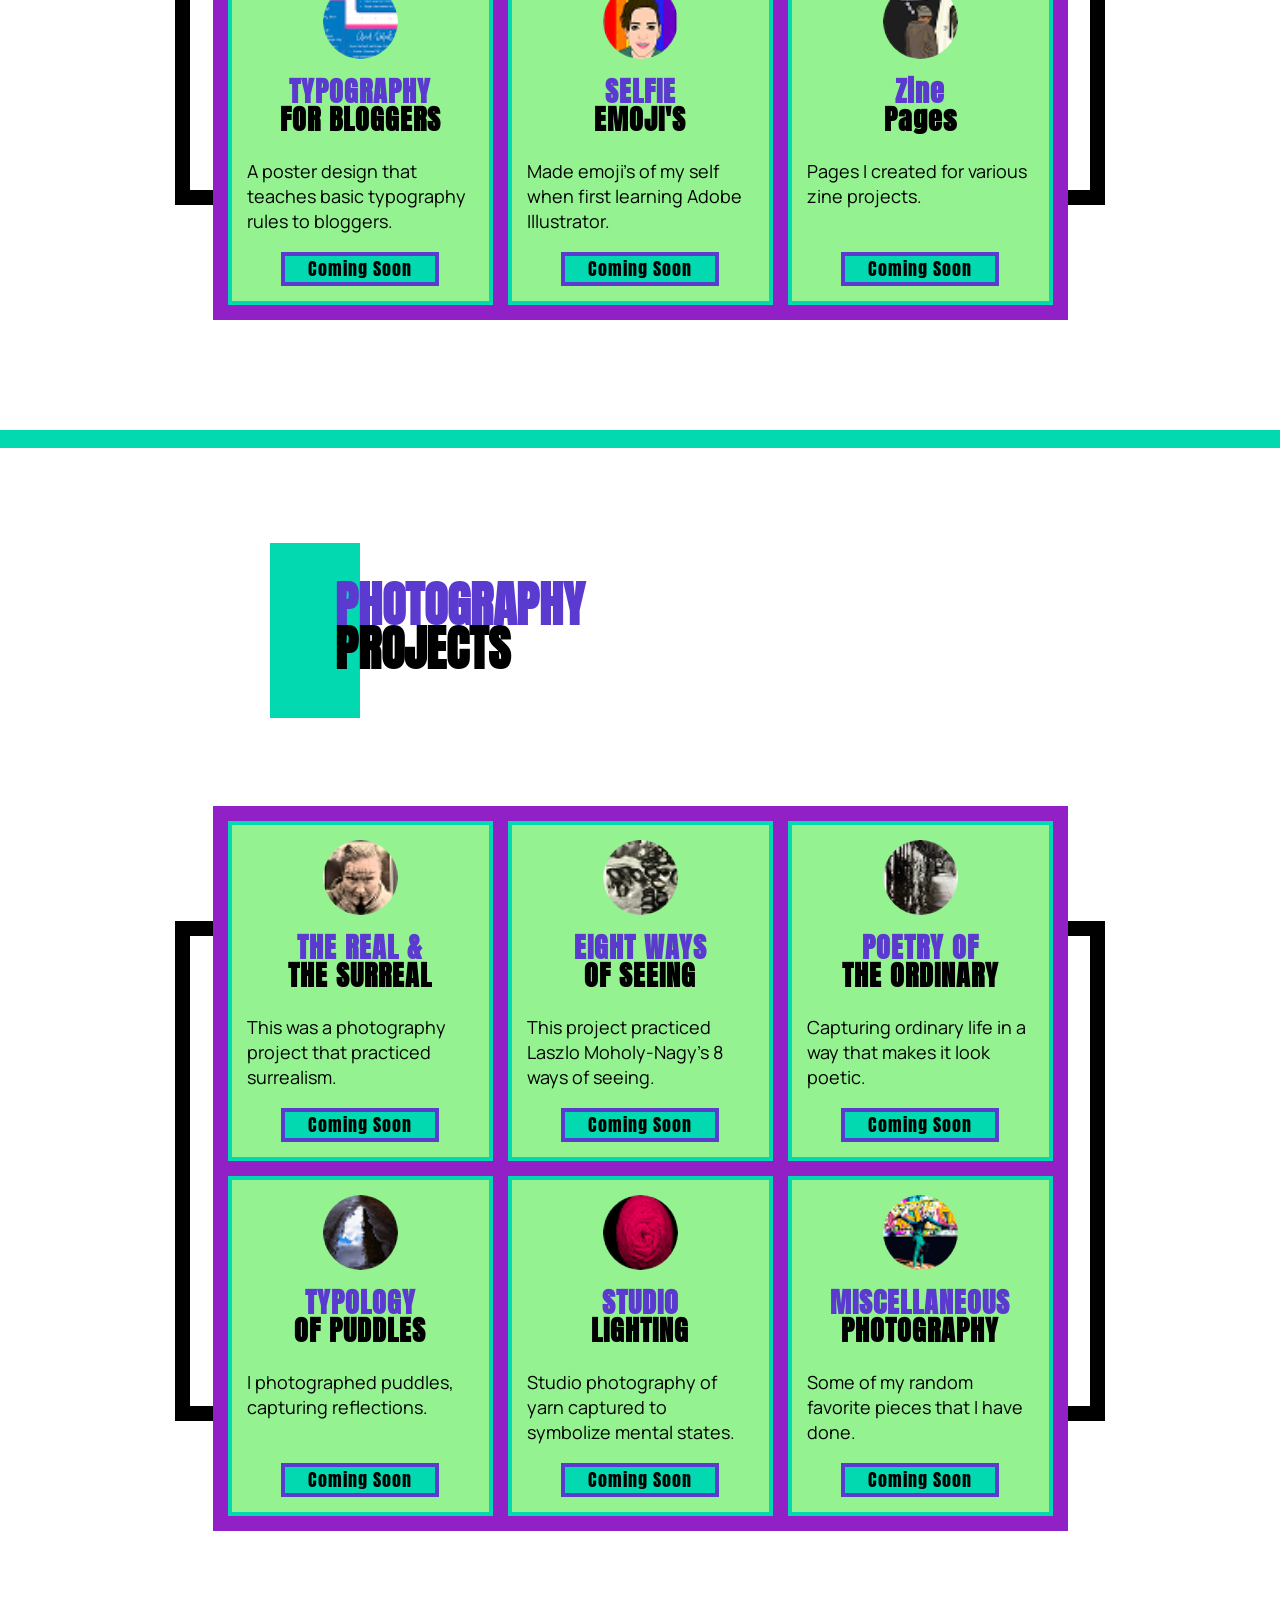
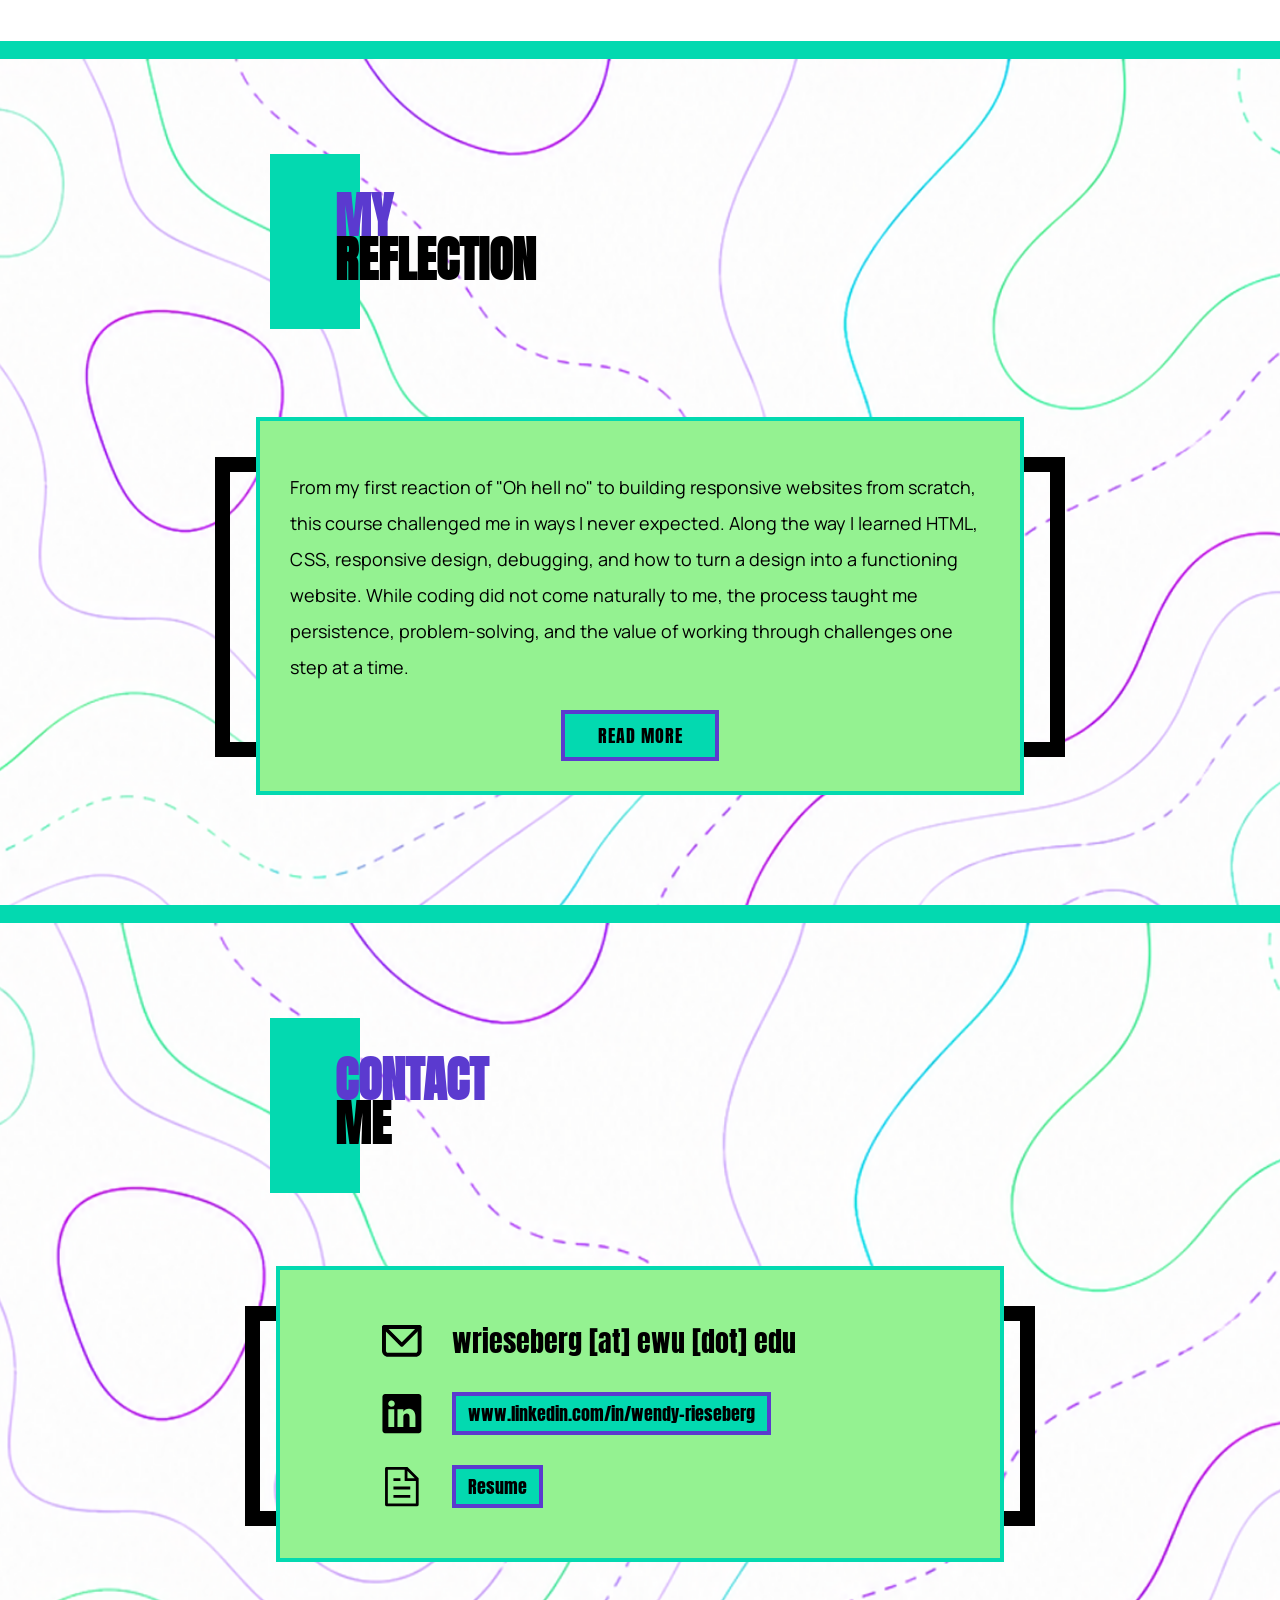
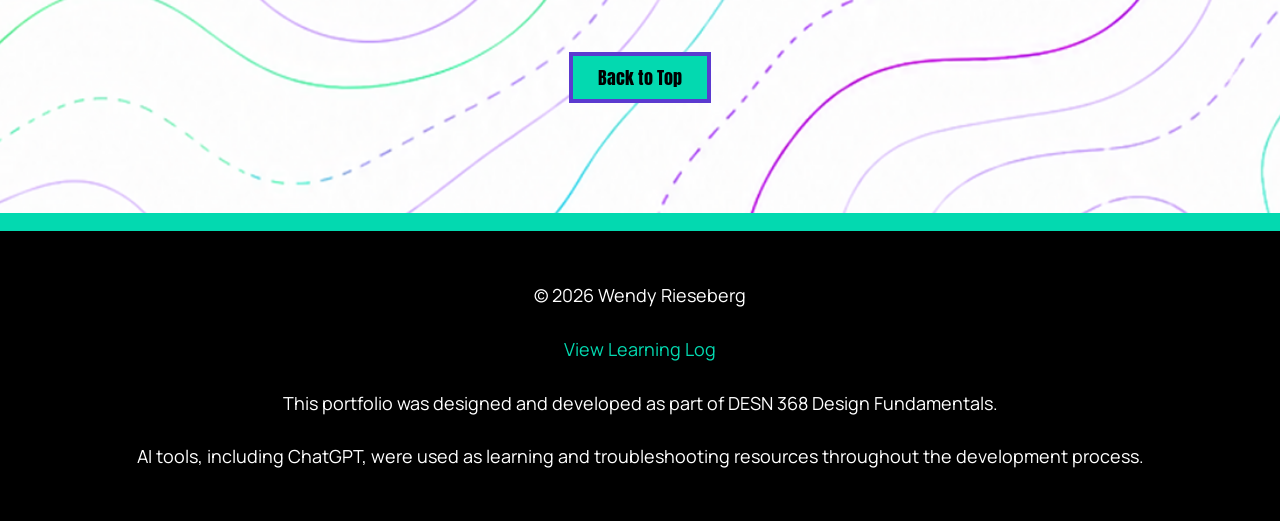
==== commit 1c056ba0: "Update CHECKLIST.md to mark justification for design pivot; enhance footer in index.html with learni" ====
--- a/index.html
+++ b/index.html
@@ -441,9 +441,16 @@
 
   </main>
 
+      <!-- Footer -->
+      <!-- Footer -->  
+
 
 <footer>
   <p>&copy; 2026 Wendy Rieseberg</p>
+
+  <p>
+    <a href="learning-log.html">View Learning Log</a>
+  </p>
 
   <p>
     This portfolio was designed and developed as part of
--- a/styles/style.css
+++ b/styles/style.css
@@ -48,7 +48,7 @@
   font-family: var(--body-font);
   font-size: 16px;
   line-height: 16px;
-  LETTER-SPACING: 1.4PX;
+  LETTER-SPACING: 4.5PX;
 }
 
 .purple-text {
@@ -702,6 +702,16 @@
 
 footer p:last-child {
   margin-bottom: 0;
+}
+
+footer a {
+  color: var(--teal);
+  text-decoration: none;
+  transition: color 0.3s ease;
+}
+
+footer a:hover {
+  color: var(--purple);
 }
 
 .reflection-page {
